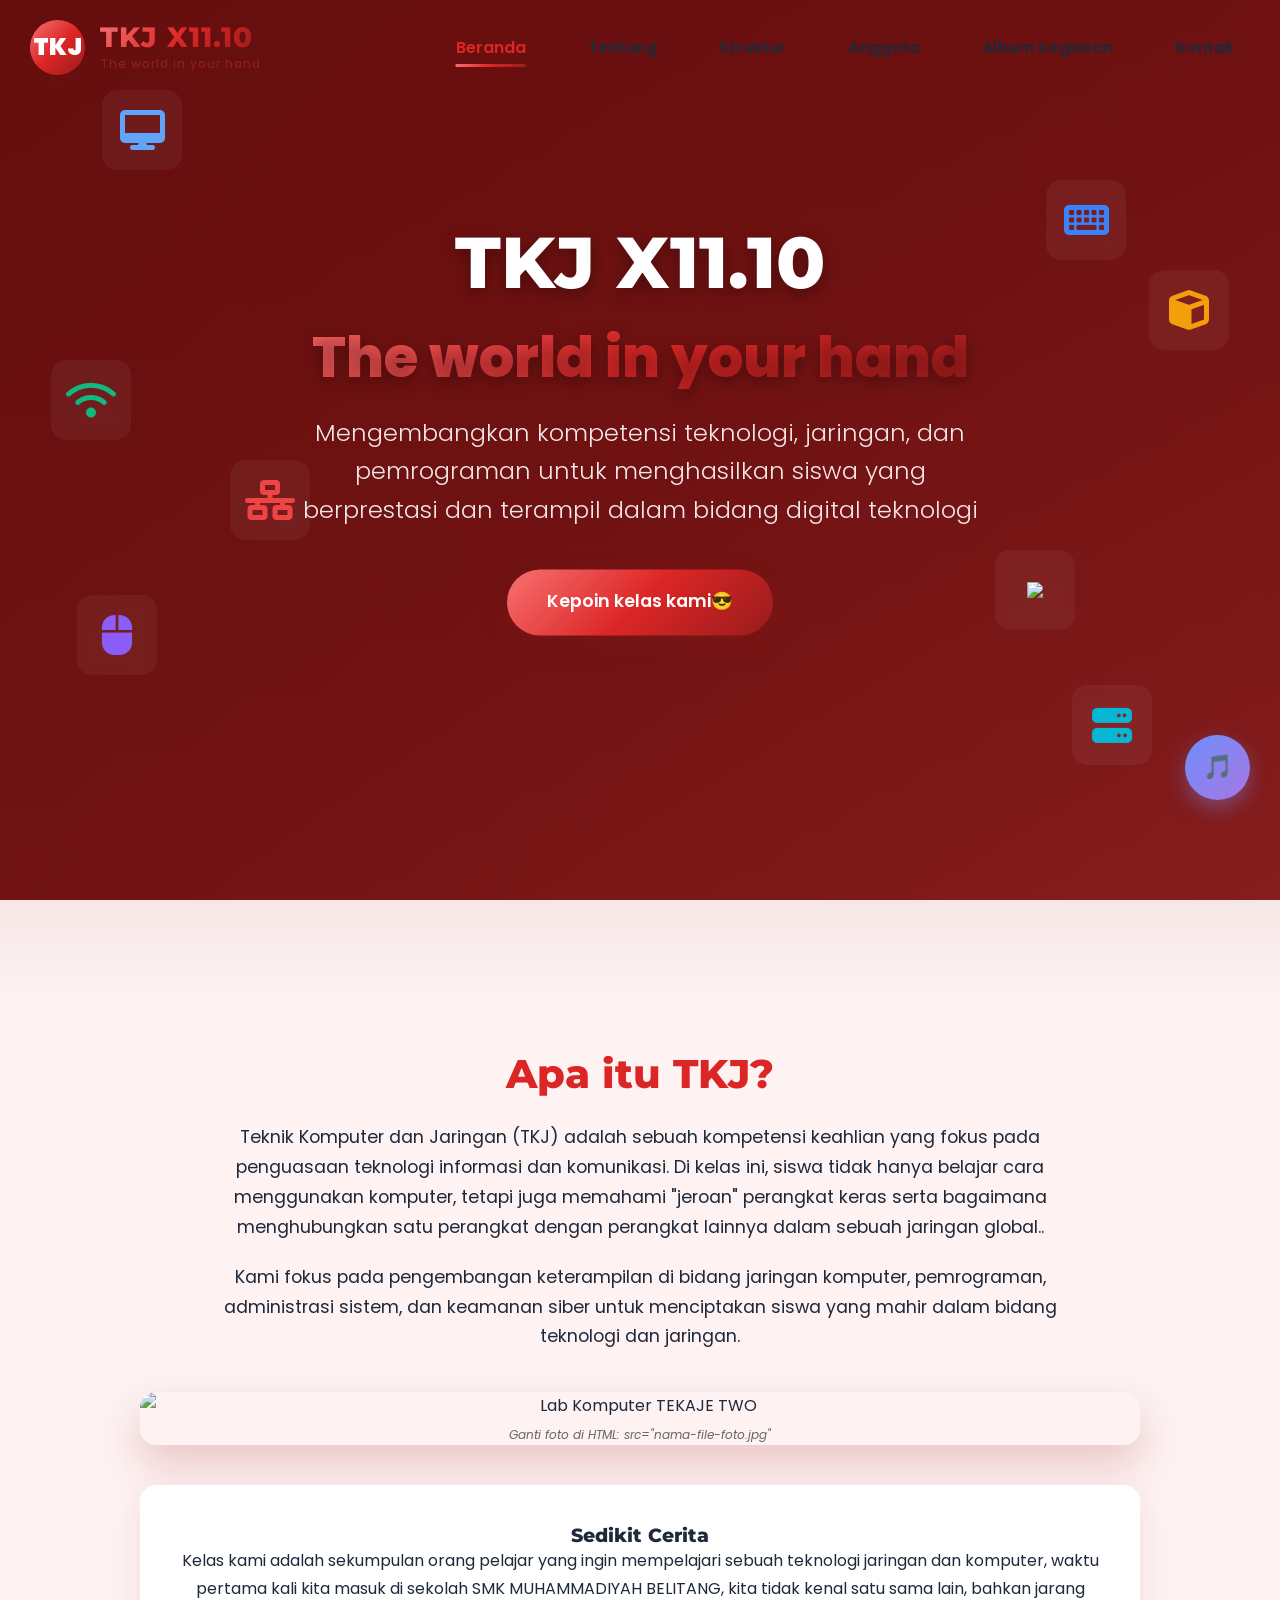
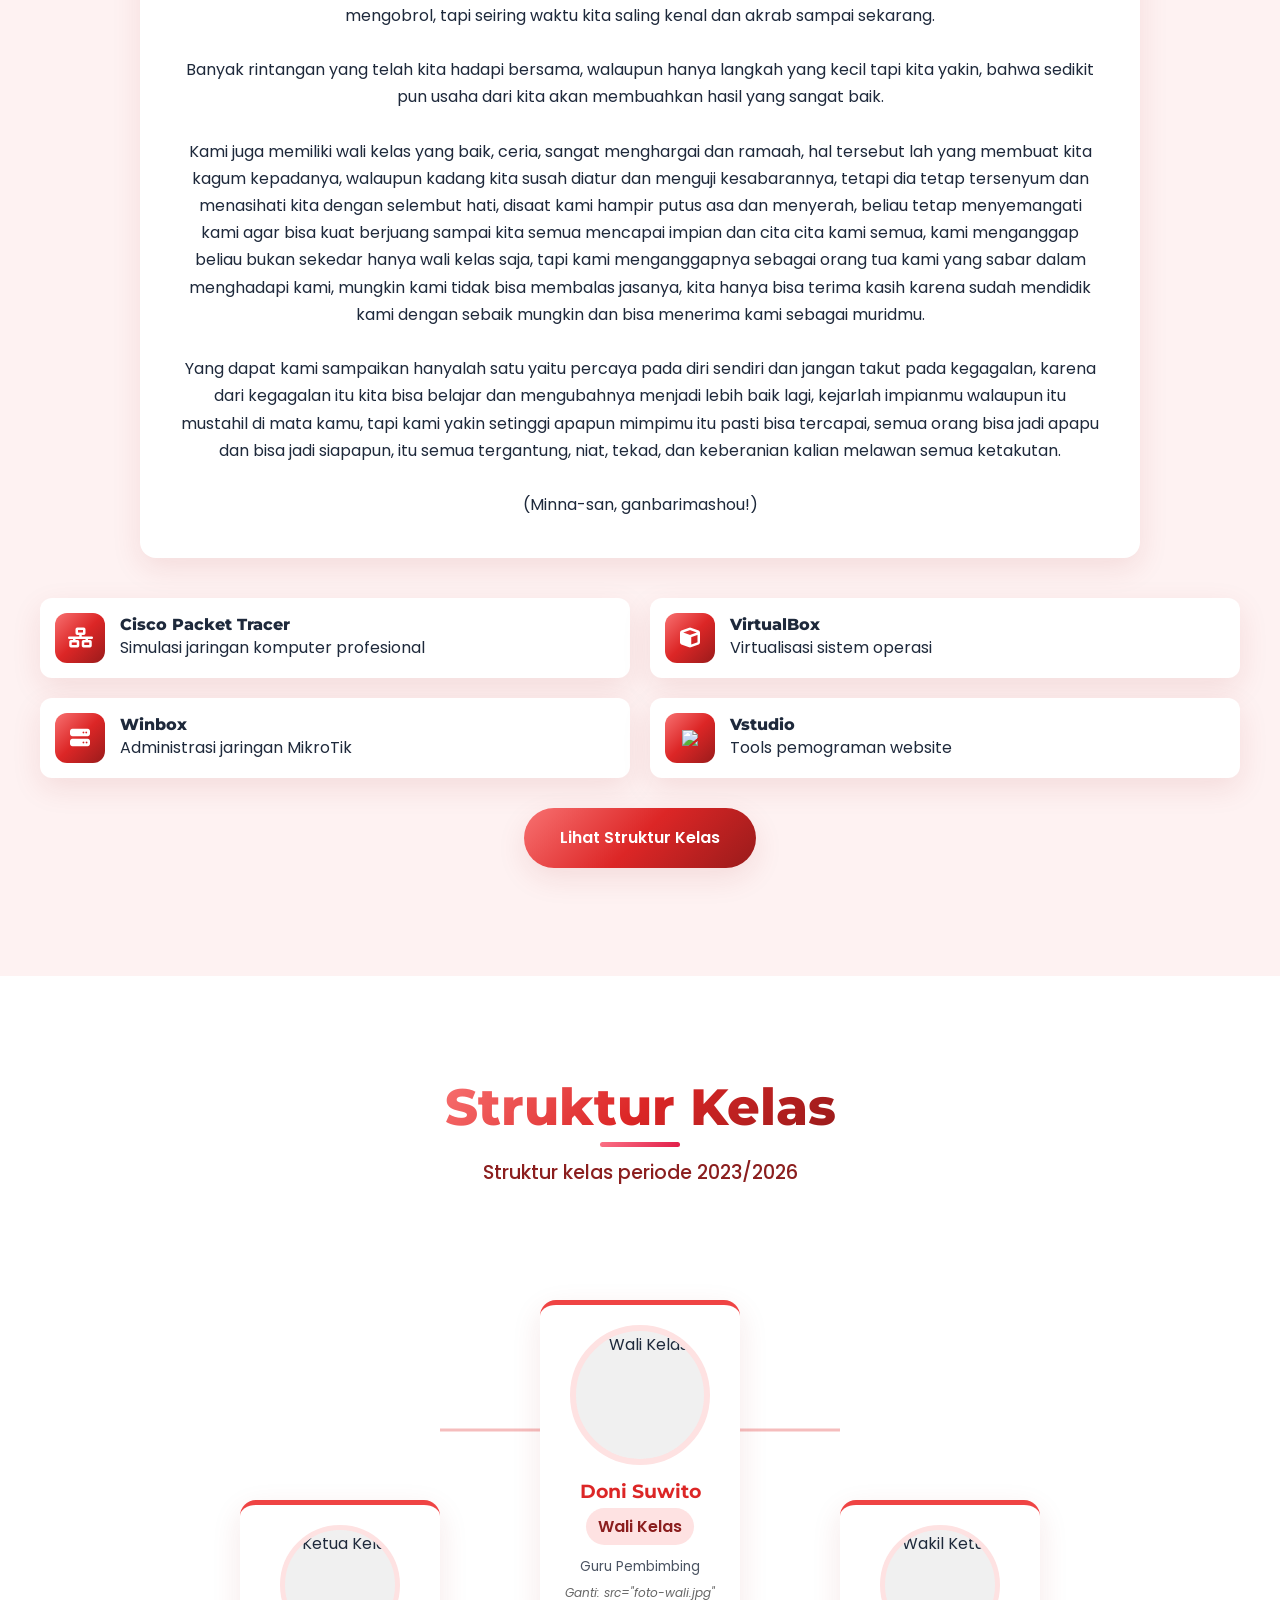
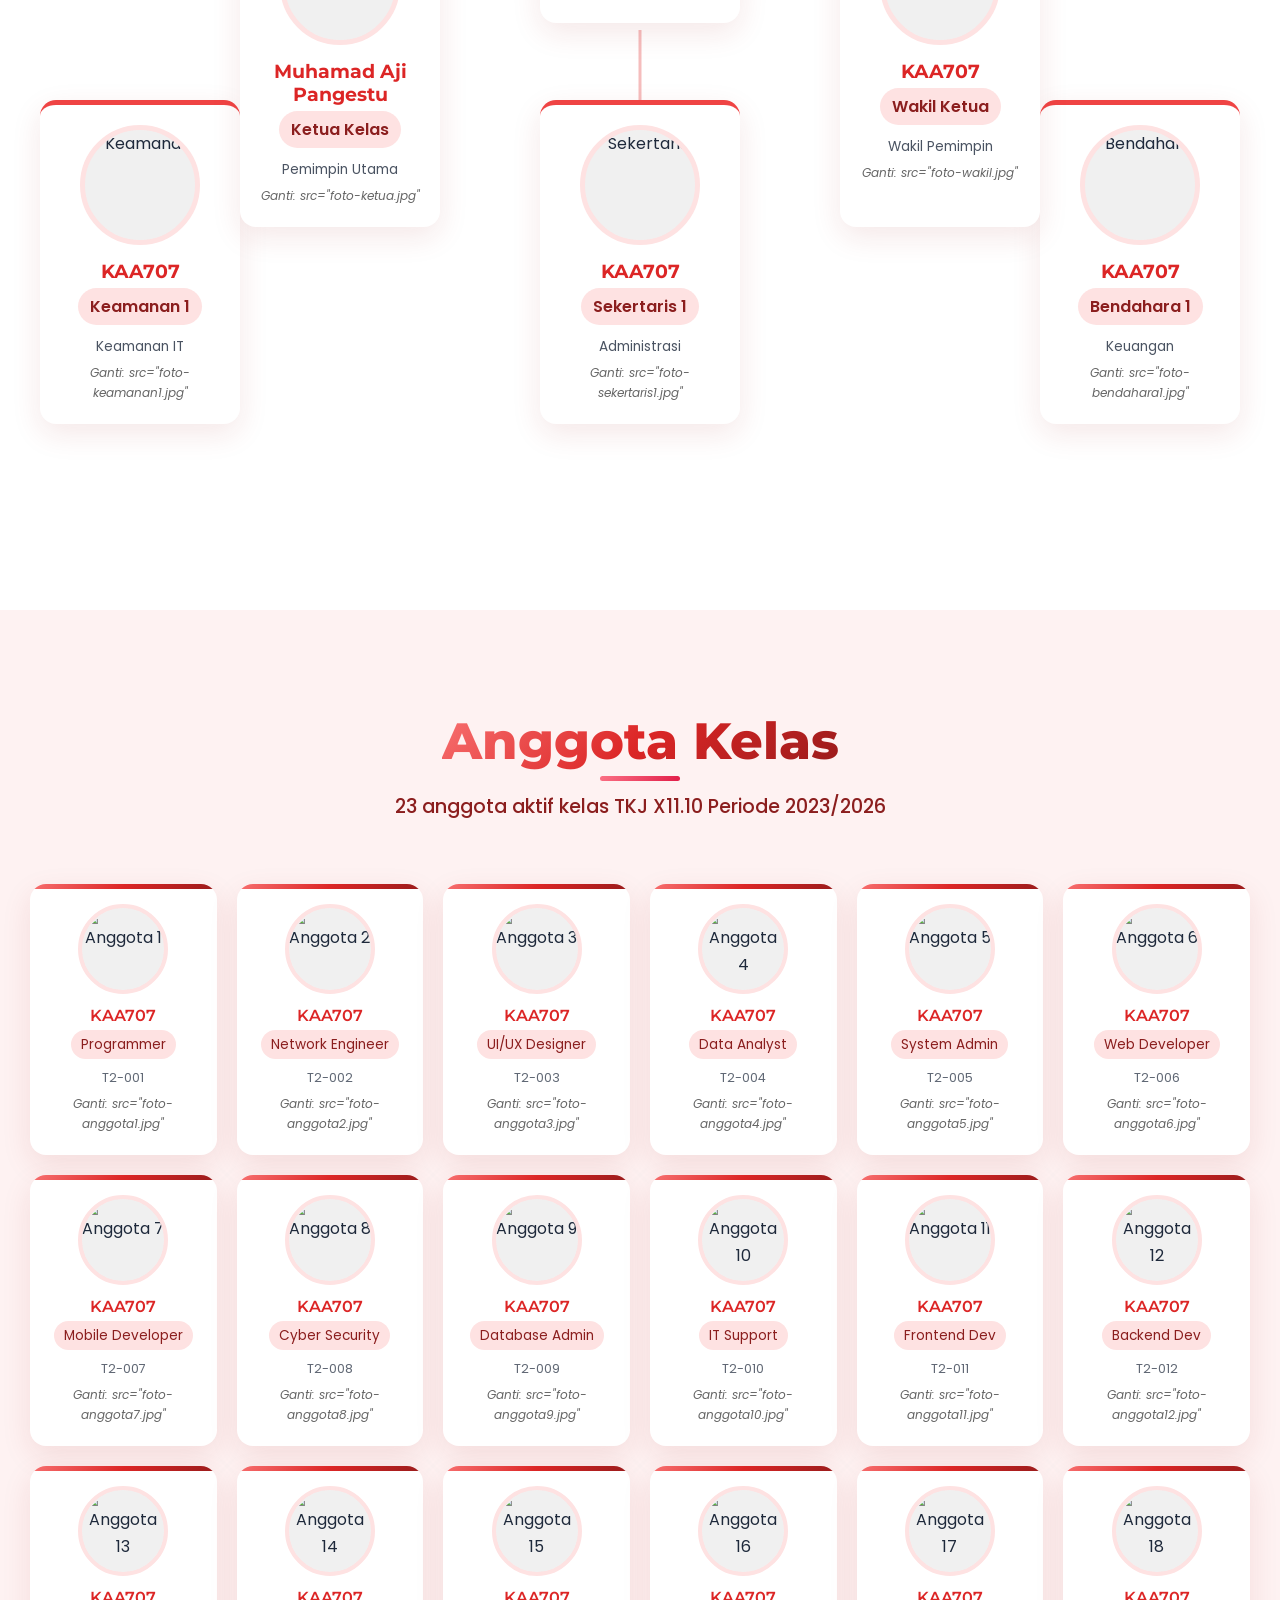
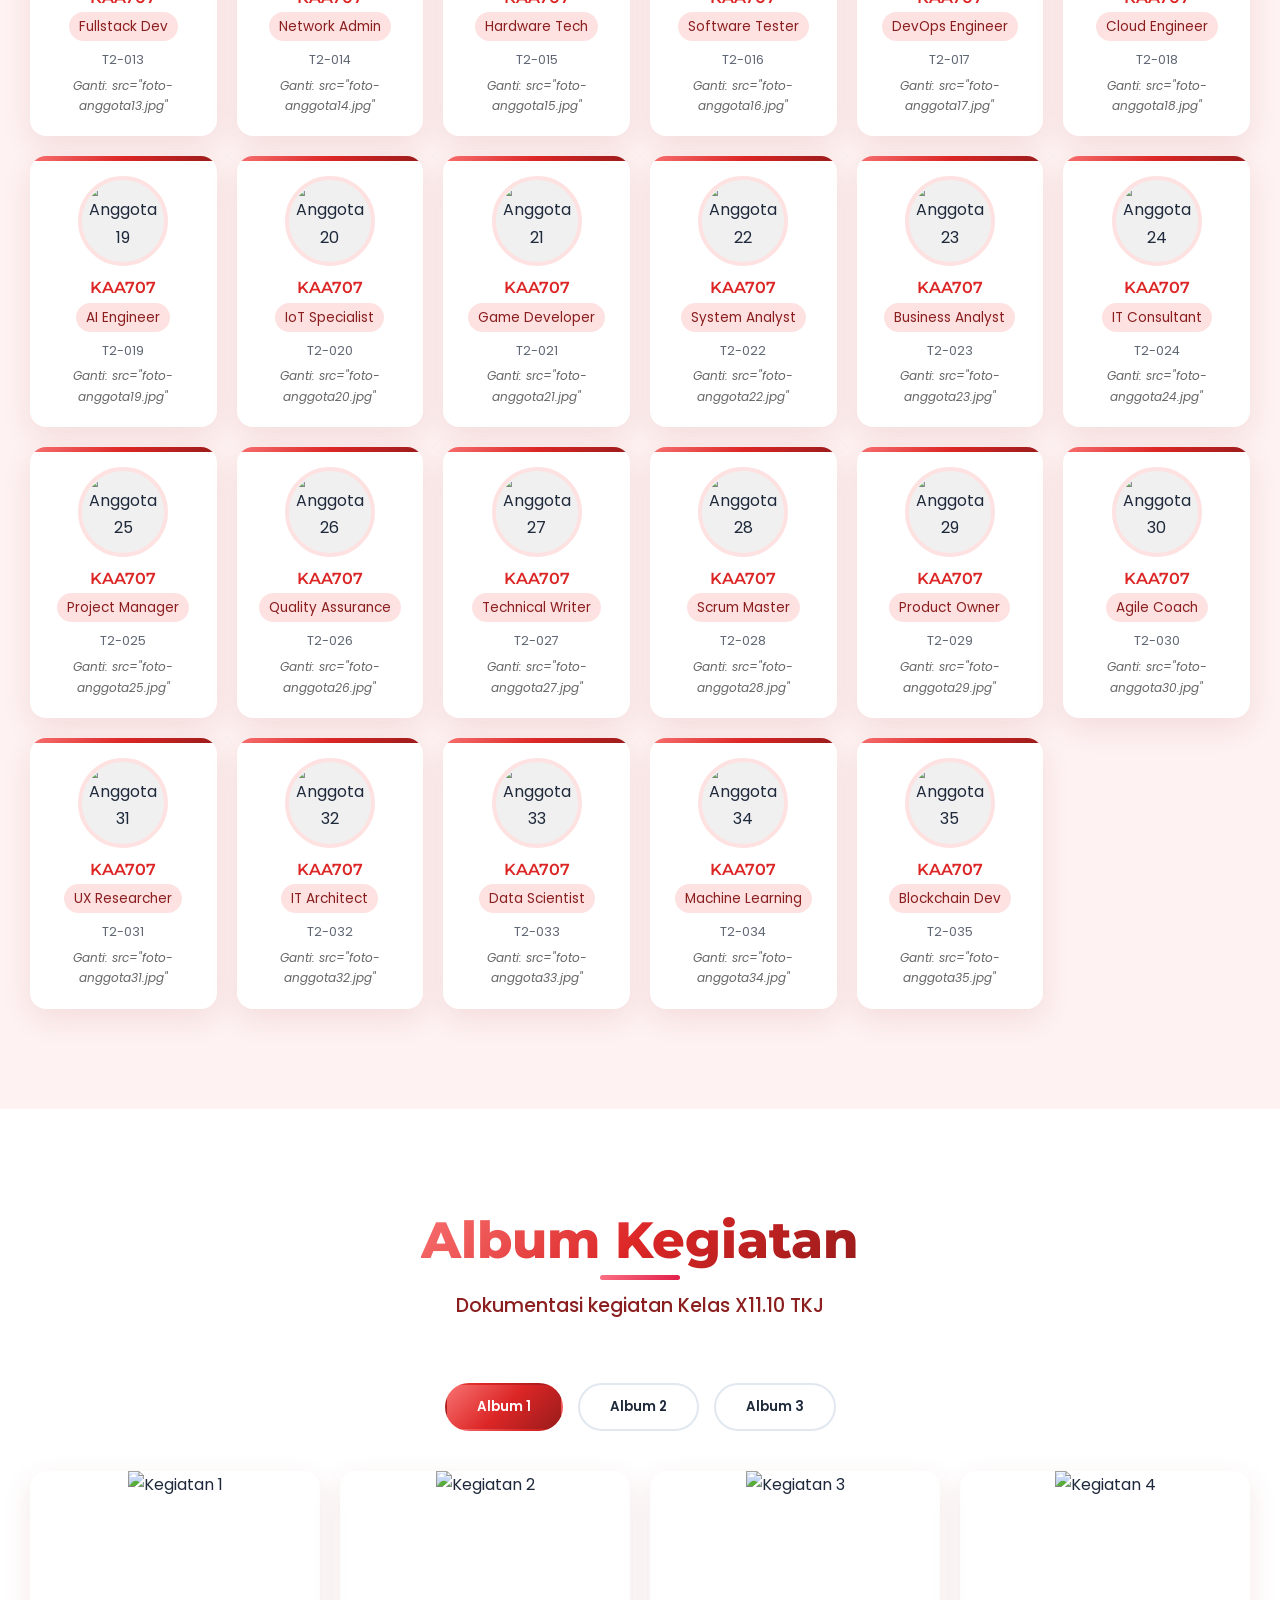
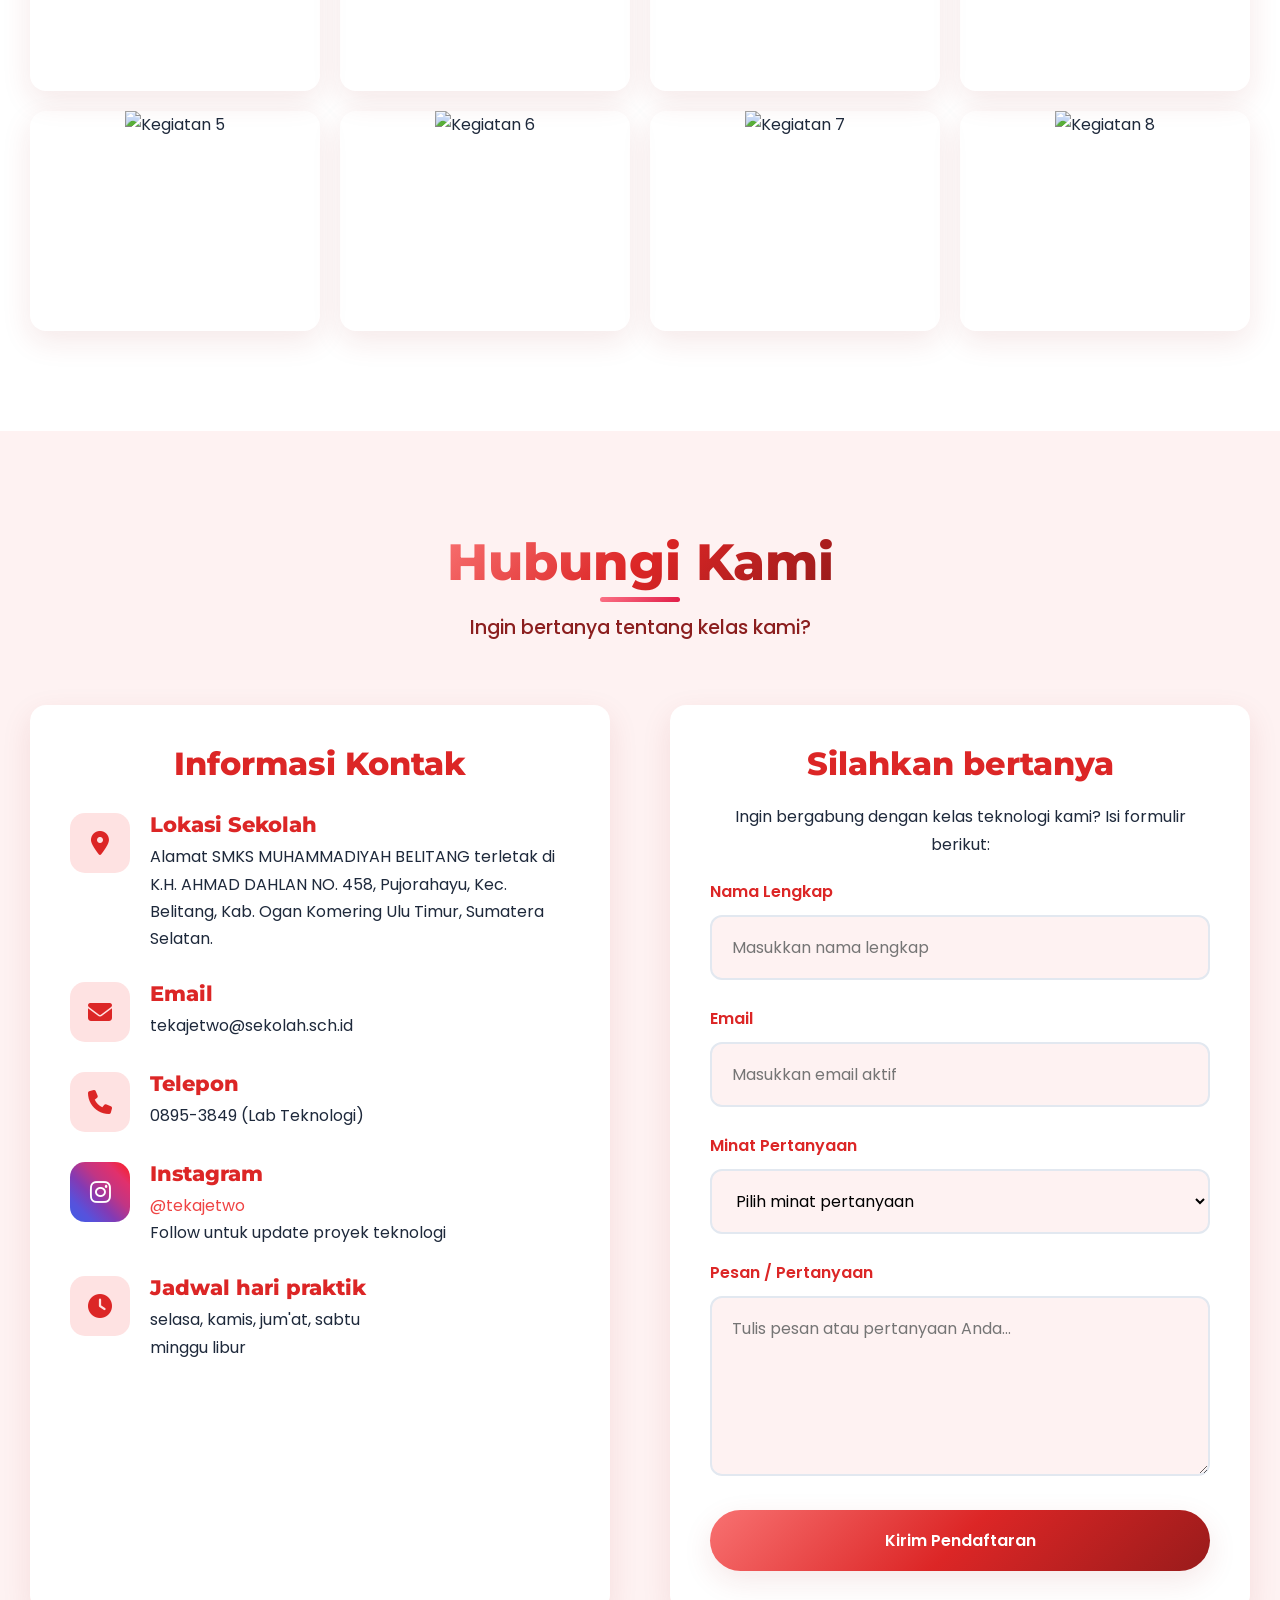
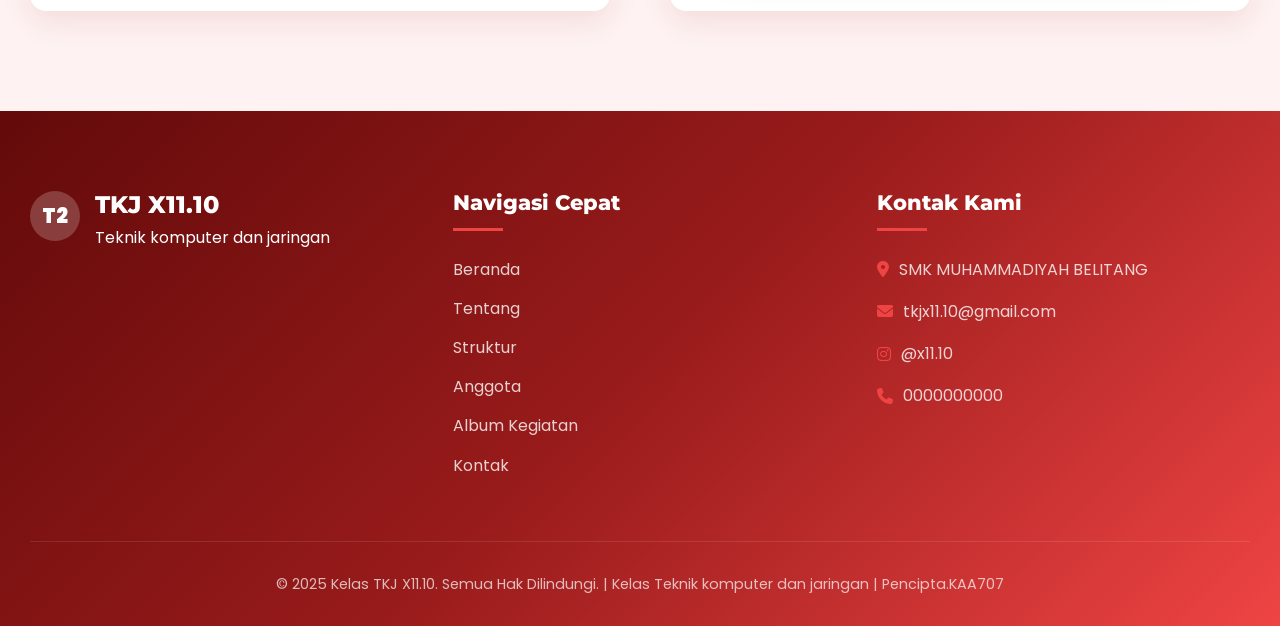
==== kls.html @ 33e23e53 "Add files via upload" ====
<!DOCTYPE html>
<html lang="id">
<head>
    <meta charset="UTF-8">
    <meta name="viewport" content="width=device-width, initial-scale=1.0">
    <title>TKJ X11.10</title>
    <link rel="stylesheet" href="https://cdnjs.cloudflare.com/ajax/libs/font-awesome/6.4.0/css/all.min.css">
    <link rel="stylesheet" href="https://fonts.googleapis.com/css2?family=Poppins:wght@300;400;500;600;700&family=Montserrat:wght@700;800;900&display=swap">
    <style>
        /* Reset & Base Styles */
        * {
            margin: 0;
            padding: 0;
            box-sizing: border-box;
            font-family: 'Poppins', sans-serif;
        }
        :root {
            --primary-blue: #630a0a; /* Deep Red */
            --secondary-blue: #8b1e1e; /* Dark Red */
            --accent-blue: #ef4444; /* Bright Red */
            --tech-blue: #dc2626; /* Tech Red */
            --cyber-blue: #991b1b; /* Cyber Red */
            --light-blue: #fee2e2; /* Soft Pinkish White */
            --white: #ffffff;
            --off-white: #fef2f2;
            --dark-gray: #1e293b;
            --light-gray: #e2e8f0;
            
            /* Gradient Merah Baru */
            --gradient-primary: linear-gradient(135deg, #630a0a 0%, #991b1b 50%, #ef4444 100%);
            --gradient-secondary: linear-gradient(135deg, #ef4444 0%, #b91c1c 100%);
            --gradient-tech: linear-gradient(135deg, #f87171 0%, #dc2626 50%, #991b1b 100%);
            --gradient-cyber: linear-gradient(135deg, #fb7185 0%, #e11d48 100%);
            --gradient-accent: linear-gradient(135deg, #991b1b 0%, #ef4444 100%);
            
            --shadow: 0 10px 30px rgba(153, 27, 27, 0.1);
            --shadow-hover: 0 20px 40px rgba(153, 27, 27, 0.2);
            --border-radius: 16px;
            --transition: all 0.4s cubic-bezier(0.175, 0.885, 0.32, 1.1);
        }

        html {
            scroll-behavior: smooth;
        }

        body {
            color: var(--dark-gray);
            line-height: 1.7;
            background-color: var(--off-white);
            overflow-x: hidden;
            font-weight: 400;
        }

        .container {
            width: 100%;
            max-width: 1400px;
            margin: 0 auto;
            padding: 0 30px;
        }

        section {
            padding: 100px 0;
        }

        h1, h2, h3, h4 {
            font-family: 'Montserrat', sans-serif;
            font-weight: 800;
            line-height: 1.2;
        }

        .section-title {
            font-size: 3.2rem;
            text-align: center;
            margin-bottom: 20px;
            background: var(--gradient-tech);
            -webkit-background-clip: text;
            background-clip: text;
            color: transparent;
            position: relative;
            display: inline-block;
        }

        .section-title::after {
            content: '';
            position: absolute;
            bottom: -10px;
            left: 50%;
            transform: translateX(-50%);
            width: 80px;
            height: 5px;
            background: var(--gradient-cyber);
            border-radius: 5px;
        }

        .section-subtitle {
            text-align: center;
            color: var(--secondary-blue);
            font-size: 1.2rem;
            margin-bottom: 60px;
            font-weight: 500;
            max-width: 800px;
            margin-left: auto;
            margin-right: auto;
        }

        .btn {
            display: inline-block;
            padding: 16px 36px;
            border-radius: 50px;
            font-weight: 600;
            font-size: 1rem;
            text-decoration: none;
            transition: var(--transition);
            cursor: pointer;
            border: none;
            outline: none;
            position: relative;
            overflow: hidden;
            z-index: 1;
        }

        .btn-primary {
            background: var(--gradient-tech);
            color: var(--white);
            box-shadow: var(--shadow);
        }

        .btn-primary:hover {
            transform: translateY(-5px);
            box-shadow: var(--shadow-hover);
        }

        .btn-primary::after {
            content: '';
            position: absolute;
            top: 0;
            left: 0;
            width: 100%;
            height: 100%;
            background: var(--gradient-cyber);
            z-index: -1;
            opacity: 0;
            transition: var(--transition);
        }

        .btn-primary:hover::after {
            opacity: 1;
        }

        /* Header & Navigation */
        header {
            position: fixed;
            top: 0;
            left: 0;
            width: 100%;
            z-index: 1000;
            padding: 20px 0;
            transition: var(--transition);
        }

        header.scrolled {
            background-color: rgba(255, 255, 255, 0.95);
            backdrop-filter: blur(10px);
            box-shadow: var(--shadow);
            padding: 15px 0;
        }

        .header-container {
            display: flex;
            justify-content: space-between;
            align-items: center;
        }

        /* Logo */
        .logo {
            display: flex;
            align-items: center;
            gap: 15px;
            z-index: 1001;
        }

        .logo-icon {
            width: 55px;
            height: 55px;
            border-radius: 50%;
            display: flex;
            align-items: center;
            justify-content: center;
            font-weight: 900;
            font-size: 24px;
            background: var(--gradient-tech);
            color: var(--white);
            box-shadow: var(--shadow);
            position: relative;
            overflow: hidden;
        }

        .logo-icon::after {
            content: 'TKJ';
            position: absolute;
            width: 100%;
            height: 100%;
            display: flex;
            align-items: center;
            justify-content: center;
        }

        .logo-text h1 {
            font-size: 28px;
            background: var(--gradient-tech);
            -webkit-background-clip: text;
            background-clip: text;
            color: transparent;
            letter-spacing: 1px;
        }

        .logo-text p {
            font-size: 12px;
            color: var(--secondary-blue);
            font-weight: 500;
            letter-spacing: 1px;
        }

        /* Navigation */
        .nav-toggle {
            position: relative;
            width: 35px;
            height: 30px;
            cursor: pointer;
            z-index: 1001;
            display: none;
        }

        .nav-toggle span {
            position: absolute;
            width: 100%;
            height: 3px;
            background: var(--primary-blue);
            border-radius: 3px;
            transition: var(--transition);
        }

        .nav-toggle span:nth-child(1) {
            top: 0;
        }

        .nav-toggle span:nth-child(2) {
            top: 13px;
        }

        .nav-toggle span:nth-child(3) {
            top: 26px;
        }

        .nav-toggle.active span:nth-child(1) {
            transform: rotate(45deg);
            top: 13px;
            background: var(--white);
        }

        .nav-toggle.active span:nth-child(2) {
            opacity: 0;
        }

        .nav-toggle.active span:nth-child(3) {
            transform: rotate(-45deg);
            top: 13px;
            background: var(--white);
        }

        nav {
            display: flex;
        }

        nav ul {
            display: flex;
            list-style: none;
            gap: 30px;
        }

        nav ul li a {
            text-decoration: none;
            color: var(--dark-gray);
            font-weight: 600;
            font-size: 1rem;
            padding: 8px 16px;
            border-radius: 30px;
            transition: var(--transition);
            position: relative;
        }

        nav ul li a::after {
            content: '';
            position: absolute;
            bottom: 0;
            left: 50%;
            transform: translateX(-50%);
            width: 0;
            height: 3px;
            background: var(--gradient-tech);
            border-radius: 3px;
            transition: var(--transition);
        }

        nav ul li a:hover,
        nav ul li a.active {
            color: var(--tech-blue);
        }

        nav ul li a:hover::after,
        nav ul li a.active::after {
            width: 70%;
        }

        /* Hero Section - Centered Vertically & Horizontally */
        .hero {
            height: 100vh;
            display: flex;
            align-items: center;
            justify-content: center;
            position: relative;
            overflow: hidden;
            text-align: center;
        }

        .hero-background {
            position: absolute;
            top: 0;
            left: 0;
            width: 100%;
            height: 100%;
            z-index: -2;
        }

        .hero-bg-main {
            width: 100%;
            height: 100%;
            background: var(--gradient-primary);
            opacity: 0.9;
        }

        .hero-bg-overlay {
            position: absolute;
            top: 0;
            left: 0;
            width: 100%;
            height: 100%;
            background: 
                linear-gradient(rgba(99, 10, 10, 0.85), rgba(99, 10, 10, 0.75)),
                url('https://images.unsplash.com/photo-1550751827-4bd374c3f58b?ixlib=rb-4.0.3&auto=format&fit=crop&w=1920&q=80') center/cover no-repeat;
        }

        .hero-content {
            max-width: 900px;
            position: relative;
            z-index: 1;
            color: var(--white);
            text-align: center;
            margin: 0 auto;
            padding-top: 0;
            transform: translateY(-5%);
        }

        .hero-title {
            font-size: 4.5rem;
            margin-bottom: 25px;
            line-height: 1.1;
            text-shadow: 0 5px 15px rgba(0, 0, 0, 0.3);
        }

        .hero-title span {
            display: block;
            font-size: 3.5rem;
            background: var(--gradient-tech);
            -webkit-background-clip: text;
            background-clip: text;
            color: transparent;
        }

        .hero-subtitle {
            font-size: 1.5rem;
            margin-bottom: 40px;
            opacity: 0.9;
            font-weight: 300;
            max-width: 700px;
            margin-left: auto;
            margin-right: auto;
            line-height: 1.6;
        }

        .hero-buttons {
            display: flex;
            gap: 20px;
            justify-content: center;
            margin-top: 40px;
        }

        .hero-btn {
            padding: 18px 40px;
            font-size: 1.1rem;
        }

        .btn-tech {
            background: var(--gradient-tech);
            color: var(--white);
            border: 2px solid rgba(255, 255, 255, 0.2);
        }

        .btn-tech:hover {
            background: var(--gradient-cyber);
            transform: translateY(-5px);
            border-color: transparent;
        }

        /* Tech Elements - Moving Professional Icons */
        .tech-elements {
            position: absolute;
            width: 100%;
            height: 100%;
            top: 0;
            left: 0;
            pointer-events: none;
            z-index: 0;
        }

        .tech-element {
            position: absolute;
            font-size: 2.5rem;
            color: rgba(255, 255, 255, 0.15);
            animation: floatTech 20s infinite linear;
            display: flex;
            align-items: center;
            justify-content: center;
            width: 80px;
            height: 80px;
            border-radius: 15px;
            background: rgba(255, 255, 255, 0.05);
            backdrop-filter: blur(5px);
        }

        .tech-element:nth-child(1) {
            top: 10%;
            left: 8%;
            animation-delay: 0s;
            color: #60a5fa;
        }

        .tech-element:nth-child(2) {
            top: 20%;
            right: 12%;
            animation-delay: 3s;
            color: #3b82f6;
        }

        .tech-element:nth-child(3) {
            bottom: 25%;
            left: 6%;
            animation-delay: 6s;
            color: #8b5cf6;
        }

        .tech-element:nth-child(4) {
            bottom: 15%;
            right: 10%;
            animation-delay: 9s;
            color: #06b6d4;
        }

        .tech-element:nth-child(5) {
            top: 40%;
            left: 4%;
            animation-delay: 12s;
            color: #10b981;
        }

        .tech-element:nth-child(6) {
            top: 30%;
            right: 4%;
            animation-delay: 15s;
            color: #f59e0b;
        }

        .tech-element:nth-child(7) {
            bottom: 40%;
            left: 18%;
            animation-delay: 18s;
            color: #ef4444;
        }

        .tech-element:nth-child(8) {
            bottom: 30%;
            right: 16%;
            animation-delay: 21s;
            color: #ec4899;
        }

        @keyframes floatTech {
            0% {
                transform: translateY(0) rotate(0deg) scale(1);
            }
            25% {
                transform: translateY(-20px) rotate(90deg) scale(1.1);
            }
            50% {
                transform: translateY(0) rotate(180deg) scale(1);
            }
            75% {
                transform: translateY(20px) rotate(270deg) scale(0.9);
            }
            100% {
                transform: translateY(0) rotate(360deg) scale(1);
           }
        }

        /* Stats Section - Updated */
        .stats-section {
            background: var(--gradient-tech);
            padding: 80px 0;
            margin-top: -50px;
            position: relative;
            z-index: 2;
            border-radius: 0 0 var(--border-radius) var(--border-radius);
            box-shadow: var(--shadow);
        }

        .stats-container {
            max-width: 1200px;
            margin: 0 auto;
        }

        .stats-grid {
            display: grid;
            grid-template-columns: repeat(auto-fit, minmax(200px, 1fr));
            gap: 30px;
        }

        .stat-card {
            text-align: center;
            padding: 30px 20px;
            background: rgba(255, 255, 255, 0.1);
            backdrop-filter: blur(10px);
            border-radius: var(--border-radius);
            border: 1px solid rgba(255, 255, 255, 0.2);
            transition: var(--transition);
        }

        .stat-card:hover {
            transform: translateY(-10px);
            background: rgba(255, 255, 255, 0.15);
            border-color: var(--accent-blue);
        }

        .stat-icon {
            font-size: 2.5rem;
            margin-bottom: 15px;
            color: var(--white);
        }

        .stat-number {
            font-size: 3rem;
            font-weight: 900;
            color: var(--white);
            line-height: 1;
            margin-bottom: 10px;
        }

        .stat-label {
            font-size: 1.2rem;
            color: rgba(255, 255, 255, 0.9);
            font-weight: 500;
        }

        /* About Section - UPDATED LAYOUT */
        .about {
            background-color: var(--off-white);
            position: relative;
            padding-top: 150px;
        }

        .about::before {
            content: '';
            position: absolute;
            top: 0;
            left: 0;
            width: 100%;
            height: 100px;
            background: linear-gradient(to bottom, var(--primary-blue), transparent);
            opacity: 0.05;
        }

        .about-content {
            text-align: center;
            max-width: 1200px;
            margin: 0 auto;
        }

        .about-image {
            max-width: 1000px;
            margin: 0 auto 40px;
            border-radius: var(--border-radius);
            overflow: hidden;
            box-shadow: var(--shadow-hover);
            transition: var(--transition);
        }

        .about-image:hover {
            transform: perspective(1000px) rotateY(-5deg);
        }

        .about-image img {
            width: 100%;
            height: auto;
            display: block;
        }

        /* TAMBAHAN: Teks tentang kelas di tengah untuk desktop */
        .about-text {
            max-width: 900px;
            margin: 0 auto 40px;
            text-align: center;
        }

        .about-text h3 {
            font-size: 2.5rem;
            margin-bottom: 25px;
            color: var(--tech-blue);
            text-align: center;
        }

        .about-text p {
            margin-bottom: 20px;
            font-size: 1.1rem;
            text-align: center;
        }

        .tech-features {
            display: grid;
            grid-template-columns: repeat(2, 1fr);
            gap: 20px;
            margin-top: 30px;
            text-align: left;
        }

        .tech-feature {
            display: flex;
            align-items: center;
            gap: 15px;
            padding: 15px;
            background: var(--white);
            border-radius: 12px;
            box-shadow: var(--shadow);
            transition: var(--transition);
        }

        .tech-feature:hover {
            transform: translateY(-5px);
            box-shadow: var(--shadow-hover);
        }

        .tech-feature-icon {
            width: 50px;
            height: 50px;
            border-radius: 12px;
            background: var(--gradient-tech);
            color: var(--white);
            display: flex;
            align-items: center;
            justify-content: center;
            font-size: 20px;
            flex-shrink: 0;
        }

        .about-description {
            background: var(--white);
            padding: 40px;
            border-radius: var(--border-radius);
            margin: 40px auto;
            box-shadow: var(--shadow);
            max-width: 1000px;
        }

        /* Structure Section - UPDATED */
        .structure {
            background-color: var(--white);
            position: relative;
        }

        .structure-container {
            max-width: 1200px;
            margin: 0 auto;
            text-align: center;
        }

        /* PERBAIKAN: Hierarchical Structure - Diperbarui untuk desktop */
        .org-chart {
            position: relative;
            min-height: 800px;
            margin: 60px auto;
            max-width: 1200px;
        }

        /* Level 1 - Wali Kelas */
        .level-1 {
            position: absolute;
            top: 50px;
            left: 50%;
            transform: translateX(-50%);
            text-align: center;
            z-index: 10;
        }

        /* Level 2 - Ketua & Wakil - Diperbaiki posisinya */
        .level-2 {
            position: absolute;
            top: 250px;
            left: 50%;
            transform: translateX(-50%);
            display: flex;
            gap: 400px; /* Diperbesar agar tidak berdekatan */
            z-index: 9;
        }

        /* Level 3 - Keamanan & Sekertaris & Bendahara - Diperbaiki posisinya */
        .level-3 {
            position: absolute;
            top: 450px;
            left: 50%;
            transform: translateX(-50%);
            display: flex;
            gap: 300px; /* Diperbesar agar tidak berdekatan */
            z-index: 8;
        }

        /* Level 4 - Keamanan 2 & Sekertaris 2 & Bendahara 2 - Diperbaiki posisinya */
        .level-4 {
            position: absolute;
            top: 650px;
            left: 50%;
            transform: translateX(-50%);
            display: flex;
            gap: 300px; /* Diperbesar agar tidak berdekatan */
            z-index: 7;
        }

        /* Member Card */
        .member-card {
            background: var(--white);
            border-radius: var(--border-radius);
            padding: 20px;
            box-shadow: var(--shadow);
            transition: var(--transition);
            text-align: center;
            border-top: 5px solid var(--accent-blue);
            width: 200px;
            position: relative;
            z-index: 2;
        }

        .member-card:hover {
            transform: translateY(-10px) scale(1.05);
            box-shadow: var(--shadow-hover);
        }

        .member-photo {
            width: 120px;
            height: 120px;
            border-radius: 50%;
            margin: 0 auto 15px;
            overflow: hidden;
            border: 5px solid var(--light-blue);
            position: relative;
            background-color: #f0f0f0;
            display: flex;
            align-items: center;
            justify-content: center;
        }

        .member-photo img {
            width: 100%;
            height: 100%;
            object-fit: cover;
        }

        .member-photo .photo-placeholder {
            font-size: 40px;
            color: var(--tech-blue);
        }

        .member-card.wali-kelas .member-photo {
            width: 140px;
            height: 140px;
            border: 6px solid var(--light-blue);
        }

        .member-name {
            font-size: 1.2rem;
            font-weight: 700;
            color: var(--tech-blue);
            margin-bottom: 5px;
        }

        .member-position {
            font-size: 1rem;
            color: var(--secondary-blue);
            font-weight: 600;
            margin-bottom: 10px;
            padding: 5px 12px;
            background: var(--light-blue);
            border-radius: 20px;
            display: inline-block;
        }

        .member-id {
            font-size: 0.85rem;
            color: var(--dark-gray);
            opacity: 0.8;
        }

        /* Photo Upload Info */
        .photo-info {
            font-size: 0.75rem;
            color: #666;
            margin-top: 5px;
            font-style: italic;
        }

        /* Connection Lines - Diperbarui untuk struktur baru */
        .connector-line {
            position: absolute;
            background: var(--tech-blue);
            opacity: 0.3;
            z-index: 1;
        }

        .vertical-line {
            width: 3px;
            height: 80px;
            left: 50%;
            transform: translateX(-50%);
        }

        .horizontal-line {
            height: 3px;
            top: 50%;
            transform: translateY(-50%);
        }

        /* Connector positions - Diperbarui */
        .connector-1 {
            top: 220px;
        }

        .connector-2 {
            top: 420px;
        }

        .connector-3 {
            top: 620px;
        }

        /* Menyesuaikan konektor horizontal untuk struktur baru */
        .connector-left-1 {
            left: calc(50% - 200px);
            width: 200px;
        }

        .connector-right-1 {
            left: calc(50%);
            width: 200px;
        }

        .connector-left-2 {
            left: calc(50% - 150px);
            width: 150px;
        }

        .connector-middle {
            left: calc(50% - 150px);
            width: 300px;
        }

        .connector-right-2 {
            left: calc(50%);
            width: 150px;
        }

        /* Members Section */
        .members-section {
            background-color: var(--off-white);
            text-align: center;
        }

        /* Members Grid - Diperbarui untuk 35 anggota */
        .members-grid {
            display: grid;
            grid-template-columns: repeat(auto-fill, minmax(180px, 1fr));
            gap: 20px;
            margin-top: 40px;
        }

        .member-item {
            background: var(--white);
            border-radius: var(--border-radius);
            padding: 20px;
            box-shadow: var(--shadow);
            transition: var(--transition);
            text-align: center;
            position: relative;
            overflow: hidden;
        }

        .member-item:hover {
            transform: translateY(-8px);
            box-shadow: var(--shadow-hover);
        }

        .member-item::before {
            content: '';
            position: absolute;
            top: 0;
            left: 0;
            width: 100%;
            height: 5px;
            background: var(--gradient-tech);
        }

        .member-item-photo {
            width: 90px;
            height: 90px;
            border-radius: 50%;
            margin: 0 auto 12px;
            overflow: hidden;
            border: 4px solid var(--light-blue);
            background-color: #f0f0f0;
            display: flex;
            align-items: center;
            justify-content: center;
            position: relative;
        }

        .member-item-photo img {
            width: 100%;
            height: 100%;
            object-fit: cover;
        }

        .member-item-photo .photo-placeholder {
            font-size: 30px;
            color: var(--tech-blue);
        }

        .member-item-name {
            font-size: 1rem;
            font-weight: 600;
            color: var(--tech-blue);
            margin-bottom: 5px;
        }

        .member-item-role {
            font-size: 0.85rem;
            color: var(--secondary-blue);
            margin-bottom: 8px;
            padding: 3px 10px;
            background: var(--light-blue);
            border-radius: 15px;
            display: inline-block;
        }

        .member-item-id {
            font-size: 0.8rem;
            color: var(--dark-gray);
            opacity: 0.7;
        }

        /* Activities Album - Diperbarui untuk 8 foto per album */
        .activities-section {
            background-color: var(--white);
            text-align: center;
        }

        .album-tabs {
            display: flex;
            justify-content: center;
            gap: 15px;
            margin-bottom: 40px;
            flex-wrap: wrap;
        }

        .album-tab {
            padding: 12px 30px;
            border-radius: 50px;
            background: var(--white);
            color: var(--dark-gray);
            border: 2px solid var(--light-gray);
            font-weight: 600;
            cursor: pointer;
            transition: var(--transition);
        }

        .album-tab:hover,
        .album-tab.active {
            background: var(--gradient-tech);
            color: var(--white);
            border-color: transparent;
        }

        .album-container {
            display: none;
            animation: fadeIn 0.5s ease;
        }

        .album-container.active {
            display: block;
        }

        /* Album Grid - 8 foto per album */
        .album-grid {
            display: grid;
            grid-template-columns: repeat(auto-fill, minmax(250px, 1fr));
            gap: 20px;
        }

        .album-item {
            border-radius: var(--border-radius);
            overflow: hidden;
            box-shadow: var(--shadow);
            position: relative;
            height: 220px;
            transition: var(--transition);
        }

        .album-item:hover {
            transform: translateY(-10px);
            box-shadow: var(--shadow-hover);
        }

        .album-item img {
            width: 100%;
            height: 100%;
            object-fit: cover;
            transition: var(--transition);
        }

        .album-item:hover img {
            transform: scale(1.1);
        }

        .album-overlay {
            position: absolute;
            bottom: 0;
            left: 0;
            width: 100%;
            padding: 15px;
            background: linear-gradient(to top, rgba(10, 36, 99, 0.9), transparent);
            color: var(--white);
            transform: translateY(20px);
            opacity: 0;
            transition: var(--transition);
        }

        .album-item:hover .album-overlay {
            transform: translateY(0);
            opacity: 1;
        }

        .album-overlay h4 {
            font-size: 1.1rem;
            margin-bottom: 5px;
        }

        .album-overlay p {
            font-size: 0.9rem;
            opacity: 0.9;
        }

        @keyframes fadeIn {
            from {
                opacity: 0;
                transform: translateY(20px);
            }
            to {
                opacity: 1;
                transform: translateY(0);
            }
        }

        /* Mobile Menu Animation */
        nav.active {
            right: 0;
            animation: slideInRight 0.5s ease forwards;
        }

        @keyframes slideInRight {
            from {
                right: -320px;
                opacity: 0;
            }
            to {
                right: 0;
                opacity: 1;
            }
        }

        nav.active ul li {
            animation: fadeInUp 0.5s ease forwards;
            opacity: 0;
            transform: translateY(20px);
        }

        nav.active ul li:nth-child(1) { animation-delay: 0.1s; }
        nav.active ul li:nth-child(2) { animation-delay: 0.2s; }
        nav.active ul li:nth-child(3) { animation-delay: 0.3s; }
        nav.active ul li:nth-child(4) { animation-delay: 0.4s; }
        nav.active ul li:nth-child(5) { animation-delay: 0.5s; }
        nav.active ul li:nth-child(6) { animation-delay: 0.6s; }
        nav.active ul li:nth-child(7) { animation-delay: 0.7s; }

        @keyframes fadeInUp {
            to {
                opacity: 1;
                transform: translateY(0);
            }
        }

        /* Contact Section */
        .contact {
            background-color: var(--off-white);
            text-align: center;
        }

        .contact-container {
            display: grid;
            grid-template-columns: 1fr 1fr;
            gap: 60px;
        }

        .contact-info {
            background: var(--white);
            border-radius: var(--border-radius);
            padding: 40px;
            box-shadow: var(--shadow);
            text-align: left;
        }

        .contact-info h3 {
            font-size: 2rem;
            margin-bottom: 30px;
            color: var(--tech-blue);
            text-align: center;
        }

        .contact-item {
            display: flex;
            align-items: flex-start;
            margin-bottom: 30px;
        }
        .contact-icon {
            width: 60px;
            height: 60px;
            border-radius: 15px;
            background: var(--light-blue);
            color: var(--tech-blue); /* Sekarang otomatis merah */
            display: flex;
            align-items: center;
            justify-content: center;
            font-size: 24px;
            margin-right: 20px;
            flex-shrink: 0;

        }

        .contact-icon.instagram {
            background: linear-gradient(45deg, #405DE6, #5851DB, #833AB4, #C13584, #E1306C, #FD1D1D);
            color: white;
        }

        .contact-details h4 {
            font-size: 1.3rem;
            margin-bottom: 5px;
            color: var(--tech-blue);
        }

        .contact-details a {
            color: var(--accent-blue);
            text-decoration: none;
            transition: var(--transition);
        }

        .contact-details a:hover {
            color: var(--tech-blue);
            text-decoration: underline;
        }

        .contact-form {
            background: var(--white);
            border-radius: var(--border-radius);
            padding: 40px;
            box-shadow: var(--shadow);
            text-align: left;
        }

        .contact-form h3 {
            text-align: center;
            font-size: 2rem;
            margin-bottom: 20px;
            color: var(--tech-blue);
        }

        .form-group {
            margin-bottom: 25px;
        }

        .form-group label {
            display: block;
            margin-bottom: 10px;
            color: var(--tech-blue);
            font-weight: 600;
        }

        .form-control {
            width: 100%;
            padding: 18px 20px;
            border: 2px solid var(--light-gray);
            border-radius: 12px;
            font-size: 1rem;
            transition: var(--transition);
            background: var(--off-white);
        }

        .form-control:focus {
            border-color: var(--accent-blue);
            outline: none;
            box-shadow: 0 0 0 3px rgba(59, 130, 246, 0.2);
        }

        textarea.form-control {
            min-height: 180px;
            resize: vertical;
        }

        /* Footer */
        footer {
            background: var(--gradient-primary);
            color: var(--white);
            padding: 80px 0 30px;
            text-align: center;
        }

        .footer-content {
            display: grid;
            grid-template-columns: repeat(auto-fit, minmax(250px, 1fr));
            gap: 50px;
            margin-bottom: 50px;
            text-align: left;
        }

        .footer-logo {
            display: flex;
            align-items: flex-start;
            gap: 15px;
        }

        .footer-logo-icon {
            width: 50px;
            height: 50px;
            border-radius: 50%;
            background: rgba(255, 255, 255, 0.2);
            display: flex;
            align-items: center;
            justify-content: center;
            font-weight: 900;
            font-size: 20px;
            color: var(--white);
        }

        .footer-logo-text h3 {
            font-size: 24px;
            margin-bottom: 5px;
        }

        .footer-links h4,
        .footer-contact h4 {
            font-size: 1.3rem;
            margin-bottom: 25px;
            position: relative;
            padding-bottom: 15px;
        }

        .footer-links h4::after,
        .footer-contact h4::after {
            content: '';
            position: absolute;
            bottom: 0;
            left: 0;
            width: 50px;
            height: 3px;
            background: var(--accent-blue);
        }

        .footer-links ul {
            list-style: none;
        }

        .footer-links ul li {
            margin-bottom: 12px;
        }

        .footer-links ul li a {
            color: rgba(255, 255, 255, 0.8);
            text-decoration: none;
            transition: var(--transition);
        }

        .footer-links ul li a:hover {
            color: var(--white);
            padding-left: 10px;
        }

        .footer-contact p {
            margin-bottom: 15px;
            display: flex;
            align-items: center;
            gap: 10px;
            color: rgba(255, 255, 255, 0.8);
        }

        .footer-contact i {
            color: var(--accent-blue);
        }

        .footer-bottom {
            text-align: center;
            padding-top: 30px;
            border-top: 1px solid rgba(255, 255, 255, 0.1);
            color: rgba(255, 255, 255, 0.7);
            font-size: 0.9rem;
        }

        .social-links {
            display: flex;
            gap: 15px;
            margin-top: 20px;
            justify-content: center;
        }

        .social-links a {
            width: 45px;
            height: 45px;
            border-radius: 50%;
            background: rgba(255, 255, 255, 0.1);
            color: var(--white);
            display: flex;
            align-items: center;
            justify-content: center;
            text-decoration: none;
            transition: var(--transition);
        }

        .social-links a.instagram:hover {
            background: linear-gradient(45deg, #405DE6, #5851DB, #833AB4, #C13584, #E1306C, #FD1D1D);
        }

        .social-links a.facebook:hover {
            background: #1877F2;
        }

        .social-links a.twitter:hover {
            background: #1DA1F2;
        }

        .social-links a.youtube:hover {
            background: #FF0000;
        }

        /* Animations */
        .fade-in {
            opacity: 0;
            transform: translateY(30px);
            transition: opacity 0.8s ease, transform 0.8s ease;
        }

        .fade-in.visible {
            opacity: 1;
            transform: translateY(0);
        }

        /* Back to Top Button */
        .back-to-top {
            position: fixed;
            bottom: 30px;
            right: 30px;
            width: 60px;
            height: 60px;
            border-radius: 50%;
            background: var(--gradient-tech);
            color: var(--white);
            display: flex;
            align-items: center;
            justify-content: center;
            font-size: 24px;
            text-decoration: none;
            box-shadow: var(--shadow);
            z-index: 999;
            opacity: 0;
            visibility: hidden;
            transition: var(--transition);
        }

        .back-to-top.active {
            opacity: 1;
            visibility: visible;
        }

        .back-to-top:hover {
            transform: translateY(-10px);
            background: var(--gradient-cyber);
        }

        /* Mobile Responsive Structure */
        .mobile-structure {
            display: none;
            grid-template-columns: 1fr;
            gap: 30px;
            margin-top: 40px;
        }

        .structure-level {
            display: flex;
            flex-direction: column;
            gap: 30px;
            align-items: center;
        }

        .structure-level-title {
            font-size: 1.3rem;
            color: var(--tech-blue);
            font-weight: 700;
            margin-bottom: 10px;
            text-align: center;
            padding: 10px 20px;
            background: var(--light-blue);
            border-radius: 30px;
            width: fit-content;
            margin: 0 auto 20px;
        }

        .structure-level-row {
            display: flex;
            flex-wrap: wrap;
            justify-content: center;
            gap: 20px;
        }

        /* Responsive Styles */
        @media (max-width: 1200px) {
            .hero-title {
                font-size: 4rem;
            }
            
            .section-title {
                font-size: 2.8rem;
            }
            
            .stat-number {
                font-size: 2.5rem;
            }
            
            .level-2 {
                gap: 350px;
            }
            
            .level-3, .level-4 {
                gap: 250px;
            }
            
            .members-grid {
                grid-template-columns: repeat(auto-fill, minmax(170px, 1fr));
            }
        }

        @media (max-width: 1100px) {
            .level-2 {
                gap: 300px;
            }
            
            .level-3, .level-4 {
                gap: 200px;
            }
        }

        @media (max-width: 992px) {
            .hero-title {
                font-size: 3.5rem;
            }
            
            .hero-title span {
                font-size: 3rem;
            }
            
            .section-title {
                font-size: 2.5rem;
            }
            
            .about-content {
                text-align: center;
            }
            
            .about-text h3,
            .about-text p {
                text-align: center;
            }
            
            .tech-features {
                grid-template-columns: 1fr;
                text-align: center;
            }
            
            .tech-feature {
                flex-direction: column;
                text-align: center;
            }
            
            .contact-container {
                grid-template-columns: 1fr;
            }
            
            .contact-info,
            .contact-form {
                text-align: center;
            }
            
            .contact-item {
                flex-direction: column;
                text-align: center;
                align-items: center;
            }
            
            .contact-icon {
                margin-right: 0;
                margin-bottom: 15px;
            }
            
            .nav-toggle {
                display: block;
            }
            
            nav {
                position: fixed;
                top: 0;
                right: -100%;
                width: 320px;
                height: 100vh;
                background: var(--gradient-primary);
                flex-direction: column;
                justify-content: center;
                transition: var(--transition);
                z-index: 1000;
            }
            
            nav.active {
                right: 0;
            }
            
            nav ul {
                flex-direction: column;
                align-items: center;
                gap: 20px;
            }
            
            nav ul li a {
                color: var(--white);
                font-size: 1.2rem;
            }
            
            nav ul li a::after {
                background: var(--accent-blue);
            }
            
            .tech-features,
            .stats-grid {
                grid-template-columns: 1fr;
            }
            
            .about {
                padding-top: 120px;
            }
            
            .hero-content {
                transform: translateY(0);
            }
            
            /* Responsive Org Chart */
            .org-chart {
                display: none;
            }
            
            .mobile-structure {
                display: grid;
            }
            
            .members-grid {
                grid-template-columns: repeat(auto-fill, minmax(160px, 1fr));
            }
            
            .album-grid {
                grid-template-columns: repeat(auto-fill, minmax(220px, 1fr));
            }
        }

        @media (max-width: 768px) {
            .container {
                padding: 0 20px;
            }
            
            section {
                padding: 70px 0;
            }
            
            .hero-title {
                font-size: 2.8rem;
            }
            
            .hero-title span {
                font-size: 2.5rem;
            }
            
            .hero-subtitle {
                font-size: 1.2rem;
            }
            
            .section-title {
                font-size: 2.2rem;
            }
            
            .stats-section {
                padding: 60px 0;
                margin-top: -30px;
            }
            
            .about {
                padding-top: 100px;
            }
            
            .album-grid {
                grid-template-columns: repeat(auto-fill, minmax(200px, 1fr));
            }
            
            .hero-buttons {
                flex-direction: column;
                align-items: center;
            }
            
            .members-grid {
                grid-template-columns: repeat(auto-fill, minmax(150px, 1fr));
                gap: 15px;
            }
            
            .member-item {
                padding: 15px;
            }
            
            .member-item-photo {
                width: 80px;
                height: 80px;
            }
        }

        @media (max-width: 480px) {
            .hero-title {
                font-size: 2.3rem;
            }
            
            .hero-title span {
                font-size: 2rem;
            }
            
            .section-title {
                font-size: 1.8rem;
            }
            
            .btn {
                padding: 14px 28px;
            }
            
            .hero-btn {
                padding: 16px 30px;
            }
            
            .stat-number {
                font-size: 2rem;
            }
            
            .stat-card {
                padding: 20px 15px;
            }
            
            .members-grid {
                grid-template-columns: repeat(auto-fill, minmax(130px, 1fr));
                gap: 12px;
            }
            
            .member-item {
                padding: 12px;
            }
            
            .member-item-photo {
                width: 70px;
                height: 70px;
            }
            
            .album-grid {
                grid-template-columns: 1fr;
            }
            
            .album-item {
                height: 200px;
            }
        }
    </style>

    <style>
        /* --- FLOATING BUTTON (FAB) --- */
        .music-fab {
            position: fixed;
            bottom: 100px;
            right: 30px;
            width: 65px;
            height: 65px;
            background: linear-gradient(135deg, #6e8efb, #a777e3);
            border-radius: 50%;
            display: flex;
            justify-content: center;
            align-items: center;
            color: white;
            font-size: 24px;
            box-shadow: 0 8px 20px rgba(110, 142, 251, 0.4);
            cursor: pointer;
            z-index: 1000;
            transition: all 0.3s cubic-bezier(0.175, 0.885, 0.32, 1.275);
        }

        .music-fab:hover {
            transform: scale(1.1) rotate(10deg);
        }

        /* --- POPUP PLAYER CARD --- */
        .music-popup {
            position: fixed;
            bottom: 160px;
            right: 30px;
            width: 320px;
            background: #ffffff;
            border-radius: 25px;
            overflow: hidden; /* Supaya foto mengikuti lengkungan sudut */
            box-shadow: 0 20px 40px rgba(0,0,0,0.15);
            transform: translateY(30px) scale(0.8);
            opacity: 0;
            visibility: hidden;
            transition: all 0.4s cubic-bezier(0.4, 0, 0.2, 1);
            z-index: 999;
        }

        .music-popup.active {
            transform: translateY(0) scale(1);
            opacity: 1;
            visibility: visible;
        }

        /* --- ALBUM COVER AREA --- */
        .album-cover {
            width: 100%;
            height: 200px;
            position: relative;
        }

        .album-cover img {
            width: 100%;
            height: 100%;
            object-fit: cover; /* Foto akan terpotong rapi memenuhi kotak */
        }

        /* Overlay gelap sedikit di bawah teks agar terbaca (jika perlu) */
        .album-overlay {
            position: absolute;
            bottom: 0;
            left: 0;
            right: 0;
            height: 50%;
            background: linear-gradient(to top, rgba(0,0,0,0.4), transparent);
        }

        /* --- INFO & PLAYER --- */
        .player-content {
            padding: 20px;
            text-align: center;
            background: white;
        }

        .song-details h4 {
            font-size: 1.2rem;
            color: #2d3436;
            margin-bottom: 5px;
        }

        .song-details p {
            font-size: 0.9rem;
            color: #636e72;
            margin-bottom: 20px;
        }

        /* Styling Pemutar Audio HTML5 */
        audio {
            width: 100%;
            height: 40px;
            filter: sepia(20%) saturate(70%) grayscale(100%) contrast(99%) invert(12%); /* Warna gelap elegan */
        }

        /* --- RESPONSIVE --- */
        @media (max-width: 480px) {
            .music-popup {
                right: 15px;
                left: 15px;
                width: auto;
                bottom: 100px;
            }
        }

    </style>

</head>
<body>


    <div class="music-fab" onclick="togglePlayer()">
        <span id="music-icon">🎵</span>
    </div>

    <div class="music-popup" id="musicPlayer">
        <div class="album-cover">
            <img src="bahan/OIP.jpg" alt="Album Art">
            <div class="album-overlay"></div>
        </div>

        <div class="player-content">
            <div class="song-details">
                <h4>ORANGE 7</h4>
                <p>Best for music</p>
            </div>

            <audio controls id="audioSource">
                <source src="bahan/a1.m4a" type="audio/mpeg">
                Browser Anda tidak mendukung audio.
            </audio>
        </div>
    </div>


    <!-- Header & Navigation -->
    <header id="header">
        <div class="container header-container">
            <div class="logo">
                <div class="logo-icon"></div>
                <div class="logo-text">
                    <h1>TKJ X11.10</h1>
                    <p>The world in your hand</p>
                </div>
            </div>
            
            <!-- Navigation Toggle -->
            <div class="nav-toggle" id="navToggle">
                <span></span>
                <span></span>
                <span></span>
            </div>
            
            <!-- Navigation Menu - UPDATED -->
            <nav id="mainNav">
                <ul>
                    <li><a href="#beranda" class="nav-link active">Beranda</a></li>
                    <li><a href="#tentang" class="nav-link">Tentang</a></li>
                    <li><a href="#struktur" class="nav-link">Struktur</a></li>
                    <li><a href="#anggota" class="nav-link">Anggota</a></li>
                    <li><a href="#kegiatan" class="nav-link">Album Kegiatan</a></li>
                    <li><a href="#kontak" class="nav-link">Kontak</a></li>
                </ul>
            </nav>
        </div>
    </header>

    <!-- Hero Section - Centered Vertically -->
    <section class="hero" id="beranda">
        <div class="hero-background">
            <div class="hero-bg-main"></div>
            <div class="hero-bg-overlay"></div>
        </div>
        
        <!-- Tech Elements - Professional Icons -->
        <div class="tech-elements">
            <div class="tech-element"><i class="fas fa-desktop"></i></div>
            <div class="tech-element"><i class="fas fa-keyboard"></i></div>
            <div class="tech-element"><i class="fas fa-mouse"></i></div>
            <div class="tech-element"><i class="fas fa-server"></i></div>
            <div class="tech-element"><i class="fas fa-wifi"></i></div>
            <div class="tech-element"><i class="fas fa-cube"></i></div>
            <div class="tech-element"><i class="fas fa-network-wired"></i></div>

            <div class="tech-element">
                <img src="https://img.icons8.com/?size=50&id=s0oMA2u8paUt&format=png&color=000000">
            </div>
        </div>
        
        <div class="container">
            <div class="hero-content">
                <h1 class="hero-title">TKJ X11.10</h1>
                <h1 class="hero-title"><span>The world in your hand</span></h1>
                
                <p class="hero-subtitle">Mengembangkan kompetensi teknologi, jaringan, dan pemrograman untuk menghasilkan siswa yang berprestasi dan terampil dalam bidang digital teknologi</p>
                
                <div class="hero-buttons">
                    <a href="#tentang" class="btn btn-primary hero-btn">Kepoin kelas kami😎</a>
                </div>
            </div>
        </div>
        
    </section>

    <!-- About Section - UPDATED LAYOUT -->
    <section class="about" id="tentang">
        <div class="container">
            <div class="about-content fade-in">
                <div class="about-text">
                    <h3>Apa itu TKJ?</h3>
                    <p>Teknik Komputer dan Jaringan (TKJ) adalah sebuah kompetensi keahlian yang fokus pada penguasaan teknologi informasi dan komunikasi. Di kelas ini, siswa tidak hanya belajar cara menggunakan komputer, tetapi juga memahami "jeroan" perangkat keras serta bagaimana menghubungkan satu perangkat dengan perangkat lainnya dalam sebuah jaringan global..</p>
                    <p>Kami fokus pada pengembangan keterampilan di bidang jaringan komputer, pemrograman, administrasi sistem, dan keamanan siber untuk menciptakan siswa yang mahir dalam bidang teknologi dan jaringan.</p>
                </div>
                
                <div class="about-image">
                    <!-- Ganti foto dengan mengubah src di bawah ini -->
                    <img src="anime1.jpg" alt="Lab Komputer TEKAJE TWO" id="aboutImage">
                    <div class="photo-info">Ganti foto di HTML: src="nama-file-foto.jpg"</div>
                </div>
                
                <div class="about-description">
                    <h3>Sedikit Cerita</h3>
                    <p>Kelas kami adalah sekumpulan orang pelajar yang ingin mempelajari sebuah teknologi jaringan dan komputer, waktu pertama kali kita masuk di sekolah SMK MUHAMMADIYAH BELITANG, kita tidak kenal satu sama lain, bahkan jarang mengobrol, tapi seiring waktu kita saling kenal dan akrab sampai sekarang.</p>
                    <br>
                    <p>Banyak rintangan yang telah kita hadapi bersama, walaupun hanya langkah yang kecil tapi kita yakin, bahwa sedikit pun usaha dari kita akan membuahkan hasil yang sangat baik.</p>
                    <br>
                    <p>Kami juga memiliki wali kelas yang baik, ceria, sangat menghargai dan ramaah, hal tersebut lah yang membuat kita kagum kepadanya, walaupun kadang kita susah diatur dan menguji kesabarannya, tetapi dia tetap tersenyum dan menasihati kita dengan selembut hati, disaat kami hampir putus asa dan menyerah, beliau tetap menyemangati kami agar bisa kuat berjuang sampai kita semua mencapai impian dan cita cita kami semua, kami menganggap beliau bukan sekedar hanya wali kelas saja, tapi kami menganggapnya sebagai orang tua kami yang sabar dalam menghadapi kami, mungkin kami tidak bisa membalas jasanya, kita hanya bisa terima kasih karena sudah mendidik kami dengan sebaik mungkin dan bisa menerima kami sebagai muridmu.</p>
                    <br>
                    <p>Yang dapat kami sampaikan hanyalah satu yaitu percaya pada diri sendiri dan jangan takut pada kegagalan, karena dari kegagalan itu kita bisa belajar dan mengubahnya menjadi lebih baik lagi, kejarlah impianmu walaupun itu mustahil di mata kamu, tapi kami yakin setinggi apapun mimpimu itu pasti bisa tercapai, semua orang bisa jadi apapu dan bisa jadi siapapun, itu semua tergantung, niat, tekad, dan keberanian kalian melawan semua ketakutan.</p>
                    <br>
                    <p>(Minna-san, ganbarimashou!)</p>
                </div>
                
                <div class="tech-features">
                    <div class="tech-feature">
                        <div class="tech-feature-icon">
                            <i class="fas fa-network-wired"></i>
                        </div>
                        <div>
                            <h4>Cisco Packet Tracer</h4>
                            <p>Simulasi jaringan komputer profesional</p>
                        </div>
                    </div>
                    
                    <div class="tech-feature">
                        <div class="tech-feature-icon">
                            <i class="fas fa-cube"></i>
                        </div>
                        <div>
                            <h4>VirtualBox</h4>
                            <p>Virtualisasi sistem operasi</p>
                        </div>
                    </div>
                    
                    <div class="tech-feature">
                        <div class="tech-feature-icon">
                            <i class="fas fa-server"></i>
                        </div>
                        <div>
                            <h4>Winbox</h4>
                            <p>Administrasi jaringan MikroTik</p>
                        </div>
                    </div>
                    
                    <div class="tech-feature">
                        <div class="tech-feature-icon">
                            <img src="https://img.icons8.com/?size=35&id=ekcsnLz1hNpE&format=png&color=000000"/>
                            
                        </div>
                        <div>
                            <h4>Vstudio</h4>
                            <p>Tools pemograman website</p>
                        </div>
                    </div>
                </div>
                
                <a href="#struktur" class="btn btn-primary" style="margin-top: 30px;">Lihat Struktur Kelas</a>
            </div>
        </div>
    </section>

    <!-- Structure Section - UPDATED -->
    <section class="structure" id="struktur">
        <div class="container structure-container">
            <h2 class="section-title">Struktur Kelas</h2>
            <p class="section-subtitle">Struktur kelas periode 2023/2026</p>
            
            <!-- Organization Chart for Desktop - PERBAIKAN -->
            <div class="org-chart">
                <!-- Level 1 - Wali Kelas (Center Top) -->
                <div class="level-1">
                    <div class="member-card wali-kelas" data-id="wali-kelas">
                        <div class="member-photo">
                            <!-- Ganti foto dengan mengubah src di bawah ini -->
                            <img src="anime1.jpg" alt="Wali Kelas">
                        </div>
                        <h3 class="member-name">Doni Suwito</h3>
                        <div class="member-position">Wali Kelas</div>
                        <p class="member-id">Guru Pembimbing</p>
                        <p class="photo-info">Ganti: src="foto-wali.jpg"</p>
                    </div>
                    <!-- Vertical Connector -->
                    <div class="connector-line vertical-line connector-1"></div>
                </div>
                
                <!-- Level 2 - Ketua & Wakil -->
                <div class="level-2">
                    <div class="member-card" data-id="ketua">
                        <div class="member-photo">
                            <!-- Ganti foto dengan mengubah src di bawah ini -->
                            <img src="anime2.jpg" alt="Ketua Kelas">
                        </div>
                        <h3 class="member-name">Muhamad Aji Pangestu</h3>
                        <div class="member-position">Ketua Kelas</div>
                        <p class="member-id">Pemimpin Utama</p>
                        <p class="photo-info">Ganti: src="foto-ketua.jpg"</p>
                    </div>
                    
                    <div class="member-card" data-id="wakil">
                        <div class="member-photo">
                            <!-- Ganti foto dengan mengubah src di bawah ini -->
                            <img src="anime3.jpg" alt="Wakil Ketua">
                        </div>
                        <h3 class="member-name">KAA707</h3>
                        <div class="member-position">Wakil Ketua</div>
                        <p class="member-id">Wakil Pemimpin</p>
                        <p class="photo-info">Ganti: src="foto-wakil.jpg"</p>
                    </div>
                </div>
                
                <!-- Horizontal Connectors from Level 1 to Level 2 -->
                <div class="connector-line horizontal-line connector-left-1" style="top: 180px;"></div>
                <div class="connector-line horizontal-line connector-right-1" style="top: 180px;"></div>
                
                <!-- Vertical Connector to Level 3 -->
                <div class="connector-line vertical-line connector-2" style="top: 380px;"></div>
                
                <!-- Level 3 - Keamanan & Sekertaris & Bendahara -->
                <div class="level-3">
                    <div class="member-card" data-id="keamanan1">
                        <div class="member-photo">
                            <!-- Ganti foto dengan mengubah src di bawah ini -->
                            <img src="anime4.jpg" alt="Keamanan">
                        </div>
                        <h3 class="member-name">KAA707</h3>
                        <div class="member-position">Keamanan 1</div>
                        <p class="member-id">Keamanan IT</p>
                        <p class="photo-info">Ganti: src="foto-keamanan1.jpg"</p>
                    </div>
                    
                    <div class="member-card" data-id="sekertaris1">
                        <div class="member-photo">
                            <!-- Ganti foto dengan mengubah src di bawah ini -->
                            <img src="anime1.jpg" alt="Sekertaris">
                        </div>
                        <h3 class="member-name">KAA707</h3>
                        <div class="member-position">Sekertaris 1</div>
                        <p class="member-id">Administrasi</p>
                        <p class="photo-info">Ganti: src="foto-sekertaris1.jpg"</p>
                    </div>
                    
                    <div class="member-card" data-id="bendahara1">
                        <div class="member-photo">
                            <!-- Ganti foto dengan mengubah src di bawah ini -->
                            <img src="anime2.jpg" alt="Bendahara">
                        </div>
                        <h3 class="member-name">KAA707</h3>
                        <div class="member-position">Bendahara 1</div>
                        <p class="member-id">Keuangan</p>
                        <p class="photo-info">Ganti: src="foto-bendahara1.jpg"</p>
                    </div>
                </div>
                </div>
            </div>
            
            <!-- Mobile Structure -->
            <div class="mobile-structure">
                <!-- Level 1 - Wali Kelas -->
                <div class="structure-level">
                    <div class="structure-level-title">Wali Kelas</div>
                    <div class="structure-level-row">
                        <div class="member-card wali-kelas">
                            <div class="member-photo">
                                <img src="anime1.jpg" alt="Wali Kelas">
                            </div>
                            <h3 class="member-name">KAA707</h3>
                            <div class="member-position">Wali Kelas</div>
                            <p class="member-id">Guru Pembimbing</p>
                            <p class="photo-info">Ganti: src="foto-wali.jpg"</p>
                        </div>
                    </div>
                </div>
                
                <!-- Level 2 - Ketua & Wakil -->
                <div class="structure-level">
                    <div class="structure-level-title">Pimpinan Kelas</div>
                    <div class="structure-level-row">
                        <div class="member-card">
                            <div class="member-photo">
                                <img src="anime2.jpg" alt="Ketua Kelas">
                            </div>
                            <h3 class="member-name">KAA707</h3>
                            <div class="member-position">Ketua Kelas</div>
                            <p class="member-id">Pemimpin Utama</p>
                            <p class="photo-info">Ganti: src="foto-ketua.jpg"</p>
                        </div>
                        
                        <div class="member-card">
                            <div class="member-photo">
                                <img src="anime3.jpg" alt="Wakil Ketua">
                            </div>
                            <h3 class="member-name">KAA707</h3>
                            <div class="member-position">Wakil Ketua</div>
                            <p class="member-id">Wakil Pemimpin</p>
                            <p class="photo-info">Ganti: src="foto-wakil.jpg"</p>
                        </div>
                    </div>
                </div>
                
                <!-- Level 3 - Keamanan & Sekertaris & Bendahara -->
                <div class="structure-level">
                    <div class="structure-level-title">Bidang Inti</div>
                    <div class="structure-level-row">
                        <div class="member-card">
                            <div class="member-photo">
                                <img src="anime4.jpg" alt="Keamanan">
                            </div>
                            <h3 class="member-name">KAA707</h3>
                            <div class="member-position">Keamanan 1</div>
                            <p class="member-id">Keamanan IT</p>
                            <p class="photo-info">Ganti: src="foto-keamanan1.jpg"</p>
                        </div>
                        
                        <div class="member-card">
                            <div class="member-photo">
                                <img src="anime1.jpg" alt="Sekertaris">
                            </div>
                            <h3 class="member-name">KAA707</h3>
                            <div class="member-position">Sekertaris 1</div>
                            <p class="member-id">Administrasi</p>
                            <p class="photo-info">Ganti: src="foto-sekertaris1.jpg"</p>
                        </div>
                        
                        <div class="member-card">
                            <div class="member-photo">
                                <img src="anime2.jpg" alt="Bendahara">
                            </div>
                            <h3 class="member-name">KAA707</h3>
                            <div class="member-position">Bendahara 1</div>
                            <p class="member-id">Keuangan</p>
                            <p class="photo-info">Ganti: src="foto-bendahara1.jpg"</p>
                        </div>
                    </div>
                </div>
                
                <!-- Level 4 - Keamanan 2 & Sekertaris 2 & Bendahara 2 -->
                <div class="structure-level">
                    <div class="structure-level-title">Bidang Pendukung</div>
                    <div class="structure-level-row">
                        <div class="member-card">
                            <div class="member-photo">
                                <img src="anime3.jpg" alt="Keamanan 2">
                            </div>
                            <h3 class="member-name">KAA707</h3>
                            <div class="member-position">Keamanan 2</div>
                            <p class="member-id">Keamanan IT</p>
                            <p class="photo-info">Ganti: src="foto-keamanan2.jpg"</p>
                        </div>
                        
                        <div class="member-card">
                            <div class="member-photo">
                                <img src="anime4.jpg" alt="Sekertaris 2">
                            </div>
                            <h3 class="member-name">KAA707</h3>
                            <div class="member-position">Sekertaris 2</div>
                            <p class="member-id">Administrasi</p>
                            <p class="photo-info">Ganti: src="foto-sekertaris2.jpg"</p>
                        </div>
                        
                        <div class="member-card">
                            <div class="member-photo">
                                <img src="anime1.jpg" alt="Bendahara 2">
                            </div>
                            <h3 class="member-name">KAA707</h3>
                            <div class="member-position">Bendahara 2</div>
                            <p class="member-id">Keuangan</p>
                            <p class="photo-info">Ganti: src="foto-bendahara2.jpg"</p>
                        </div>
                    </div>
                </div>
            </div>
        </div>
    </section>

    <!-- Members Section - DIPERBARUI untuk 35 anggota -->
    <section class="members-section" id="anggota">
        <div class="container">
            <h2 class="section-title">Anggota Kelas</h2>
            <p class="section-subtitle">23 anggota aktif kelas TKJ X11.10 Periode 2023/2026</p>
            
            <div class="members-grid fade-in" id="membersGrid">
                <!-- Anggota 1-35 -->
                <!-- Anda bisa mengganti src foto untuk setiap anggota -->
                
                <!-- Anggota 1 -->
                <div class="member-item">
                    <div class="member-item-photo">
                        <img src="anime1.jpg" alt="Anggota 1">
                    </div>
                    <h4 class="member-item-name">KAA707</h4>
                    <div class="member-item-role">Programmer</div>
                    <p class="member-item-id">T2-001</p>
                    <p class="photo-info">Ganti: src="foto-anggota1.jpg"</p>
                </div>
                
                <!-- Anggota 2 -->
                <div class="member-item">
                    <div class="member-item-photo">
                        <img src="anime2.jpg" alt="Anggota 2">
                    </div>
                    <h4 class="member-item-name">KAA707</h4>
                    <div class="member-item-role">Network Engineer</div>
                    <p class="member-item-id">T2-002</p>
                    <p class="photo-info">Ganti: src="foto-anggota2.jpg"</p>
                </div>
                
                <!-- Anggota 3 -->
                <div class="member-item">
                    <div class="member-item-photo">
                        <img src="anime3.jpg" alt="Anggota 3">
                    </div>
                    <h4 class="member-item-name">KAA707</h4>
                    <div class="member-item-role">UI/UX Designer</div>
                    <p class="member-item-id">T2-003</p>
                    <p class="photo-info">Ganti: src="foto-anggota3.jpg"</p>
                </div>
                
                <!-- Anggota 4 -->
                <div class="member-item">
                    <div class="member-item-photo">
                        <img src="anime4.jpg" alt="Anggota 4">
                    </div>
                    <h4 class="member-item-name">KAA707</h4>
                    <div class="member-item-role">Data Analyst</div>
                    <p class="member-item-id">T2-004</p>
                    <p class="photo-info">Ganti: src="foto-anggota4.jpg"</p>
                </div>
                
                <!-- Anggota 5 -->
                <div class="member-item">
                    <div class="member-item-photo">
                        <img src="anime1.jpg" alt="Anggota 5">
                    </div>
                    <h4 class="member-item-name">KAA707</h4>
                    <div class="member-item-role">System Admin</div>
                    <p class="member-item-id">T2-005</p>
                    <p class="photo-info">Ganti: src="foto-anggota5.jpg"</p>
                </div>
                
                <!-- Anggota 6 -->
                <div class="member-item">
                    <div class="member-item-photo">
                        <img src="anime2.jpg" alt="Anggota 6">
                    </div>
                    <h4 class="member-item-name">KAA707</h4>
                    <div class="member-item-role">Web Developer</div>
                    <p class="member-item-id">T2-006</p>
                    <p class="photo-info">Ganti: src="foto-anggota6.jpg"</p>
                </div>
                
                <!-- Anggota 7 -->
                <div class="member-item">
                    <div class="member-item-photo">
                        <img src="anime3.jpg" alt="Anggota 7">
                    </div>
                    <h4 class="member-item-name">KAA707</h4>
                    <div class="member-item-role">Mobile Developer</div>
                    <p class="member-item-id">T2-007</p>
                    <p class="photo-info">Ganti: src="foto-anggota7.jpg"</p>
                </div>
                
                <!-- Anggota 8 -->
                <div class="member-item">
                    <div class="member-item-photo">
                        <img src="anime4.jpg" alt="Anggota 8">
                    </div>
                    <h4 class="member-item-name">KAA707</h4>
                    <div class="member-item-role">Cyber Security</div>
                    <p class="member-item-id">T2-008</p>
                    <p class="photo-info">Ganti: src="foto-anggota8.jpg"</p>
                </div>
                
                <!-- Anggota 9 -->
                <div class="member-item">
                    <div class="member-item-photo">
                        <img src="anime1.jpg" alt="Anggota 9">
                    </div>
                    <h4 class="member-item-name">KAA707</h4>
                    <div class="member-item-role">Database Admin</div>
                    <p class="member-item-id">T2-009</p>
                    <p class="photo-info">Ganti: src="foto-anggota9.jpg"</p>
                </div>
                
                <!-- Anggota 10 -->
                <div class="member-item">
                    <div class="member-item-photo">
                        <img src="anime2.jpg" alt="Anggota 10">
                    </div>
                    <h4 class="member-item-name">KAA707</h4>
                    <div class="member-item-role">IT Support</div>
                    <p class="member-item-id">T2-010</p>
                    <p class="photo-info">Ganti: src="foto-anggota10.jpg"</p>
                </div>
                
                <!-- Anggota 11 -->
                <div class="member-item">
                    <div class="member-item-photo">
                        <img src="anime3.jpg" alt="Anggota 11">
                    </div>
                    <h4 class="member-item-name">KAA707</h4>
                    <div class="member-item-role">Frontend Dev</div>
                    <p class="member-item-id">T2-011</p>
                    <p class="photo-info">Ganti: src="foto-anggota11.jpg"</p>
                </div>
                
                <!-- Anggota 12 -->
                <div class="member-item">
                    <div class="member-item-photo">
                        <img src="anime4.jpg" alt="Anggota 12">
                    </div>
                    <h4 class="member-item-name">KAA707</h4>
                    <div class="member-item-role">Backend Dev</div>
                    <p class="member-item-id">T2-012</p>
                    <p class="photo-info">Ganti: src="foto-anggota12.jpg"</p>
                </div>
                
                <!-- Anggota 13 -->
                <div class="member-item">
                    <div class="member-item-photo">
                        <img src="anime1.jpg" alt="Anggota 13">
                    </div>
                    <h4 class="member-item-name">KAA707</h4>
                    <div class="member-item-role">Fullstack Dev</div>
                    <p class="member-item-id">T2-013</p>
                    <p class="photo-info">Ganti: src="foto-anggota13.jpg"</p>
                </div>
                
                <!-- Anggota 14 -->
                <div class="member-item">
                    <div class="member-item-photo">
                        <img src="anime2.jpg" alt="Anggota 14">
                    </div>
                    <h4 class="member-item-name">KAA707</h4>
                    <div class="member-item-role">Network Admin</div>
                    <p class="member-item-id">T2-014</p>
                    <p class="photo-info">Ganti: src="foto-anggota14.jpg"</p>
                </div>
                
                <!-- Anggota 15 -->
                <div class="member-item">
                    <div class="member-item-photo">
                        <img src="anime3.jpg" alt="Anggota 15">
                    </div>
                    <h4 class="member-item-name">KAA707</h4>
                    <div class="member-item-role">Hardware Tech</div>
                    <p class="member-item-id">T2-015</p>
                    <p class="photo-info">Ganti: src="foto-anggota15.jpg"</p>
                </div>
                
                <!-- Anggota 16 -->
                <div class="member-item">
                    <div class="member-item-photo">
                        <img src="anime4.jpg" alt="Anggota 16">
                    </div>
                    <h4 class="member-item-name">KAA707</h4>
                    <div class="member-item-role">Software Tester</div>
                    <p class="member-item-id">T2-016</p>
                    <p class="photo-info">Ganti: src="foto-anggota16.jpg"</p>
                </div>
                
                <!-- Anggota 17 -->
                <div class="member-item">
                    <div class="member-item-photo">
                        <img src="anime1.jpg" alt="Anggota 17">
                    </div>
                    <h4 class="member-item-name">KAA707</h4>
                    <div class="member-item-role">DevOps Engineer</div>
                    <p class="member-item-id">T2-017</p>
                    <p class="photo-info">Ganti: src="foto-anggota17.jpg"</p>
                </div>
                
                <!-- Anggota 18 -->
                <div class="member-item">
                    <div class="member-item-photo">
                        <img src="anime2.jpg" alt="Anggota 18">
                    </div>
                    <h4 class="member-item-name">KAA707</h4>
                    <div class="member-item-role">Cloud Engineer</div>
                    <p class="member-item-id">T2-018</p>
                    <p class="photo-info">Ganti: src="foto-anggota18.jpg"</p>
                </div>
                
                <!-- Anggota 19 -->
                <div class="member-item">
                    <div class="member-item-photo">
                        <img src="anime3.jpg" alt="Anggota 19">
                    </div>
                    <h4 class="member-item-name">KAA707</h4>
                    <div class="member-item-role">AI Engineer</div>
                    <p class="member-item-id">T2-019</p>
                    <p class="photo-info">Ganti: src="foto-anggota19.jpg"</p>
                </div>
                
                <!-- Anggota 20 -->
                <div class="member-item">
                    <div class="member-item-photo">
                        <img src="anime4.jpg" alt="Anggota 20">
                    </div>
                    <h4 class="member-item-name">KAA707</h4>
                    <div class="member-item-role">IoT Specialist</div>
                    <p class="member-item-id">T2-020</p>
                    <p class="photo-info">Ganti: src="foto-anggota20.jpg"</p>
                </div>
                
                <!-- Anggota 21 -->
                <div class="member-item">
                    <div class="member-item-photo">
                        <img src="anime1.jpg" alt="Anggota 21">
                    </div>
                    <h4 class="member-item-name">KAA707</h4>
                    <div class="member-item-role">Game Developer</div>
                    <p class="member-item-id">T2-021</p>
                    <p class="photo-info">Ganti: src="foto-anggota21.jpg"</p>
                </div>
                
                <!-- Anggota 22 -->
                <div class="member-item">
                    <div class="member-item-photo">
                        <img src="anime2.jpg" alt="Anggota 22">
                    </div>
                    <h4 class="member-item-name">KAA707</h4>
                    <div class="member-item-role">System Analyst</div>
                    <p class="member-item-id">T2-022</p>
                    <p class="photo-info">Ganti: src="foto-anggota22.jpg"</p>
                </div>
                
                <!-- Anggota 23 -->
                <div class="member-item">
                    <div class="member-item-photo">
                        <img src="anime3.jpg" alt="Anggota 23">
                    </div>
                    <h4 class="member-item-name">KAA707</h4>
                    <div class="member-item-role">Business Analyst</div>
                    <p class="member-item-id">T2-023</p>
                    <p class="photo-info">Ganti: src="foto-anggota23.jpg"</p>
                </div>
                
                <!-- Anggota 24 -->
                <div class="member-item">
                    <div class="member-item-photo">
                        <img src="anime4.jpg" alt="Anggota 24">
                    </div>
                    <h4 class="member-item-name">KAA707</h4>
                    <div class="member-item-role">IT Consultant</div>
                    <p class="member-item-id">T2-024</p>
                    <p class="photo-info">Ganti: src="foto-anggota24.jpg"</p>
                </div>
                
                <!-- Anggota 25 -->
                <div class="member-item">
                    <div class="member-item-photo">
                        <img src="anime1.jpg" alt="Anggota 25">
                    </div>
                    <h4 class="member-item-name">KAA707</h4>
                    <div class="member-item-role">Project Manager</div>
                    <p class="member-item-id">T2-025</p>
                    <p class="photo-info">Ganti: src="foto-anggota25.jpg"</p>
                </div>
                
                <!-- Anggota 26 -->
                <div class="member-item">
                    <div class="member-item-photo">
                        <img src="anime2.jpg" alt="Anggota 26">
                    </div>
                    <h4 class="member-item-name">KAA707</h4>
                    <div class="member-item-role">Quality Assurance</div>
                    <p class="member-item-id">T2-026</p>
                    <p class="photo-info">Ganti: src="foto-anggota26.jpg"</p>
                </div>
                
                <!-- Anggota 27 -->
                <div class="member-item">
                    <div class="member-item-photo">
                        <img src="anime3.jpg" alt="Anggota 27">
                    </div>
                    <h4 class="member-item-name">KAA707</h4>
                    <div class="member-item-role">Technical Writer</div>
                    <p class="member-item-id">T2-027</p>
                    <p class="photo-info">Ganti: src="foto-anggota27.jpg"</p>
                </div>
                
                <!-- Anggota 28 -->
                <div class="member-item">
                    <div class="member-item-photo">
                        <img src="anime4.jpg" alt="Anggota 28">
                    </div>
                    <h4 class="member-item-name">KAA707</h4>
                    <div class="member-item-role">Scrum Master</div>
                    <p class="member-item-id">T2-028</p>
                    <p class="photo-info">Ganti: src="foto-anggota28.jpg"</p>
                </div>
                
                <!-- Anggota 29 -->
                <div class="member-item">
                    <div class="member-item-photo">
                        <img src="anime1.jpg" alt="Anggota 29">
                    </div>
                    <h4 class="member-item-name">KAA707</h4>
                    <div class="member-item-role">Product Owner</div>
                    <p class="member-item-id">T2-029</p>
                    <p class="photo-info">Ganti: src="foto-anggota29.jpg"</p>
                </div>
                
                <!-- Anggota 30 -->
                <div class="member-item">
                    <div class="member-item-photo">
                        <img src="anime2.jpg" alt="Anggota 30">
                    </div>
                    <h4 class="member-item-name">KAA707</h4>
                    <div class="member-item-role">Agile Coach</div>
                    <p class="member-item-id">T2-030</p>
                    <p class="photo-info">Ganti: src="foto-anggota30.jpg"</p>
                </div>
                
                <!-- Anggota 31 -->
                <div class="member-item">
                    <div class="member-item-photo">
                        <img src="anime3.jpg" alt="Anggota 31">
                    </div>
                    <h4 class="member-item-name">KAA707</h4>
                    <div class="member-item-role">UX Researcher</div>
                    <p class="member-item-id">T2-031</p>
                    <p class="photo-info">Ganti: src="foto-anggota31.jpg"</p>
                </div>
                
                <!-- Anggota 32 -->
                <div class="member-item">
                    <div class="member-item-photo">
                        <img src="anime4.jpg" alt="Anggota 32">
                    </div>
                    <h4 class="member-item-name">KAA707</h4>
                    <div class="member-item-role">IT Architect</div>
                    <p class="member-item-id">T2-032</p>
                    <p class="photo-info">Ganti: src="foto-anggota32.jpg"</p>
                </div>
                
                <!-- Anggota 33 -->
                <div class="member-item">
                    <div class="member-item-photo">
                        <img src="anime1.jpg" alt="Anggota 33">
                    </div>
                    <h4 class="member-item-name">KAA707</h4>
                    <div class="member-item-role">Data Scientist</div>
                    <p class="member-item-id">T2-033</p>
                    <p class="photo-info">Ganti: src="foto-anggota33.jpg"</p>
                </div>
                
                <!-- Anggota 34 -->
                <div class="member-item">
                    <div class="member-item-photo">
                        <img src="anime2.jpg" alt="Anggota 34">
                    </div>
                    <h4 class="member-item-name">KAA707</h4>
                    <div class="member-item-role">Machine Learning</div>
                    <p class="member-item-id">T2-034</p>
                    <p class="photo-info">Ganti: src="foto-anggota34.jpg"</p>
                </div>
                
                <!-- Anggota 35 -->
                <div class="member-item">
                    <div class="member-item-photo">
                        <img src="anime3.jpg" alt="Anggota 35">
                    </div>
                    <h4 class="member-item-name">KAA707</h4>
                    <div class="member-item-role">Blockchain Dev</div>
                    <p class="member-item-id">T2-035</p>
                    <p class="photo-info">Ganti: src="foto-anggota35.jpg"</p>
                </div>
                
            </div>
        </div>
    </section>

    <!-- Activities Album Section - DIPERBARUI untuk 8 foto per album -->
    <section class="activities-section" id="kegiatan">
        <div class="container">
            <h2 class="section-title">Album Kegiatan</h2>
            <p class="section-subtitle">Dokumentasi kegiatan Kelas X11.10 TKJ</p>
            
            <div class="album-tabs">
                <button class="album-tab active" data-album="album1">Album 1</button>
                <button class="album-tab" data-album="album2">Album 2</button>
                <button class="album-tab" data-album="album3">Album 3</button>
            </div>
            
            <!-- Album 1 - 8 foto -->
            <div class="album-container active" id="album1">
                <div class="album-grid">
                    <!-- Foto 1 -->
                    <div class="album-item fade-in">
                        <img src="anime1.jpg" alt="Kegiatan 1">
                        <div class="album-overlay">
                            <h4>Praktikum Jaringan</h4>
                            <p>Konfigurasi router dan switch</p>
                        </div>
                    </div>
                    
                    <!-- Foto 2 -->
                    <div class="album-item fade-in">
                        <img src="anime2.jpg" alt="Kegiatan 2">
                        <div class="album-overlay">
                            <h4>Workshop Pemrograman</h4>
                            <p>Belajar web development</p>
                        </div>
                    </div>
                    
                    <!-- Foto 3 -->
                    <div class="album-item fade-in">
                        <img src="anime3.jpg" alt="Kegiatan 3">
                        <div class="album-overlay">
                            <h4>Presentasi Proyek</h4>
                            <p>Presentasi hasil proyek akhir</p>
                        </div>
                    </div>
                    
                    <!-- Foto 4 -->
                    <div class="album-item fade-in">
                        <img src="anime4.jpg" alt="Kegiatan 4">
                        <div class="album-overlay">
                            <h4>Latihan Keamanan</h4>
                            <p>Simulasi keamanan jaringan</p>
                        </div>
                    </div>
                    
                    <!-- Foto 5 -->
                    <div class="album-item fade-in">
                        <img src="anime1.jpg" alt="Kegiatan 5">
                        <div class="album-overlay">
                            <h4>Diskusi Kelompok</h4>
                            <p>Brainstorming proyek IT</p>
                        </div>
                    </div>
                    
                    <!-- Foto 6 -->
                    <div class="album-item fade-in">
                        <img src="anime2.jpg" alt="Kegiatan 6">
                        <div class="album-overlay">
                            <h4>Instalasi Server</h4>
                            <p>Setup server Linux</p>
                        </div>
                    </div>
                    
                    <!-- Foto 7 -->
                    <div class="album-item fade-in">
                        <img src="anime3.jpg" alt="Kegiatan 7">
                        <div class="album-overlay">
                            <h4>Kompetisi Coding</h4>
                            <p>Lomba pemrograman internal</p>
                        </div>
                    </div>
                    
                    <!-- Foto 8 -->
                    <div class="album-item fade-in">
                        <img src="anime4.jpg" alt="Kegiatan 8">
                        <div class="album-overlay">
                            <h4>Studi Lapangan</h4>
                            <p>Kunjungan ke data center</p>
                        </div>
                    </div>
                    
                </div>
            </div>
            
            <!-- Album 2 - 8 foto -->
            <div class="album-container" id="album2">
                <div class="album-grid">
                    <!-- Foto 9-16 -->
                    <div class="album-item fade-in">
                        <img src="anime1.jpg" alt="Kegiatan 9">
                        <div class="album-overlay">
                            <h4>Pelatihan Hardware</h4>
                            <p>Perakitan komputer</p>
                        </div>
                    </div>
                    
                    <div class="album-item fade-in">
                        <img src="anime2.jpg" alt="Kegiatan 10">
                        <div class="album-overlay">
                            <h4>Seminar Teknologi</h4>
                            <p>Sharing dengan praktisi</p>
                        </div>
                    </div>
                    
                    <div class="album-item fade-in">
                        <img src="anime3.jpg" alt="Kegiatan 11">
                        <div class="album-overlay">
                            <h4>Hackathon</h4>
                            <p>Kompetisi pengembangan aplikasi</p>
                        </div>
                    </div>
                    
                    <div class="album-item fade-in">
                        <img src="anime4.jpg" alt="Kegiatan 12">
                        <div class="album-overlay">
                            <h4>Workshop Database</h4>
                            <p>Pengelolaan basis data</p>
                        </div>
                    </div>
                    
                    <div class="album-item fade-in">
                        <img src="anime1.jpg" alt="Kegiatan 13">
                        <div class="album-overlay">
                            <h4>Praktikum IoT</h4>
                            <p>Eksperimen Internet of Things</p>
                        </div>
                    </div>
                    
                    <div class="album-item fade-in">
                        <img src="anime2.jpg" alt="Kegiatan 14">
                        <div class="album-overlay">
                            <h4>UI/UX Workshop</h4>
                            <p>Desain antarmuka pengguna</p>
                        </div>
                    </div>
                    
                    <div class="album-item fade-in">
                        <img src="anime3.jpg" alt="Kegiatan 15">
                        <div class="album-overlay">
                            <h4>Backend Training</h4>
                            <p>Pengembangan server-side</p>
                        </div>
                    </div>
                    
                    <div class="album-item fade-in">
                        <img src="anime4.jpg" alt="Kegiatan 16">
                        <div class="album-overlay">
                            <h4>Network Security</h4>
                            <p>Pengetesan keamanan jaringan</p>
                        </div>
                    </div>
                    
                </div>
            </div>
            
            <!-- Album 3 - 8 foto -->
            <div class="album-container" id="album3">
                <div class="album-grid">
                    <!-- Foto 17-24 -->
                    <div class="album-item fade-in">
                        <img src="anime1.jpg" alt="Kegiatan 17">
                        <div class="album-overlay">
                            <h4>Mobile Dev</h4>
                            <p>Pengembangan aplikasi mobile</p>
                        </div>
                    </div>
                    
                    <div class="album-item fade-in">
                        <img src="anime2.jpg" alt="Kegiatan 18">
                        <div class="album-overlay">
                            <h4>Cloud Computing</h4>
                            <p>Implementasi layanan cloud</p>
                        </div>
                    </div>
                    
                    <div class="album-item fade-in">
                        <img src="anime3.jpg" alt="Kegiatan 19">
                        <div class="album-overlay">
                            <h4>DevOps Practice</h4>
                            <p>Integrasi dan deployment</p>
                        </div>
                    </div>
                    
                    <div class="album-item fade-in">
                        <img src="anime4.jpg" alt="Kegiatan 20">
                        <div class="album-overlay">
                            <h4>Data Science</h4>
                            <p>Analisis data dengan Python</p>
                        </div>
                    </div>
                    
                    <div class="album-item fade-in">
                        <img src="anime1.jpg" alt="Kegiatan 21">
                        <div class="album-overlay">
                            <h4>AI Workshop</h4>
                            <p>Pengenalan kecerdasan buatan</p>
                        </div>
                    </div>
                    
                    <div class="album-item fade-in">
                        <img src="anime2.jpg" alt="Kegiatan 22">
                        <div class="album-overlay">
                            <h4>Game Development</h4>
                            <p>Membuat game sederhana</p>
                        </div>
                    </div>
                    
                    <div class="album-item fade-in">
                        <img src="anime3.jpg" alt="Kegiatan 23">
                        <div class="album-overlay">
                            <h4>Final Project</h4>
                            <p>Presentasi proyek akhir</p>
                        </div>
                    </div>
                    
                    <div class="album-item fade-in">
                        <img src="anime4.jpg" alt="Kegiatan 24">
                        <div class="album-overlay">
                            <h4>Graduation Ceremony</h4>
                            <p>Wisuda angkatan TEKAJE TWO</p>
                        </div>
                    </div>
                    
                </div>
            </div>
            
        </div>
    </section>

    <!-- Contact Section -->
    <section class="contact" id="kontak">
        <div class="container">
            <h2 class="section-title">Hubungi Kami</h2>
            <p class="section-subtitle">Ingin bertanya tentang kelas kami?</p>
            
            <div class="contact-container fade-in">
                <div class="contact-info">
                    <h3>Informasi Kontak</h3>
                    
                    <div class="contact-item">
                        <div class="contact-icon">
                            <i class="fas fa-map-marker-alt"></i>
                        </div>
                        <div class="contact-details">
                            <h4>Lokasi Sekolah</h4>
                            <p>Alamat SMKS MUHAMMADIYAH BELITANG terletak di K.H. AHMAD DAHLAN NO. 458, Pujorahayu, Kec. Belitang, Kab. Ogan Komering Ulu Timur, Sumatera Selatan.</p>
                        </div>
                    </div>
                    
                    <div class="contact-item">
                        <div class="contact-icon">
                            <i class="fas fa-envelope"></i>
                        </div>
                        <div class="contact-details">
                            <h4>Email</h4>
                            <p>tekajetwo@sekolah.sch.id</p>
                        </div>
                    </div>
                    
                    <div class="contact-item">
                        <div class="contact-icon">
                            <i class="fas fa-phone"></i>
                        </div>
                        <div class="contact-details">
                            <h4>Telepon</h4>
                            <p>0895-3849 (Lab Teknologi)</p>
                        </div>
                    </div>
                    
                    <!-- Instagram Contact -->
                    <div class="contact-item">
                        <div class="contact-icon instagram">
                            <i class="fab fa-instagram"></i>
                        </div>
                        <div class="contact-details">
                            <h4>Instagram</h4>
                            <p><a href="https://instagram.com/tekajetwo" target="_blank">@tekajetwo</a></p>
                            <p>Follow untuk update proyek teknologi</p>
                        </div>
                    </div>
                    
                    <div class="contact-item">
                        <div class="contact-icon">
                            <i class="fas fa-clock"></i>
                        </div>
                        <div class="contact-details">
                            <h4>Jadwal hari praktik</h4>
                            <p>selasa, kamis, jum'at, sabtu<br>minggu libur</p>
                        </div>
                    </div>
                    
                    <div class="social-links">
                        <a href="https://instagram.com/tekajetwo_tech" target="_blank" class="instagram"><i class="fab fa-instagram"></i></a>
                        <a href="#" class="facebook"><i class="fab fa-facebook-f"></i></a>
                        <a href="#" class="twitter"><i class="fab fa-twitter"></i></a>
                        <a href="#" class="youtube"><i class="fab fa-youtube"></i></a>
                    </div>
                </div>
                
                <div class="contact-form">
                    <h3>Silahkan bertanya</h3>
                    <p style="margin-bottom: 20px; color: var(--dark-gray); text-align: center;">Ingin bergabung dengan kelas teknologi kami? Isi formulir berikut:</p>
                    <form id="messageForm">
                        <div class="form-group">
                            <label for="name">Nama Lengkap</label>
                            <input type="text" id="name" class="form-control" placeholder="Masukkan nama lengkap" required>
                        </div>
                        
                        <div class="form-group">
                            <label for="email">Email</label>
                            <input type="email" id="email" class="form-control" placeholder="Masukkan email aktif" required>
                        </div>
                        
                        <div class="form-group">
                            <label for="interest">Minat Pertanyaan</label>
                            <select id="interest" class="form-control" required>
                                <option value="">Pilih minat pertanyaan</option>
                                <option value="jaringan">TLJ</option>
                                <option value="programming">Pemrograman</option>
                                <option value="hardware">Hardware & Software</option>
                                <option value="cyber">ASJ</option>
                                <option value="web">AIJ</option>
                            </select>
                        </div>
                        
                        <div class="form-group">
                            <label for="message">Pesan / Pertanyaan</label>
                            <textarea id="message" class="form-control" placeholder="Tulis pesan atau pertanyaan Anda..." required></textarea>
                        </div>
                        
                        <button type="submit" class="btn btn-primary" style="width: 100%; padding: 18px;">Kirim Pendaftaran</button>
                    </form>
                </div>
            </div>
        </div>
    </section>

    <!-- Footer -->
    <footer>
        <div class="container">
            <div class="footer-content">
                <div class="footer-logo">
                    <div class="footer-logo-icon">T2</div>
                    <div class="footer-logo-text">
                        <h3>TKJ X11.10</h3>
                        <p>Teknik komputer dan jaringan</p>
                    </div>
                </div>
                
                <div class="footer-links">
                    <h4>Navigasi Cepat</h4>
                    <ul>
                        <li><a href="#beranda">Beranda</a></li>
                        <li><a href="#tentang">Tentang</a></li>
                        <li><a href="#struktur">Struktur</a></li>
                        <li><a href="#anggota">Anggota</a></li>
                        <li><a href="#kegiatan">Album Kegiatan</a></li>
                        <li><a href="#kontak">Kontak</a></li>
                    </ul>
                </div>
                
                <div class="footer-contact">
                    <h4>Kontak Kami</h4>
                    <p><i class="fas fa-map-marker-alt"></i>SMK MUHAMMADIYAH BELITANG</p>
                    <p><i class="fas fa-envelope"></i> tkjx11.10@gmail.com</p>
                    <p><i class="fab fa-instagram"></i> @x11.10</p>
                    <p><i class="fas fa-phone"></i> 0000000000</p>
                </div>
            </div>
            
            <div class="footer-bottom">
                <p>&copy; 2025 Kelas TKJ X11.10. Semua Hak Dilindungi. | Kelas Teknik komputer dan jaringan | Pencipta.KAA707</p>
            </div>
        </div>
    </footer>

    <!-- Back to Top Button -->
    <a href="#beranda" class="back-to-top" id="backToTop">
        <i class="fas fa-arrow-up"></i>
    </a>

    <script>
        // Navigation Toggle
        const navToggle = document.getElementById('navToggle');
        const mainNav = document.getElementById('mainNav');
        const navLinks = document.querySelectorAll('.nav-link');
        
        navToggle.addEventListener('click', () => {
            navToggle.classList.toggle('active');
            mainNav.classList.toggle('active');
            
            // Add animation to nav items when menu opens
            if (mainNav.classList.contains('active')) {
                const navItems = mainNav.querySelectorAll('li');
                navItems.forEach((item, index) => {
                    item.style.animationDelay = `${index * 0.1}s`;
                    item.style.animation = 'fadeInUp 0.5s ease forwards';
                });
            }
        });
        
        // Close mobile menu when clicking a link
        navLinks.forEach(link => {
            link.addEventListener('click', () => {
                navToggle.classList.remove('active');
                mainNav.classList.remove('active');
            });
        });
        
        // Smooth scrolling for navigation links
        document.querySelectorAll('a[href^="#"]').forEach(anchor => {
            anchor.addEventListener('click', function(e) {
                e.preventDefault();
                
                const targetId = this.getAttribute('href');
                if (targetId === '#') return;
                
                const targetElement = document.querySelector(targetId);
                if (targetElement) {
                    window.scrollTo({
                        top: targetElement.offsetTop - 80,
                        behavior: 'smooth'
                    });
                    
                    // Update active nav link
                    navLinks.forEach(link => link.classList.remove('active'));
                    this.classList.add('active');
                }
            });
        });
        
        // Header scroll effect
        const header = document.getElementById('header');
        window.addEventListener('scroll', () => {
            if (window.scrollY > 100) {
                header.classList.add('scrolled');
            } else {
                header.classList.remove('scrolled');
            }
            
            // Back to top button
            const backToTop = document.getElementById('backToTop');
            if (window.scrollY > 300) {
                backToTop.classList.add('active');
            } else {
                backToTop.classList.remove('active');
            }
        });
        
        // Form submission
        const messageForm = document.getElementById('messageForm');
        if (messageForm) {
            messageForm.addEventListener('submit', (e) => {
                e.preventDefault();
                
                // Get form values
                const name = document.getElementById('name').value;
                const email = document.getElementById('email').value;
                const interest = document.getElementById('interest').value;
                const message = document.getElementById('message').value;
                
                // Simple validation
                if (name && email && interest && message) {
                    // Show success message
                    const interestText = {
                        'jaringan': 'Jaringan Komputer',
                        'programming': 'Pemrograman',
                        'hardware': 'Hardware & Maintenance',
                        'cyber': 'Keamanan Siber',
                        'web': 'Web Development'
                    };
                    
                    alert(`Terima kasih ${name}! Pendaftaran minat ${interestText[interest]} telah berhasil dikirim. Kami akan menghubungi Anda melalui email ${email} dalam waktu 1-2 hari kerja.`);
                    
                    // Reset form
                    messageForm.reset();
                } else {
                    alert('Harap lengkapi semua field sebelum mengirim formulir.');
                }
            });
        }
        
        // Album tabs functionality
        const albumTabs = document.querySelectorAll('.album-tab');
        const albumContainers = document.querySelectorAll('.album-container');
        
        albumTabs.forEach(tab => {
            tab.addEventListener('click', () => {
                // Remove active class from all tabs and containers
                albumTabs.forEach(t => t.classList.remove('active'));
                albumContainers.forEach(c => c.classList.remove('active'));
                
                // Add active class to clicked tab
                tab.classList.add('active');
                
                // Show corresponding album
                const albumId = tab.getAttribute('data-album');
                document.getElementById(albumId).classList.add('active');
            });
        });
        
        // Members data - 35 anggota
        const membersData = [
            { name: "Ahmad Rizki", role: "Programmer", id: "T2-001" },
            { name: "Budi Santoso", role: "Network Engineer", id: "T2-002" },
            { name: "Citra Dewi", role: "UI/UX Designer", id: "T2-003" },
            { name: "Dian Pratama", role: "Data Analyst", id: "T2-004" },
            { name: "Eko Wijaya", role: "System Admin", id: "T2-005" },
            { name: "Fajar Nugroho", role: "Web Developer", id: "T2-006" },
            { name: "Gita Maharani", role: "Mobile Developer", id: "T2-007" },
            { name: "Hendra Setiawan", role: "Cyber Security", id: "T2-008" },
            { name: "Indra Kusuma", role: "Database Admin", id: "T2-009" },
            { name: "Joko Widodo", role: "IT Support", id: "T2-010" },
            { name: "Kartika Sari", role: "Frontend Dev", id: "T2-011" },
            { name: "Luki Hermawan", role: "Backend Dev", id: "T2-012" },
            { name: "Mega Wati", role: "Fullstack Dev", id: "T2-013" },
            { name: "Nando Pratama", role: "Network Admin", id: "T2-014" },
            { name: "Oki Setiawan", role: "Hardware Tech", id: "T2-015" },
            { name: "Putri Ayu", role: "Software Tester", id: "T2-016" },
            { name: "Rudi Hartono", role: "DevOps Engineer", id: "T2-017" },
            { name: "Sari Dewi", role: "Cloud Engineer", id: "T2-018" },
            { name: "Toni Gunawan", role: "AI Engineer", id: "T2-019" },
            { name: "Umar Said", role: "IoT Specialist", id: "T2-020" },
            { name: "Vina Amelia", role: "Game Developer", id: "T2-021" },
            { name: "Wahyu Adi", role: "System Analyst", id: "T2-022" },
            { name: "Xena Putri", role: "Business Analyst", id: "T2-023" },
            { name: "Yudi Pratama", role: "IT Consultant", id: "T2-024" },
            { name: "Zaki Ahmad", role: "Project Manager", id: "T2-025" },
            { name: "Ade Supriyadi", role: "Quality Assurance", id: "T2-026" },
            { name: "Bambang S.", role: "Technical Writer", id: "T2-027" },
            { name: "Cindy Nurul", role: "Scrum Master", id: "T2-028" },
            { name: "Dodi Irawan", role: "Product Owner", id: "T2-029" },
            { name: "Erwin Kurnia", role: "Agile Coach", id: "T2-030" },
            { name: "Firman Hidayat", role: "UX Researcher", id: "T2-031" },
            { name: "Gunawan S.", role: "IT Architect", id: "T2-032" },
            { name: "Hani Fitri", role: "Data Scientist", id: "T2-033" },
            { name: "Iqbal R.", role: "Machine Learning", id: "T2-034" },
            { name: "Juli Anto", role: "Blockchain Dev", id: "T2-035" }
        ];
        
        // Scroll animations
        const fadeElements = document.querySelectorAll('.fade-in');
        
        const checkScroll = () => {
            fadeElements.forEach(element => {
                const elementTop = element.getBoundingClientRect().top;
                const windowHeight = window.innerHeight;
                
                if (elementTop < windowHeight - 100) {
                    element.classList.add('visible');
                }
            });
        };
        
        window.addEventListener('scroll', checkScroll);
        window.addEventListener('load', checkScroll);
        
        // Initialize animations on page load
        window.addEventListener('DOMContentLoaded', () => {
            // Add initial active class to first nav link
            document.querySelector('.nav-link').classList.add('active');
            
            // Trigger scroll event to set header state
            window.dispatchEvent(new Event('scroll'));
            
            // Trigger scroll animation check
            checkScroll();
            
            // Animate tech elements
            const techElements = document.querySelectorAll('.tech-element');
            techElements.forEach((el, index) => {
                // Randomize animation duration
                const duration = 15 + Math.random() * 10;
                el.style.animationDuration = `${duration}s`;
                el.style.animationDelay = `${index * 2}s`;
            });
            
            // Responsive structure check
            if (window.innerWidth <= 992) {
                document.querySelector('.org-chart').style.display = 'none';
                document.querySelector('.mobile-structure').style.display = 'grid';
            }
            
            // Adjust structure for better desktop view
            if (window.innerWidth > 992) {
                // Adjust level spacing for better desktop layout
                const level2 = document.querySelector('.level-2');
                const level3 = document.querySelector('.level-3');
                const level4 = document.querySelector('.level-4');
                
                if (window.innerWidth <= 1200) {
                    if (level2) level2.style.gap = '350px';
                    if (level3) level3.style.gap = '250px';
                    if (level4) level4.style.gap = '250px';
                } else {
                    if (level2) level2.style.gap = '400px';
                    if (level3) level3.style.gap = '300px';
                    if (level4) level4.style.gap = '300px';
                }
            }
        });
        
        // Handle window resize
        window.addEventListener('resize', () => {
            if (window.innerWidth <= 992) {
                document.querySelector('.org-chart').style.display = 'none';
                document.querySelector('.mobile-structure').style.display = 'grid';
            } else {
                document.querySelector('.org-chart').style.display = 'block';
                document.querySelector('.mobile-structure').style.display = 'none';
                
                // Adjust level spacing for better desktop layout
                const level2 = document.querySelector('.level-2');
                const level3 = document.querySelector('.level-3');
                const level4 = document.querySelector('.level-4');
                
                if (window.innerWidth <= 1200) {
                    if (level2) level2.style.gap = '350px';
                    if (level3) level3.style.gap = '250px';
                    if (level4) level4.style.gap = '250px';
                } else {
                    if (level2) level2.style.gap = '400px';
                    if (level3) level3.style.gap = '300px';
                    if (level4) level4.style.gap = '300px';
                }
            }
        });
    </script>

   <script>
        function togglePlayer() {
            const player = document.getElementById('musicPlayer');
            const icon = document.getElementById('music-icon');
            
            player.classList.toggle('active');

            // Ganti icon saat buka/tutup
            if (player.classList.contains('active')) {
                icon.innerHTML = '✕';
            } else {
                icon.innerHTML = '🎵';
            }
        }

        // Tutup jika klik di luar
        window.onclick = function(event) {
            const player = document.getElementById('musicPlayer');
            const fab = document.querySelector('.music-fab');
            if (!player.contains(event.target) && !fab.contains(event.target)) {
                if (player.classList.contains('active')) {
                    player.classList.remove('active');
                    document.getElementById('music-icon').innerHTML = '🎵';
                }
            }
        }
    </script>


</body>
</html>
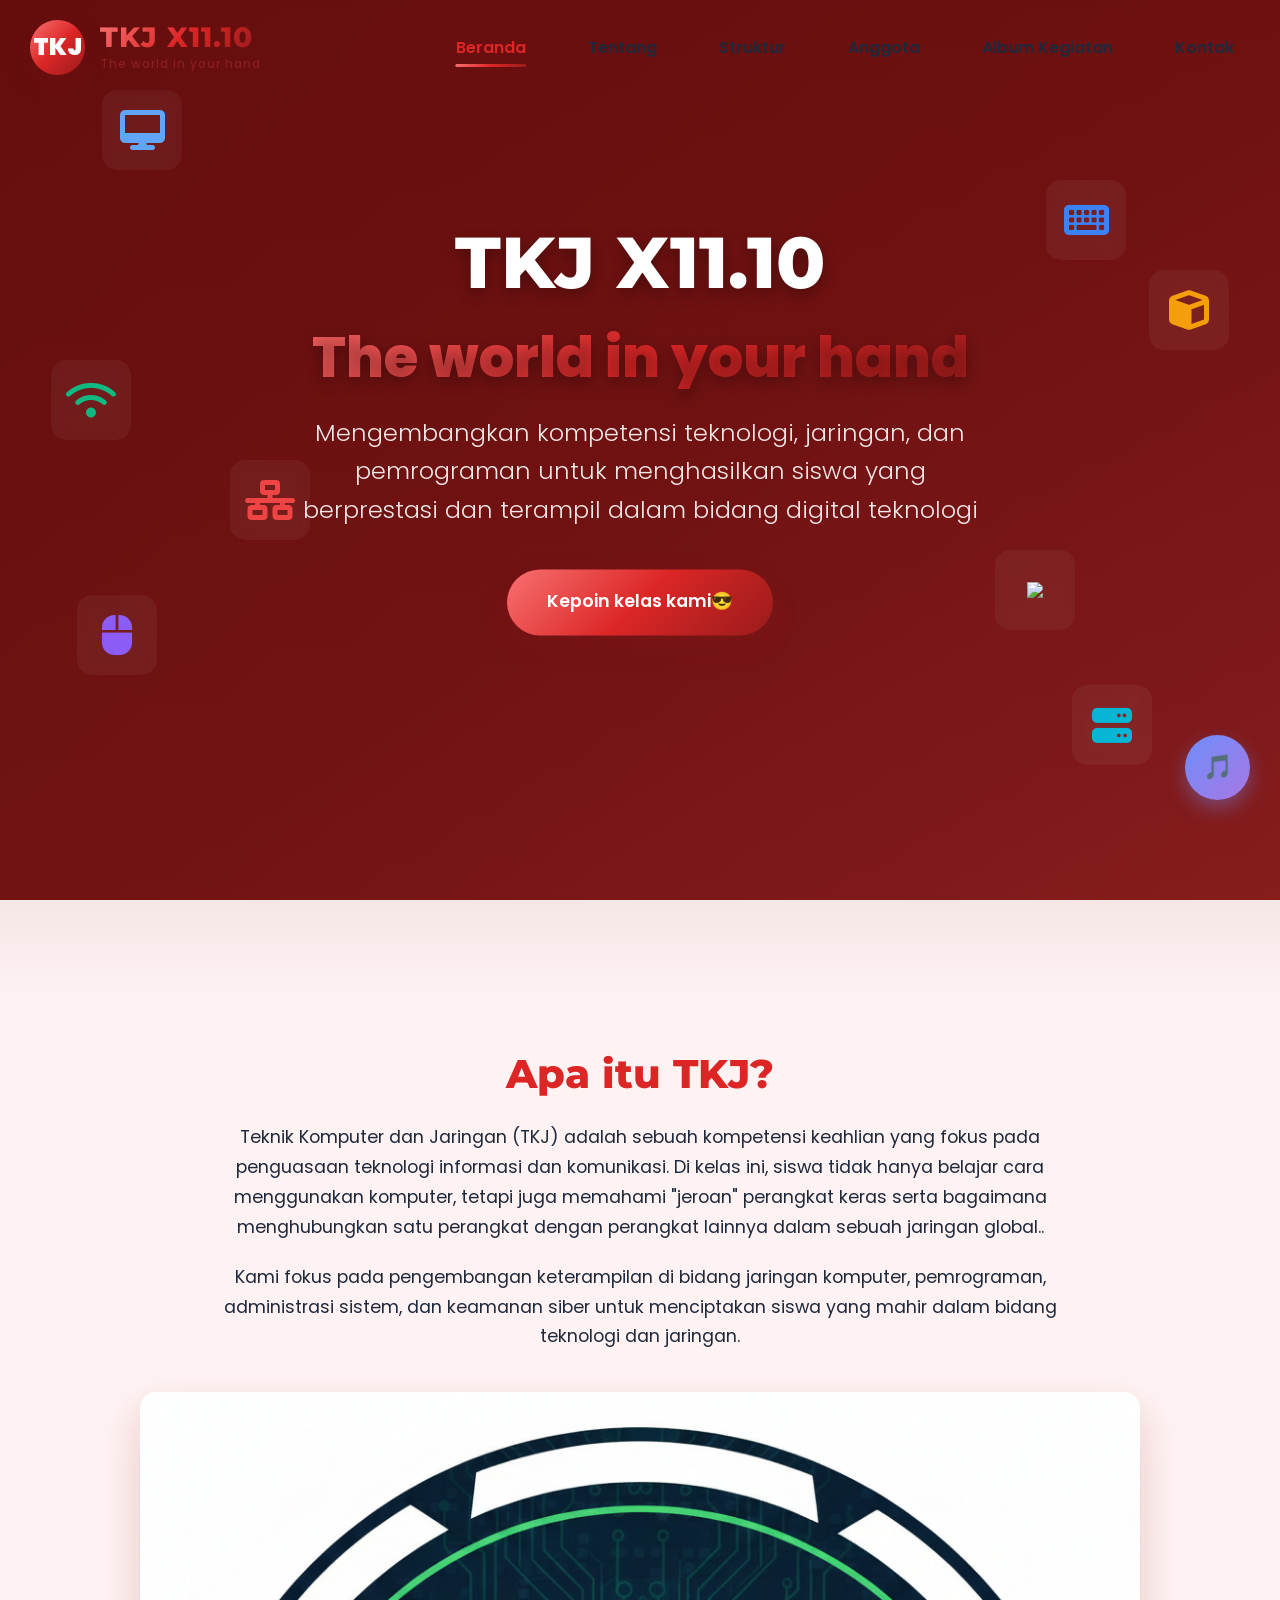
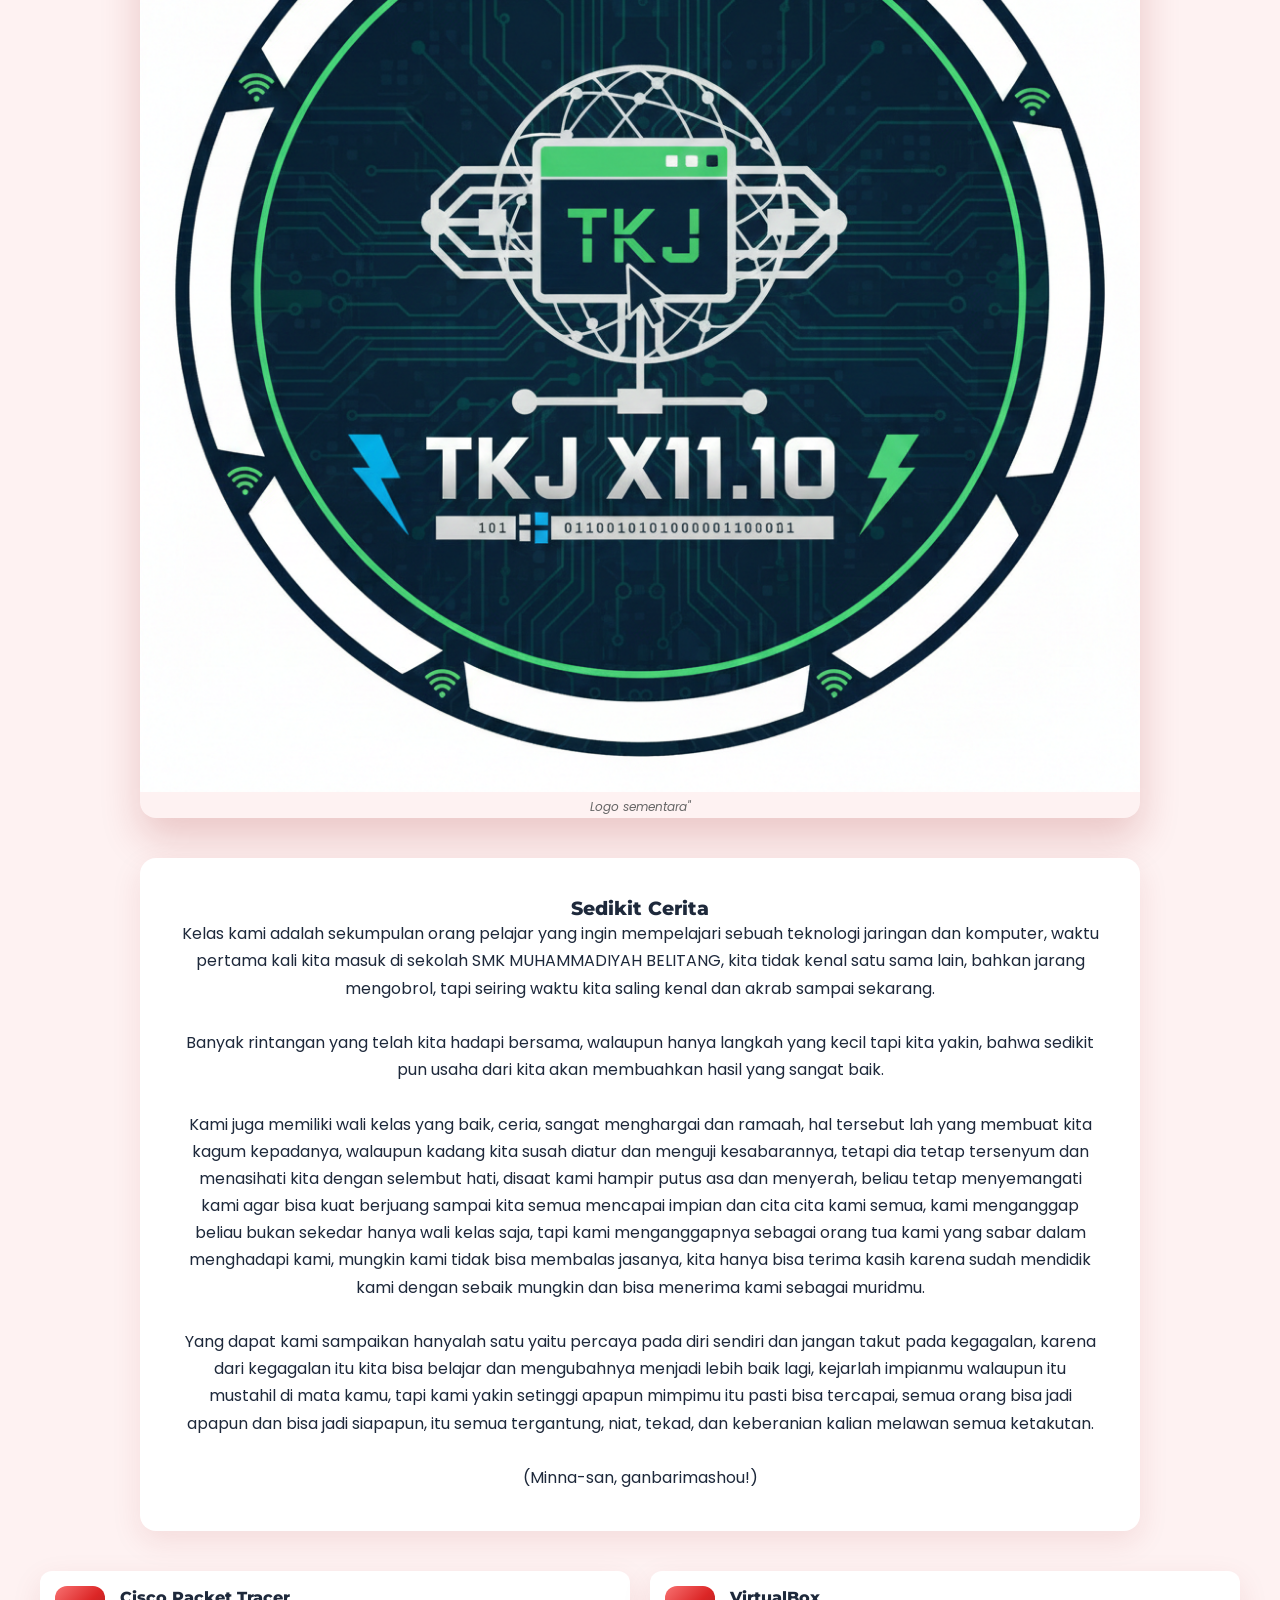
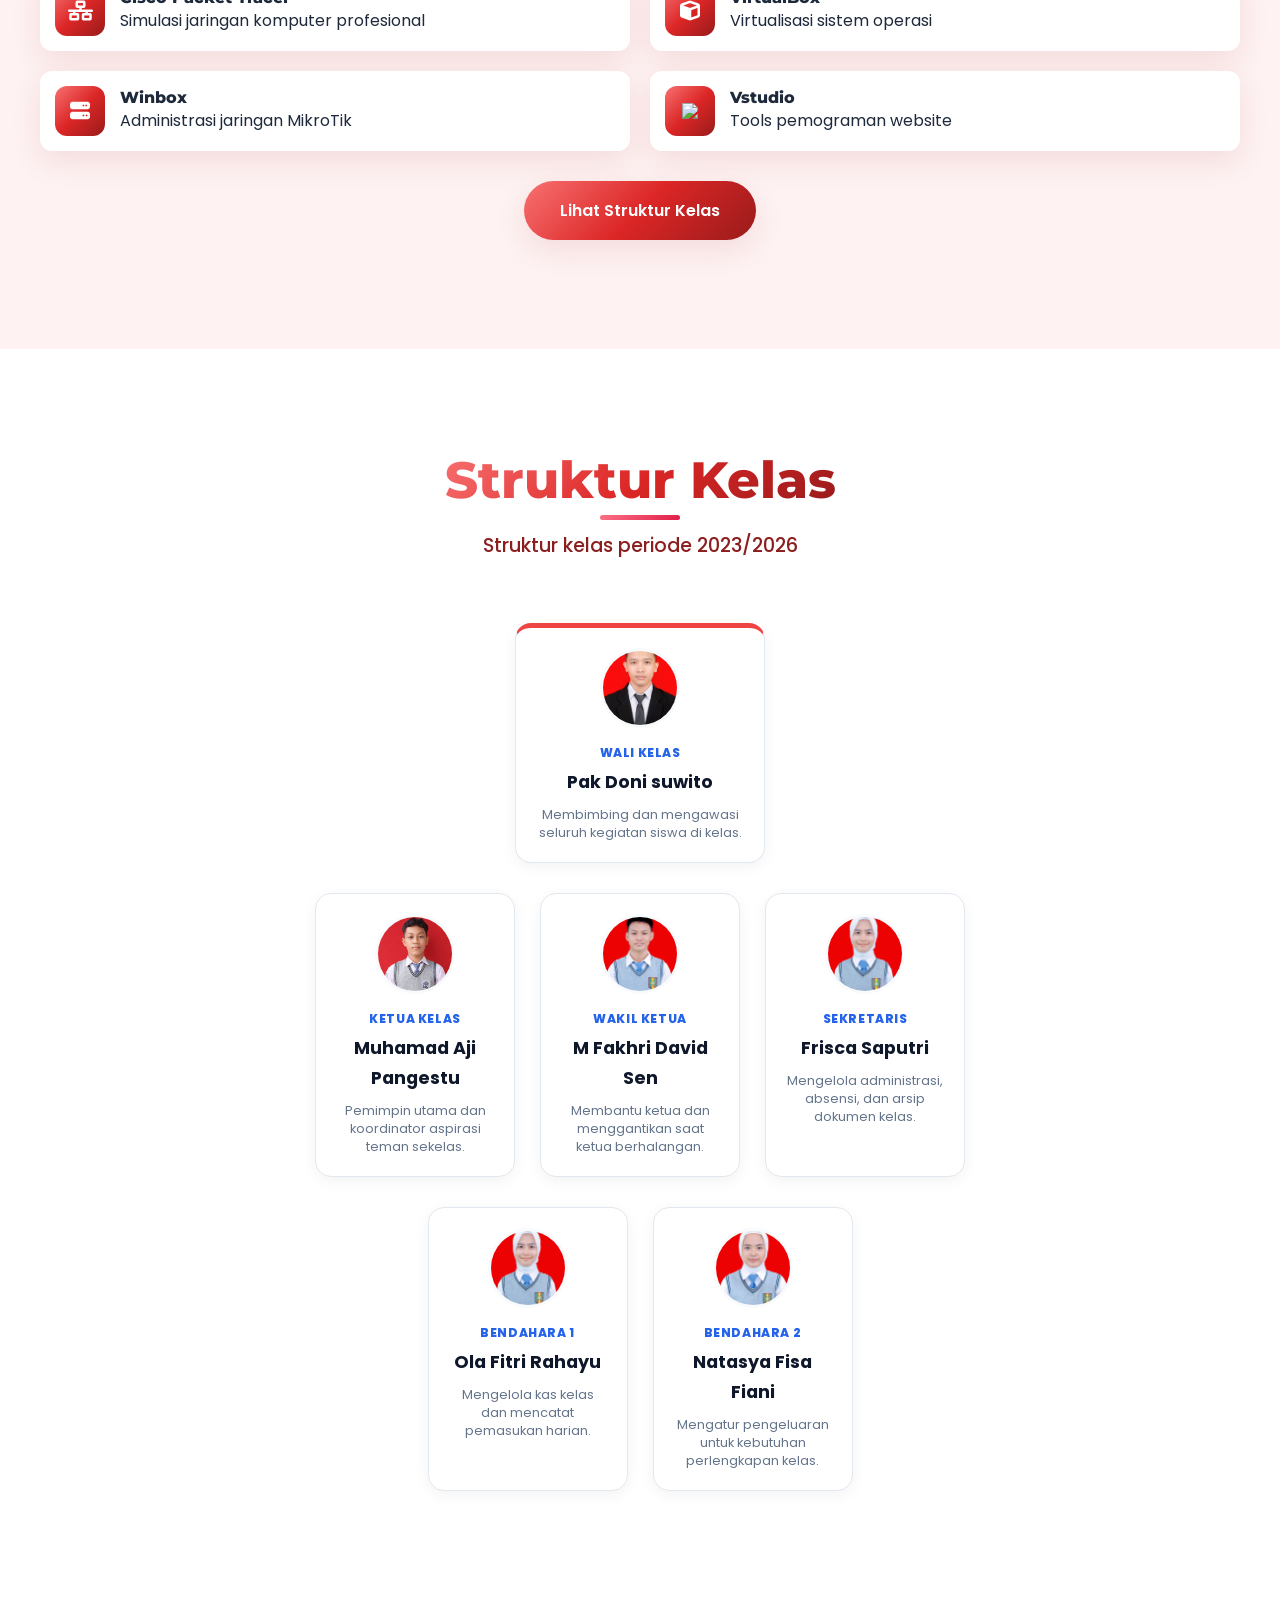
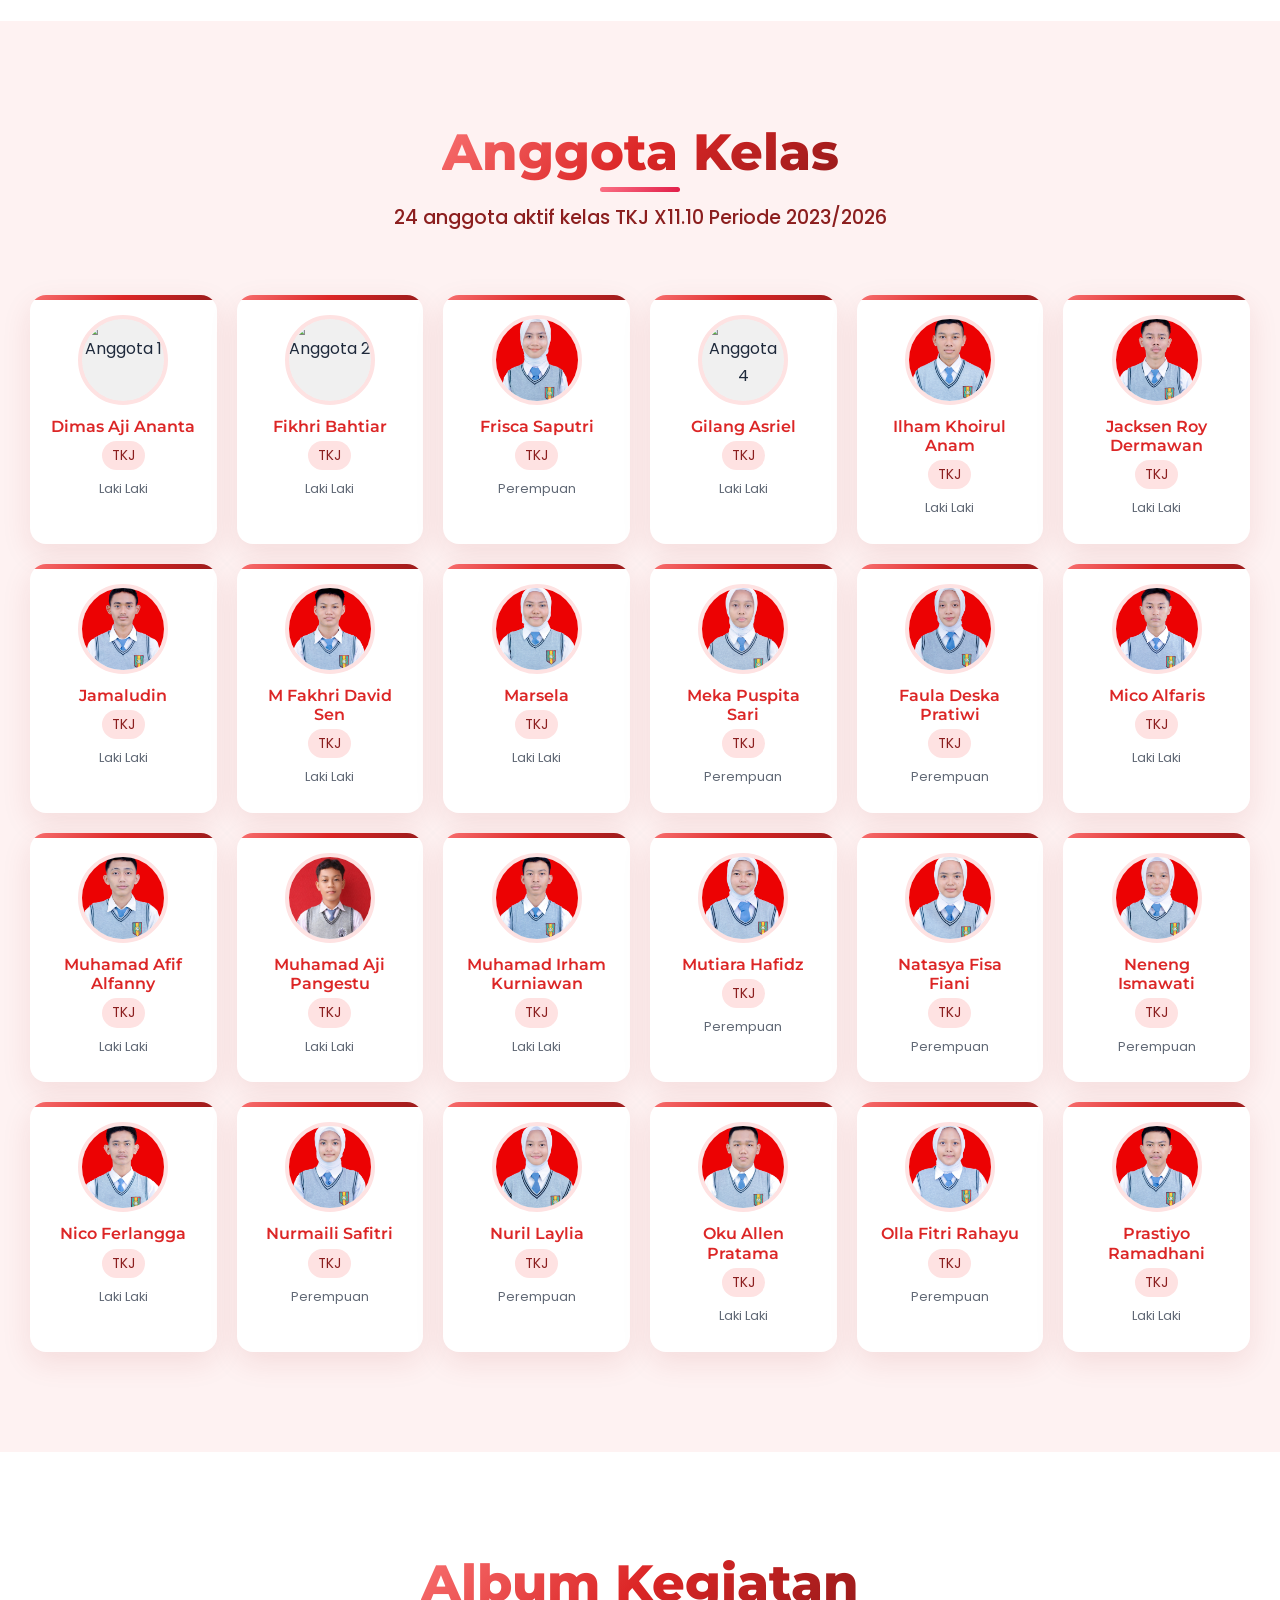
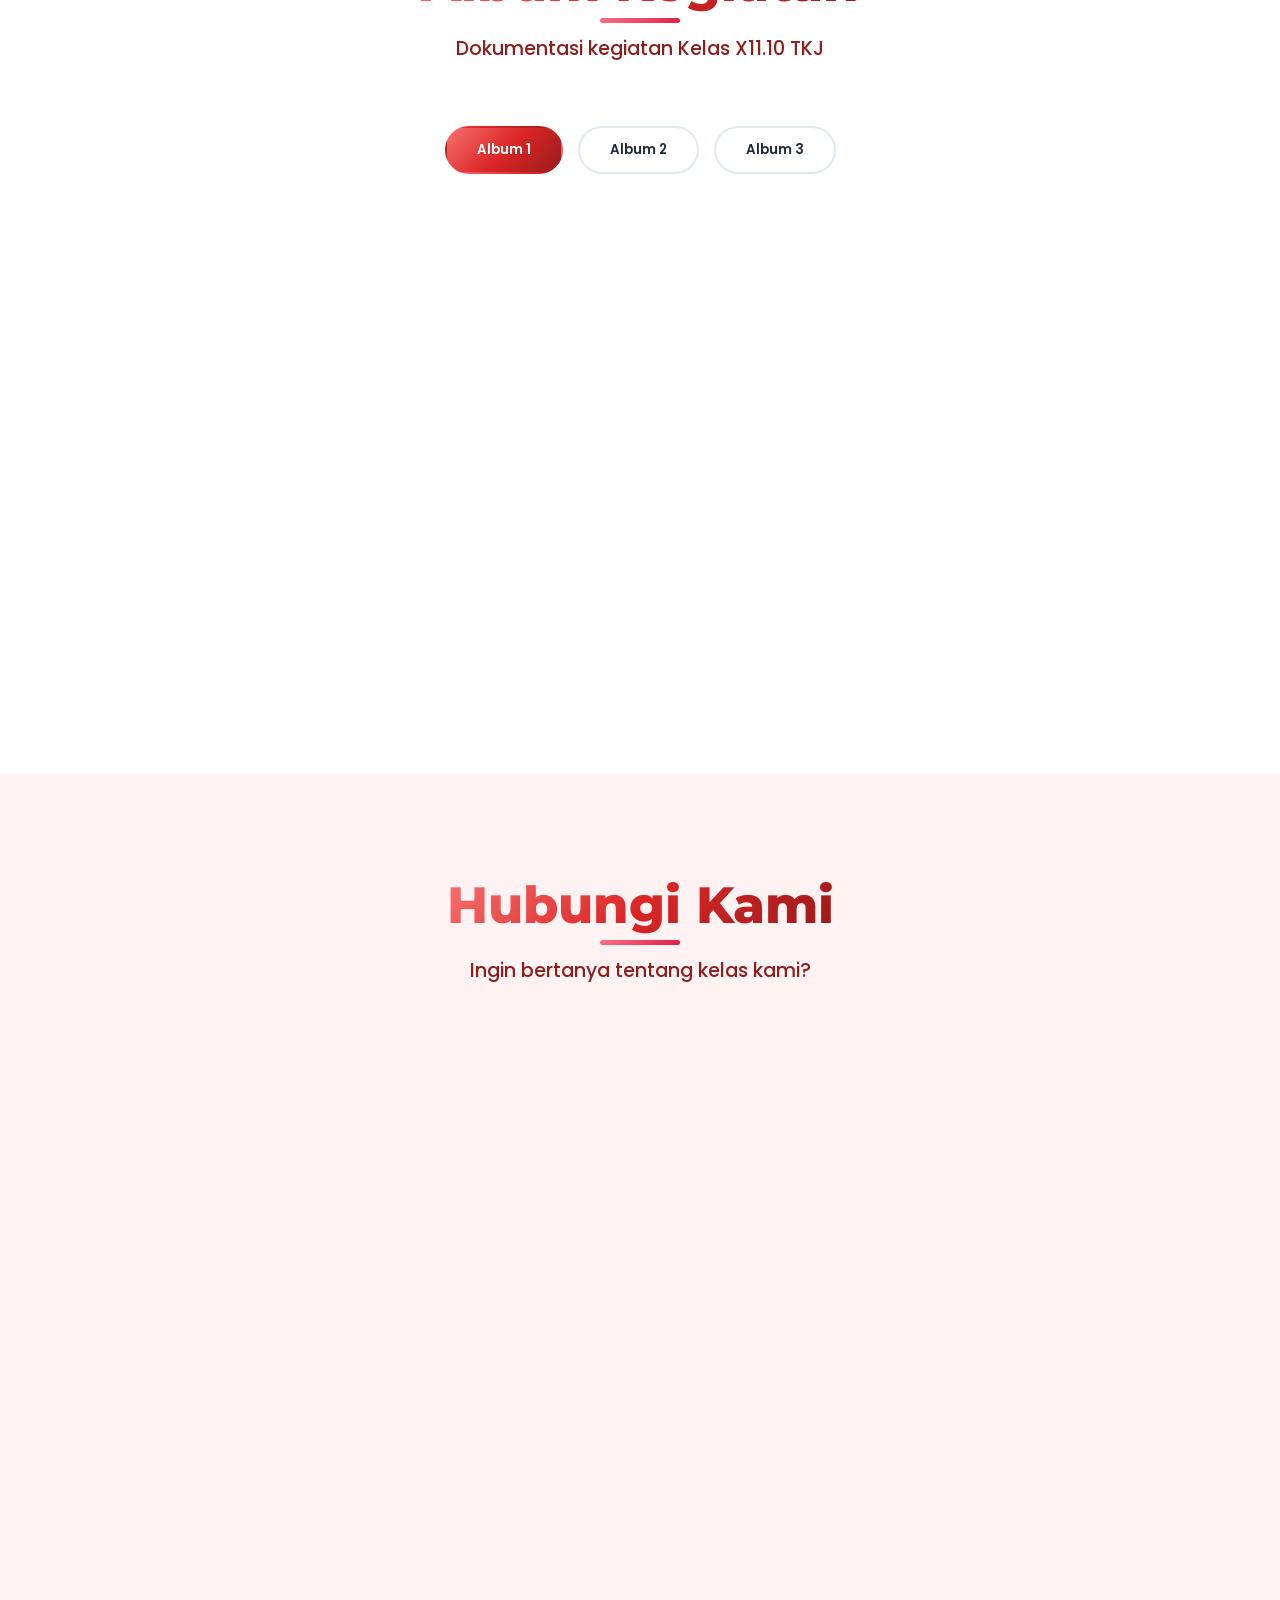
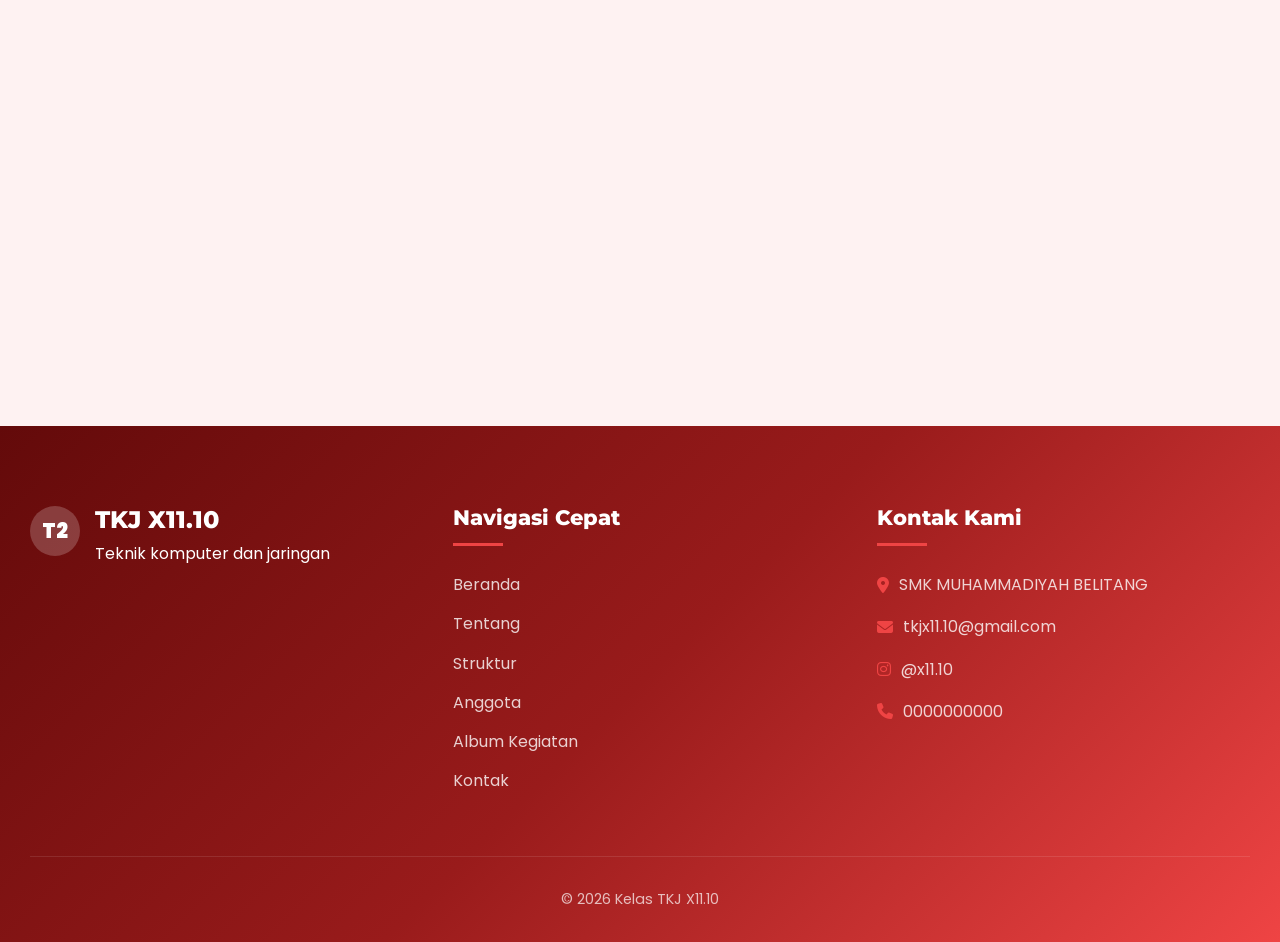
==== commit 0e67e0ad: "Add files via upload" ====
--- a/kls.html
+++ b/kls.html
@@ -1,3281 +1,3289 @@
-<!DOCTYPE html>
+<!doctype html>
 <html lang="id">
-<head>
-    <meta charset="UTF-8">
-    <meta name="viewport" content="width=device-width, initial-scale=1.0">
+  <head>
+    <meta charset="UTF-8" />
+    <meta name="viewport" content="width=device-width, initial-scale=1.0" />
     <title>TKJ X11.10</title>
-    <link rel="stylesheet" href="https://cdnjs.cloudflare.com/ajax/libs/font-awesome/6.4.0/css/all.min.css">
-    <link rel="stylesheet" href="https://fonts.googleapis.com/css2?family=Poppins:wght@300;400;500;600;700&family=Montserrat:wght@700;800;900&display=swap">
+    <link
+      rel="stylesheet"
+      href="https://cdnjs.cloudflare.com/ajax/libs/font-awesome/6.4.0/css/all.min.css"
+    />
+    <link
+      rel="stylesheet"
+      href="https://fonts.googleapis.com/css2?family=Poppins:wght@300;400;500;600;700&family=Montserrat:wght@700;800;900&display=swap"
+    />
     <style>
-        /* Reset & Base Styles */
-        * {
-            margin: 0;
-            padding: 0;
-            box-sizing: border-box;
-            font-family: 'Poppins', sans-serif;
-        }
-        :root {
-            --primary-blue: #630a0a; /* Deep Red */
-            --secondary-blue: #8b1e1e; /* Dark Red */
-            --accent-blue: #ef4444; /* Bright Red */
-            --tech-blue: #dc2626; /* Tech Red */
-            --cyber-blue: #991b1b; /* Cyber Red */
-            --light-blue: #fee2e2; /* Soft Pinkish White */
-            --white: #ffffff;
-            --off-white: #fef2f2;
-            --dark-gray: #1e293b;
-            --light-gray: #e2e8f0;
-            
-            /* Gradient Merah Baru */
-            --gradient-primary: linear-gradient(135deg, #630a0a 0%, #991b1b 50%, #ef4444 100%);
-            --gradient-secondary: linear-gradient(135deg, #ef4444 0%, #b91c1c 100%);
-            --gradient-tech: linear-gradient(135deg, #f87171 0%, #dc2626 50%, #991b1b 100%);
-            --gradient-cyber: linear-gradient(135deg, #fb7185 0%, #e11d48 100%);
-            --gradient-accent: linear-gradient(135deg, #991b1b 0%, #ef4444 100%);
-            
-            --shadow: 0 10px 30px rgba(153, 27, 27, 0.1);
-            --shadow-hover: 0 20px 40px rgba(153, 27, 27, 0.2);
-            --border-radius: 16px;
-            --transition: all 0.4s cubic-bezier(0.175, 0.885, 0.32, 1.1);
-        }
-
-        html {
-            scroll-behavior: smooth;
-        }
-
-        body {
-            color: var(--dark-gray);
-            line-height: 1.7;
-            background-color: var(--off-white);
-            overflow-x: hidden;
-            font-weight: 400;
-        }
-
+      /* Reset & Base Styles */
+      * {
+        margin: 0;
+        padding: 0;
+        box-sizing: border-box;
+        font-family: "Poppins", sans-serif;
+      }
+      :root {
+        --primary-blue: #630a0a; /* Deep Red */
+        --secondary-blue: #8b1e1e; /* Dark Red */
+        --accent-blue: #ef4444; /* Bright Red */
+        --tech-blue: #dc2626; /* Tech Red */
+        --cyber-blue: #991b1b; /* Cyber Red */
+        --light-blue: #fee2e2; /* Soft Pinkish White */
+        --white: #ffffff;
+        --off-white: #fef2f2;
+        --dark-gray: #1e293b;
+        --light-gray: #e2e8f0;
+
+        /* Gradient Merah Baru */
+        --gradient-primary: linear-gradient(
+          135deg,
+          #630a0a 0%,
+          #991b1b 50%,
+          #ef4444 100%
+        );
+        --gradient-secondary: linear-gradient(135deg, #ef4444 0%, #b91c1c 100%);
+        --gradient-tech: linear-gradient(
+          135deg,
+          #f87171 0%,
+          #dc2626 50%,
+          #991b1b 100%
+        );
+        --gradient-cyber: linear-gradient(135deg, #fb7185 0%, #e11d48 100%);
+        --gradient-accent: linear-gradient(135deg, #991b1b 0%, #ef4444 100%);
+
+        --shadow: 0 10px 30px rgba(153, 27, 27, 0.1);
+        --shadow-hover: 0 20px 40px rgba(153, 27, 27, 0.2);
+        --border-radius: 16px;
+        --transition: all 0.4s cubic-bezier(0.175, 0.885, 0.32, 1.1);
+      }
+
+      html {
+        scroll-behavior: smooth;
+      }
+
+      body {
+        color: var(--dark-gray);
+        line-height: 1.7;
+        background-color: var(--off-white);
+        overflow-x: hidden;
+        font-weight: 400;
+      }
+
+      .container {
+        width: 100%;
+        max-width: 1400px;
+        margin: 0 auto;
+        padding: 0 30px;
+      }
+
+      section {
+        padding: 100px 0;
+      }
+
+      h1,
+      h2,
+      h3,
+      h4 {
+        font-family: "Montserrat", sans-serif;
+        font-weight: 800;
+        line-height: 1.2;
+      }
+
+      .section-title {
+        font-size: 3.2rem;
+        text-align: center;
+        margin-bottom: 20px;
+        background: var(--gradient-tech);
+        -webkit-background-clip: text;
+        background-clip: text;
+        color: transparent;
+        position: relative;
+        display: inline-block;
+      }
+
+      .section-title::after {
+        content: "";
+        position: absolute;
+        bottom: -10px;
+        left: 50%;
+        transform: translateX(-50%);
+        width: 80px;
+        height: 5px;
+        background: var(--gradient-cyber);
+        border-radius: 5px;
+      }
+
+      .section-subtitle {
+        text-align: center;
+        color: var(--secondary-blue);
+        font-size: 1.2rem;
+        margin-bottom: 60px;
+        font-weight: 500;
+        max-width: 800px;
+        margin-left: auto;
+        margin-right: auto;
+      }
+
+      .btn {
+        display: inline-block;
+        padding: 16px 36px;
+        border-radius: 50px;
+        font-weight: 600;
+        font-size: 1rem;
+        text-decoration: none;
+        transition: var(--transition);
+        cursor: pointer;
+        border: none;
+        outline: none;
+        position: relative;
+        overflow: hidden;
+        z-index: 1;
+      }
+
+      .btn-primary {
+        background: var(--gradient-tech);
+        color: var(--white);
+        box-shadow: var(--shadow);
+      }
+
+      .btn-primary:hover {
+        transform: translateY(-5px);
+        box-shadow: var(--shadow-hover);
+      }
+
+      .btn-primary::after {
+        content: "";
+        position: absolute;
+        top: 0;
+        left: 0;
+        width: 100%;
+        height: 100%;
+        background: var(--gradient-cyber);
+        z-index: -1;
+        opacity: 0;
+        transition: var(--transition);
+      }
+
+      .btn-primary:hover::after {
+        opacity: 1;
+      }
+
+      /* Header & Navigation */
+      header {
+        position: fixed;
+        top: 0;
+        left: 0;
+        width: 100%;
+        z-index: 1000;
+        padding: 20px 0;
+        transition: var(--transition);
+      }
+
+      header.scrolled {
+        background-color: rgba(255, 255, 255, 0.95);
+        backdrop-filter: blur(10px);
+        box-shadow: var(--shadow);
+        padding: 15px 0;
+      }
+
+      .header-container {
+        display: flex;
+        justify-content: space-between;
+        align-items: center;
+      }
+
+      /* Logo */
+      .logo {
+        display: flex;
+        align-items: center;
+        gap: 15px;
+        z-index: 1001;
+      }
+
+      .logo-icon {
+        width: 55px;
+        height: 55px;
+        border-radius: 50%;
+        display: flex;
+        align-items: center;
+        justify-content: center;
+        font-weight: 900;
+        font-size: 24px;
+        background: var(--gradient-tech);
+        color: var(--white);
+        box-shadow: var(--shadow);
+        position: relative;
+        overflow: hidden;
+      }
+
+      .logo-icon::after {
+        content: "TKJ";
+        position: absolute;
+        width: 100%;
+        height: 100%;
+        display: flex;
+        align-items: center;
+        justify-content: center;
+      }
+
+      .logo-text h1 {
+        font-size: 28px;
+        background: var(--gradient-tech);
+        -webkit-background-clip: text;
+        background-clip: text;
+        color: transparent;
+        letter-spacing: 1px;
+      }
+
+      .logo-text p {
+        font-size: 12px;
+        color: var(--secondary-blue);
+        font-weight: 500;
+        letter-spacing: 1px;
+      }
+
+      /* Navigation */
+      .nav-toggle {
+        position: relative;
+        width: 35px;
+        height: 30px;
+        cursor: pointer;
+        z-index: 1001;
+        display: none;
+      }
+
+      .nav-toggle span {
+        position: absolute;
+        width: 100%;
+        height: 3px;
+        background: var(--primary-blue);
+        border-radius: 3px;
+        transition: var(--transition);
+      }
+
+      .nav-toggle span:nth-child(1) {
+        top: 0;
+      }
+
+      .nav-toggle span:nth-child(2) {
+        top: 13px;
+      }
+
+      .nav-toggle span:nth-child(3) {
+        top: 26px;
+      }
+
+      .nav-toggle.active span:nth-child(1) {
+        transform: rotate(45deg);
+        top: 13px;
+        background: var(--white);
+      }
+
+      .nav-toggle.active span:nth-child(2) {
+        opacity: 0;
+      }
+
+      .nav-toggle.active span:nth-child(3) {
+        transform: rotate(-45deg);
+        top: 13px;
+        background: var(--white);
+      }
+
+      nav {
+        display: flex;
+      }
+
+      nav ul {
+        display: flex;
+        list-style: none;
+        gap: 30px;
+      }
+
+      nav ul li a {
+        text-decoration: none;
+        color: var(--dark-gray);
+        font-weight: 600;
+        font-size: 1rem;
+        padding: 8px 16px;
+        border-radius: 30px;
+        transition: var(--transition);
+        position: relative;
+      }
+
+      nav ul li a::after {
+        content: "";
+        position: absolute;
+        bottom: 0;
+        left: 50%;
+        transform: translateX(-50%);
+        width: 0;
+        height: 3px;
+        background: var(--gradient-tech);
+        border-radius: 3px;
+        transition: var(--transition);
+      }
+
+      nav ul li a:hover,
+      nav ul li a.active {
+        color: var(--tech-blue);
+      }
+
+      nav ul li a:hover::after,
+      nav ul li a.active::after {
+        width: 70%;
+      }
+
+      /* Hero Section - Centered Vertically & Horizontally */
+      .hero {
+        height: 100vh;
+        display: flex;
+        align-items: center;
+        justify-content: center;
+        position: relative;
+        overflow: hidden;
+        text-align: center;
+      }
+
+      .hero-background {
+        position: absolute;
+        top: 0;
+        left: 0;
+        width: 100%;
+        height: 100%;
+        z-index: -2;
+      }
+
+      .hero-bg-main {
+        width: 100%;
+        height: 100%;
+        background: var(--gradient-primary);
+        opacity: 0.9;
+      }
+
+      .hero-bg-overlay {
+        position: absolute;
+        top: 0;
+        left: 0;
+        width: 100%;
+        height: 100%;
+        background:
+          linear-gradient(rgba(99, 10, 10, 0.85), rgba(99, 10, 10, 0.75)),
+          url("https://images.unsplash.com/photo-1550751827-4bd374c3f58b?ixlib=rb-4.0.3&auto=format&fit=crop&w=1920&q=80")
+            center/cover no-repeat;
+      }
+
+      .hero-content {
+        max-width: 900px;
+        position: relative;
+        z-index: 1;
+        color: var(--white);
+        text-align: center;
+        margin: 0 auto;
+        padding-top: 0;
+        transform: translateY(-5%);
+      }
+
+      .hero-title {
+        font-size: 4.5rem;
+        margin-bottom: 25px;
+        line-height: 1.1;
+        text-shadow: 0 5px 15px rgba(0, 0, 0, 0.3);
+      }
+
+      .hero-title span {
+        display: block;
+        font-size: 3.5rem;
+        background: var(--gradient-tech);
+        -webkit-background-clip: text;
+        background-clip: text;
+        color: transparent;
+      }
+
+      .hero-subtitle {
+        font-size: 1.5rem;
+        margin-bottom: 40px;
+        opacity: 0.9;
+        font-weight: 300;
+        max-width: 700px;
+        margin-left: auto;
+        margin-right: auto;
+        line-height: 1.6;
+      }
+
+      .hero-buttons {
+        display: flex;
+        gap: 20px;
+        justify-content: center;
+        margin-top: 40px;
+      }
+
+      .hero-btn {
+        padding: 18px 40px;
+        font-size: 1.1rem;
+      }
+
+      .btn-tech {
+        background: var(--gradient-tech);
+        color: var(--white);
+        border: 2px solid rgba(255, 255, 255, 0.2);
+      }
+
+      .btn-tech:hover {
+        background: var(--gradient-cyber);
+        transform: translateY(-5px);
+        border-color: transparent;
+      }
+
+      /* Tech Elements - Moving Professional Icons */
+      .tech-elements {
+        position: absolute;
+        width: 100%;
+        height: 100%;
+        top: 0;
+        left: 0;
+        pointer-events: none;
+        z-index: 0;
+      }
+
+      .tech-element {
+        position: absolute;
+        font-size: 2.5rem;
+        color: rgba(255, 255, 255, 0.15);
+        animation: floatTech 20s infinite linear;
+        display: flex;
+        align-items: center;
+        justify-content: center;
+        width: 80px;
+        height: 80px;
+        border-radius: 15px;
+        background: rgba(255, 255, 255, 0.05);
+        backdrop-filter: blur(5px);
+      }
+
+      .tech-element:nth-child(1) {
+        top: 10%;
+        left: 8%;
+        animation-delay: 0s;
+        color: #60a5fa;
+      }
+
+      .tech-element:nth-child(2) {
+        top: 20%;
+        right: 12%;
+        animation-delay: 3s;
+        color: #3b82f6;
+      }
+
+      .tech-element:nth-child(3) {
+        bottom: 25%;
+        left: 6%;
+        animation-delay: 6s;
+        color: #8b5cf6;
+      }
+
+      .tech-element:nth-child(4) {
+        bottom: 15%;
+        right: 10%;
+        animation-delay: 9s;
+        color: #06b6d4;
+      }
+
+      .tech-element:nth-child(5) {
+        top: 40%;
+        left: 4%;
+        animation-delay: 12s;
+        color: #10b981;
+      }
+
+      .tech-element:nth-child(6) {
+        top: 30%;
+        right: 4%;
+        animation-delay: 15s;
+        color: #f59e0b;
+      }
+
+      .tech-element:nth-child(7) {
+        bottom: 40%;
+        left: 18%;
+        animation-delay: 18s;
+        color: #ef4444;
+      }
+
+      .tech-element:nth-child(8) {
+        bottom: 30%;
+        right: 16%;
+        animation-delay: 21s;
+        color: #ec4899;
+      }
+
+      @keyframes floatTech {
+        0% {
+          transform: translateY(0) rotate(0deg) scale(1);
+        }
+        25% {
+          transform: translateY(-20px) rotate(90deg) scale(1.1);
+        }
+        50% {
+          transform: translateY(0) rotate(180deg) scale(1);
+        }
+        75% {
+          transform: translateY(20px) rotate(270deg) scale(0.9);
+        }
+        100% {
+          transform: translateY(0) rotate(360deg) scale(1);
+        }
+      }
+
+      /* Stats Section - Updated */
+      .stats-section {
+        background: var(--gradient-tech);
+        padding: 80px 0;
+        margin-top: -50px;
+        position: relative;
+        z-index: 2;
+        border-radius: 0 0 var(--border-radius) var(--border-radius);
+        box-shadow: var(--shadow);
+      }
+
+      .stats-container {
+        max-width: 1200px;
+        margin: 0 auto;
+      }
+
+      .stats-grid {
+        display: grid;
+        grid-template-columns: repeat(auto-fit, minmax(200px, 1fr));
+        gap: 30px;
+      }
+
+      .stat-card {
+        text-align: center;
+        padding: 30px 20px;
+        background: rgba(255, 255, 255, 0.1);
+        backdrop-filter: blur(10px);
+        border-radius: var(--border-radius);
+        border: 1px solid rgba(255, 255, 255, 0.2);
+        transition: var(--transition);
+      }
+
+      .stat-card:hover {
+        transform: translateY(-10px);
+        background: rgba(255, 255, 255, 0.15);
+        border-color: var(--accent-blue);
+      }
+
+      .stat-icon {
+        font-size: 2.5rem;
+        margin-bottom: 15px;
+        color: var(--white);
+      }
+
+      .stat-number {
+        font-size: 3rem;
+        font-weight: 900;
+        color: var(--white);
+        line-height: 1;
+        margin-bottom: 10px;
+      }
+
+      .stat-label {
+        font-size: 1.2rem;
+        color: rgba(255, 255, 255, 0.9);
+        font-weight: 500;
+      }
+
+      /* About Section - UPDATED LAYOUT */
+      .about {
+        background-color: var(--off-white);
+        position: relative;
+        padding-top: 150px;
+      }
+
+      .about::before {
+        content: "";
+        position: absolute;
+        top: 0;
+        left: 0;
+        width: 100%;
+        height: 100px;
+        background: linear-gradient(
+          to bottom,
+          var(--primary-blue),
+          transparent
+        );
+        opacity: 0.05;
+      }
+
+      .about-content {
+        text-align: center;
+        max-width: 1200px;
+        margin: 0 auto;
+      }
+
+      .about-image {
+        max-width: 1000px;
+        margin: 0 auto 40px;
+        border-radius: var(--border-radius);
+        overflow: hidden;
+        box-shadow: var(--shadow-hover);
+        transition: var(--transition);
+      }
+
+      .about-image:hover {
+        transform: perspective(1000px) rotateY(-5deg);
+      }
+
+      .about-image img {
+        width: 100%;
+        height: auto;
+        display: block;
+      }
+
+      /* TAMBAHAN: Teks tentang kelas di tengah untuk desktop */
+      .about-text {
+        max-width: 900px;
+        margin: 0 auto 40px;
+        text-align: center;
+      }
+
+      .about-text h3 {
+        font-size: 2.5rem;
+        margin-bottom: 25px;
+        color: var(--tech-blue);
+        text-align: center;
+      }
+
+      .about-text p {
+        margin-bottom: 20px;
+        font-size: 1.1rem;
+        text-align: center;
+      }
+
+      .tech-features {
+        display: grid;
+        grid-template-columns: repeat(2, 1fr);
+        gap: 20px;
+        margin-top: 30px;
+        text-align: left;
+      }
+
+      .tech-feature {
+        display: flex;
+        align-items: center;
+        gap: 15px;
+        padding: 15px;
+        background: var(--white);
+        border-radius: 12px;
+        box-shadow: var(--shadow);
+        transition: var(--transition);
+      }
+
+      .tech-feature:hover {
+        transform: translateY(-5px);
+        box-shadow: var(--shadow-hover);
+      }
+
+      .tech-feature-icon {
+        width: 50px;
+        height: 50px;
+        border-radius: 12px;
+        background: var(--gradient-tech);
+        color: var(--white);
+        display: flex;
+        align-items: center;
+        justify-content: center;
+        font-size: 20px;
+        flex-shrink: 0;
+      }
+
+      .about-description {
+        background: var(--white);
+        padding: 40px;
+        border-radius: var(--border-radius);
+        margin: 40px auto;
+        box-shadow: var(--shadow);
+        max-width: 1000px;
+      }
+
+      /* Structure Section - UPDATED */
+      .structure {
+        background-color: var(--white);
+        position: relative;
+      }
+
+      .structure-container {
+        max-width: 1200px;
+        margin: 0 auto;
+        text-align: center;
+      }
+
+      /* PERBAIKAN: Hierarchical Structure - Diperbarui untuk desktop */
+      .org-chart {
+        position: relative;
+        min-height: 800px;
+        margin: 60px auto;
+        max-width: 1200px;
+      }
+
+      /* Level 1 - Wali Kelas */
+      .level-1 {
+        position: absolute;
+        top: 50px;
+        left: 50%;
+        transform: translateX(-50%);
+        text-align: center;
+        z-index: 10;
+      }
+
+      /* Level 2 - Ketua & Wakil - Diperbaiki posisinya */
+      .level-2 {
+        position: absolute;
+        top: 250px;
+        left: 50%;
+        transform: translateX(-50%);
+        display: flex;
+        gap: 400px; /* Diperbesar agar tidak berdekatan */
+        z-index: 9;
+      }
+
+      /* Level 3 - Keamanan & Sekertaris & Bendahara - Diperbaiki posisinya */
+      .level-3 {
+        position: absolute;
+        top: 450px;
+        left: 50%;
+        transform: translateX(-50%);
+        display: flex;
+        gap: 300px; /* Diperbesar agar tidak berdekatan */
+        z-index: 8;
+      }
+
+      /* Level 4 - Keamanan 2 & Sekertaris 2 & Bendahara 2 - Diperbaiki posisinya */
+      .level-4 {
+        position: absolute;
+        top: 650px;
+        left: 50%;
+        transform: translateX(-50%);
+        display: flex;
+        gap: 300px; /* Diperbesar agar tidak berdekatan */
+        z-index: 7;
+      }
+
+      /* Member Card */
+      .member-card {
+        background: var(--white);
+        border-radius: var(--border-radius);
+        padding: 20px;
+        box-shadow: var(--shadow);
+        transition: var(--transition);
+        text-align: center;
+        border-top: 5px solid var(--accent-blue);
+        width: 200px;
+        position: relative;
+        z-index: 2;
+      }
+
+      .member-card:hover {
+        transform: translateY(-10px) scale(1.05);
+        box-shadow: var(--shadow-hover);
+      }
+
+      .member-photo {
+        width: 120px;
+        height: 120px;
+        border-radius: 50%;
+        margin: 0 auto 15px;
+        overflow: hidden;
+        border: 5px solid var(--light-blue);
+        position: relative;
+        background-color: #f0f0f0;
+        display: flex;
+        align-items: center;
+        justify-content: center;
+      }
+
+      .member-photo img {
+        width: 100%;
+        height: 100%;
+        object-fit: cover;
+      }
+
+      .member-photo .photo-placeholder {
+        font-size: 40px;
+        color: var(--tech-blue);
+      }
+
+      .member-card.wali-kelas .member-photo {
+        width: 140px;
+        height: 140px;
+        border: 6px solid var(--light-blue);
+      }
+
+      .member-name {
+        font-size: 1.2rem;
+        font-weight: 700;
+        color: var(--tech-blue);
+        margin-bottom: 5px;
+      }
+
+      .member-position {
+        font-size: 1rem;
+        color: var(--secondary-blue);
+        font-weight: 600;
+        margin-bottom: 10px;
+        padding: 5px 12px;
+        background: var(--light-blue);
+        border-radius: 20px;
+        display: inline-block;
+      }
+
+      .member-id {
+        font-size: 0.85rem;
+        color: var(--dark-gray);
+        opacity: 0.8;
+      }
+
+      /* Photo Upload Info */
+      .photo-info {
+        font-size: 0.75rem;
+        color: #666;
+        margin-top: 5px;
+        font-style: italic;
+      }
+
+      /* Connection Lines - Diperbarui untuk struktur baru */
+      .connector-line {
+        position: absolute;
+        background: var(--tech-blue);
+        opacity: 0.3;
+        z-index: 1;
+      }
+
+      .vertical-line {
+        width: 3px;
+        height: 80px;
+        left: 50%;
+        transform: translateX(-50%);
+      }
+
+      .horizontal-line {
+        height: 3px;
+        top: 50%;
+        transform: translateY(-50%);
+      }
+
+      /* Connector positions - Diperbarui */
+      .connector-1 {
+        top: 220px;
+      }
+
+      .connector-2 {
+        top: 420px;
+      }
+
+      .connector-3 {
+        top: 620px;
+      }
+
+      /* Menyesuaikan konektor horizontal untuk struktur baru */
+      .connector-left-1 {
+        left: calc(50% - 200px);
+        width: 200px;
+      }
+
+      .connector-right-1 {
+        left: calc(50%);
+        width: 200px;
+      }
+
+      .connector-left-2 {
+        left: calc(50% - 150px);
+        width: 150px;
+      }
+
+      .connector-middle {
+        left: calc(50% - 150px);
+        width: 300px;
+      }
+
+      .connector-right-2 {
+        left: calc(50%);
+        width: 150px;
+      }
+
+      /* Members Section */
+      .members-section {
+        background-color: var(--off-white);
+        text-align: center;
+      }
+
+      /* Members Grid - Diperbarui untuk 35 anggota */
+      .members-grid {
+        display: grid;
+        grid-template-columns: repeat(auto-fill, minmax(180px, 1fr));
+        gap: 20px;
+        margin-top: 40px;
+      }
+
+      .member-item {
+        background: var(--white);
+        border-radius: var(--border-radius);
+        padding: 20px;
+        box-shadow: var(--shadow);
+        transition: var(--transition);
+        text-align: center;
+        position: relative;
+        overflow: hidden;
+      }
+
+      .member-item:hover {
+        transform: translateY(-8px);
+        box-shadow: var(--shadow-hover);
+      }
+
+      .member-item::before {
+        content: "";
+        position: absolute;
+        top: 0;
+        left: 0;
+        width: 100%;
+        height: 5px;
+        background: var(--gradient-tech);
+      }
+
+      .member-item-photo {
+        width: 90px;
+        height: 90px;
+        border-radius: 50%;
+        margin: 0 auto 12px;
+        overflow: hidden;
+        border: 4px solid var(--light-blue);
+        background-color: #f0f0f0;
+        display: flex;
+        align-items: center;
+        justify-content: center;
+        position: relative;
+      }
+
+      .member-item-photo img {
+        width: 100%;
+        height: 100%;
+        object-fit: cover;
+      }
+
+      .member-item-photo .photo-placeholder {
+        font-size: 30px;
+        color: var(--tech-blue);
+      }
+
+      .member-item-name {
+        font-size: 1rem;
+        font-weight: 600;
+        color: var(--tech-blue);
+        margin-bottom: 5px;
+      }
+
+      .member-item-role {
+        font-size: 0.85rem;
+        color: var(--secondary-blue);
+        margin-bottom: 8px;
+        padding: 3px 10px;
+        background: var(--light-blue);
+        border-radius: 15px;
+        display: inline-block;
+      }
+
+      .member-item-id {
+        font-size: 0.8rem;
+        color: var(--dark-gray);
+        opacity: 0.7;
+      }
+
+      /* Activities Album - Diperbarui untuk 8 foto per album */
+      .activities-section {
+        background-color: var(--white);
+        text-align: center;
+      }
+
+      .album-tabs {
+        display: flex;
+        justify-content: center;
+        gap: 15px;
+        margin-bottom: 40px;
+        flex-wrap: wrap;
+      }
+
+      .album-tab {
+        padding: 12px 30px;
+        border-radius: 50px;
+        background: var(--white);
+        color: var(--dark-gray);
+        border: 2px solid var(--light-gray);
+        font-weight: 600;
+        cursor: pointer;
+        transition: var(--transition);
+      }
+
+      .album-tab:hover,
+      .album-tab.active {
+        background: var(--gradient-tech);
+        color: var(--white);
+        border-color: transparent;
+      }
+
+      .album-container {
+        display: none;
+        animation: fadeIn 0.5s ease;
+      }
+
+      .album-container.active {
+        display: block;
+      }
+
+      /* Album Grid - 8 foto per album */
+      .album-grid {
+        display: grid;
+        grid-template-columns: repeat(auto-fill, minmax(250px, 1fr));
+        gap: 20px;
+      }
+
+      .album-item {
+        border-radius: var(--border-radius);
+        overflow: hidden;
+        box-shadow: var(--shadow);
+        position: relative;
+        height: 220px;
+        transition: var(--transition);
+      }
+
+      .album-item:hover {
+        transform: translateY(-10px);
+        box-shadow: var(--shadow-hover);
+      }
+
+      .album-item img {
+        width: 100%;
+        height: 100%;
+        object-fit: cover;
+        transition: var(--transition);
+      }
+
+      .album-item:hover img {
+        transform: scale(1.1);
+      }
+
+      .album-overlay {
+        position: absolute;
+        bottom: 0;
+        left: 0;
+        width: 100%;
+        padding: 15px;
+        background: linear-gradient(to top, rgba(10, 36, 99, 0.9), transparent);
+        color: var(--white);
+        transform: translateY(20px);
+        opacity: 0;
+        transition: var(--transition);
+      }
+
+      .album-item:hover .album-overlay {
+        transform: translateY(0);
+        opacity: 1;
+      }
+
+      .album-overlay h4 {
+        font-size: 1.1rem;
+        margin-bottom: 5px;
+      }
+
+      .album-overlay p {
+        font-size: 0.9rem;
+        opacity: 0.9;
+      }
+
+      @keyframes fadeIn {
+        from {
+          opacity: 0;
+          transform: translateY(20px);
+        }
+        to {
+          opacity: 1;
+          transform: translateY(0);
+        }
+      }
+
+      /* Mobile Menu Animation */
+      nav.active {
+        right: 0;
+        animation: slideInRight 0.5s ease forwards;
+      }
+
+      @keyframes slideInRight {
+        from {
+          right: -320px;
+          opacity: 0;
+        }
+        to {
+          right: 0;
+          opacity: 1;
+        }
+      }
+
+      nav.active ul li {
+        animation: fadeInUp 0.5s ease forwards;
+        opacity: 0;
+        transform: translateY(20px);
+      }
+
+      nav.active ul li:nth-child(1) {
+        animation-delay: 0.1s;
+      }
+      nav.active ul li:nth-child(2) {
+        animation-delay: 0.2s;
+      }
+      nav.active ul li:nth-child(3) {
+        animation-delay: 0.3s;
+      }
+      nav.active ul li:nth-child(4) {
+        animation-delay: 0.4s;
+      }
+      nav.active ul li:nth-child(5) {
+        animation-delay: 0.5s;
+      }
+      nav.active ul li:nth-child(6) {
+        animation-delay: 0.6s;
+      }
+      nav.active ul li:nth-child(7) {
+        animation-delay: 0.7s;
+      }
+
+      @keyframes fadeInUp {
+        to {
+          opacity: 1;
+          transform: translateY(0);
+        }
+      }
+
+      /* Contact Section */
+      .contact {
+        background-color: var(--off-white);
+        text-align: center;
+      }
+
+      .contact-container {
+        display: grid;
+        grid-template-columns: 1fr 1fr;
+        gap: 60px;
+      }
+
+      .contact-info {
+        background: var(--white);
+        border-radius: var(--border-radius);
+        padding: 40px;
+        box-shadow: var(--shadow);
+        text-align: left;
+      }
+
+      .contact-info h3 {
+        font-size: 2rem;
+        margin-bottom: 30px;
+        color: var(--tech-blue);
+        text-align: center;
+      }
+
+      .contact-item {
+        display: flex;
+        align-items: flex-start;
+        margin-bottom: 30px;
+      }
+      .contact-icon {
+        width: 60px;
+        height: 60px;
+        border-radius: 15px;
+        background: var(--light-blue);
+        color: var(--tech-blue); /* Sekarang otomatis merah */
+        display: flex;
+        align-items: center;
+        justify-content: center;
+        font-size: 24px;
+        margin-right: 20px;
+        flex-shrink: 0;
+      }
+
+      .contact-icon.instagram {
+        background: linear-gradient(
+          45deg,
+          #405de6,
+          #5851db,
+          #833ab4,
+          #c13584,
+          #e1306c,
+          #fd1d1d
+        );
+        color: white;
+      }
+
+      .contact-details h4 {
+        font-size: 1.3rem;
+        margin-bottom: 5px;
+        color: var(--tech-blue);
+      }
+
+      .contact-details a {
+        color: var(--accent-blue);
+        text-decoration: none;
+        transition: var(--transition);
+      }
+
+      .contact-details a:hover {
+        color: var(--tech-blue);
+        text-decoration: underline;
+      }
+
+      .contact-form {
+        background: var(--white);
+        border-radius: var(--border-radius);
+        padding: 40px;
+        box-shadow: var(--shadow);
+        text-align: left;
+      }
+
+      .contact-form h3 {
+        text-align: center;
+        font-size: 2rem;
+        margin-bottom: 20px;
+        color: var(--tech-blue);
+      }
+
+      .form-group {
+        margin-bottom: 25px;
+      }
+
+      .form-group label {
+        display: block;
+        margin-bottom: 10px;
+        color: var(--tech-blue);
+        font-weight: 600;
+      }
+
+      .form-control {
+        width: 100%;
+        padding: 18px 20px;
+        border: 2px solid var(--light-gray);
+        border-radius: 12px;
+        font-size: 1rem;
+        transition: var(--transition);
+        background: var(--off-white);
+      }
+
+      .form-control:focus {
+        border-color: var(--accent-blue);
+        outline: none;
+        box-shadow: 0 0 0 3px rgba(59, 130, 246, 0.2);
+      }
+
+      textarea.form-control {
+        min-height: 180px;
+        resize: vertical;
+      }
+
+      /* Footer */
+      footer {
+        background: var(--gradient-primary);
+        color: var(--white);
+        padding: 80px 0 30px;
+        text-align: center;
+      }
+
+      .footer-content {
+        display: grid;
+        grid-template-columns: repeat(auto-fit, minmax(250px, 1fr));
+        gap: 50px;
+        margin-bottom: 50px;
+        text-align: left;
+      }
+
+      .footer-logo {
+        display: flex;
+        align-items: flex-start;
+        gap: 15px;
+      }
+
+      .footer-logo-icon {
+        width: 50px;
+        height: 50px;
+        border-radius: 50%;
+        background: rgba(255, 255, 255, 0.2);
+        display: flex;
+        align-items: center;
+        justify-content: center;
+        font-weight: 900;
+        font-size: 20px;
+        color: var(--white);
+      }
+
+      .footer-logo-text h3 {
+        font-size: 24px;
+        margin-bottom: 5px;
+      }
+
+      .footer-links h4,
+      .footer-contact h4 {
+        font-size: 1.3rem;
+        margin-bottom: 25px;
+        position: relative;
+        padding-bottom: 15px;
+      }
+
+      .footer-links h4::after,
+      .footer-contact h4::after {
+        content: "";
+        position: absolute;
+        bottom: 0;
+        left: 0;
+        width: 50px;
+        height: 3px;
+        background: var(--accent-blue);
+      }
+
+      .footer-links ul {
+        list-style: none;
+      }
+
+      .footer-links ul li {
+        margin-bottom: 12px;
+      }
+
+      .footer-links ul li a {
+        color: rgba(255, 255, 255, 0.8);
+        text-decoration: none;
+        transition: var(--transition);
+      }
+
+      .footer-links ul li a:hover {
+        color: var(--white);
+        padding-left: 10px;
+      }
+
+      .footer-contact p {
+        margin-bottom: 15px;
+        display: flex;
+        align-items: center;
+        gap: 10px;
+        color: rgba(255, 255, 255, 0.8);
+      }
+
+      .footer-contact i {
+        color: var(--accent-blue);
+      }
+
+      .footer-bottom {
+        text-align: center;
+        padding-top: 30px;
+        border-top: 1px solid rgba(255, 255, 255, 0.1);
+        color: rgba(255, 255, 255, 0.7);
+        font-size: 0.9rem;
+      }
+
+      .social-links {
+        display: flex;
+        gap: 15px;
+        margin-top: 20px;
+        justify-content: center;
+      }
+
+      .social-links a {
+        width: 45px;
+        height: 45px;
+        border-radius: 50%;
+        background: rgba(255, 255, 255, 0.1);
+        color: var(--white);
+        display: flex;
+        align-items: center;
+        justify-content: center;
+        text-decoration: none;
+        transition: var(--transition);
+      }
+
+      .social-links a.instagram:hover {
+        background: linear-gradient(
+          45deg,
+          #405de6,
+          #5851db,
+          #833ab4,
+          #c13584,
+          #e1306c,
+          #fd1d1d
+        );
+      }
+
+      .social-links a.facebook:hover {
+        background: #1877f2;
+      }
+
+      .social-links a.twitter:hover {
+        background: #1da1f2;
+      }
+
+      .social-links a.youtube:hover {
+        background: #ff0000;
+      }
+
+      /* Animations */
+      .fade-in {
+        opacity: 0;
+        transform: translateY(30px);
+        transition:
+          opacity 0.8s ease,
+          transform 0.8s ease;
+      }
+
+      .fade-in.visible {
+        opacity: 1;
+        transform: translateY(0);
+      }
+
+      /* Back to Top Button */
+      .back-to-top {
+        position: fixed;
+        bottom: 30px;
+        right: 30px;
+        width: 60px;
+        height: 60px;
+        border-radius: 50%;
+        background: var(--gradient-tech);
+        color: var(--white);
+        display: flex;
+        align-items: center;
+        justify-content: center;
+        font-size: 24px;
+        text-decoration: none;
+        box-shadow: var(--shadow);
+        z-index: 999;
+        opacity: 0;
+        visibility: hidden;
+        transition: var(--transition);
+      }
+
+      .back-to-top.active {
+        opacity: 1;
+        visibility: visible;
+      }
+
+      .back-to-top:hover {
+        transform: translateY(-10px);
+        background: var(--gradient-cyber);
+      }
+
+      /* Mobile Responsive Structure */
+      .mobile-structure {
+        display: none;
+        grid-template-columns: 1fr;
+        gap: 30px;
+        margin-top: 40px;
+      }
+
+      .structure-level {
+        display: flex;
+        flex-direction: column;
+        gap: 30px;
+        align-items: center;
+      }
+
+      .structure-level-title {
+        font-size: 1.3rem;
+        color: var(--tech-blue);
+        font-weight: 700;
+        margin-bottom: 10px;
+        text-align: center;
+        padding: 10px 20px;
+        background: var(--light-blue);
+        border-radius: 30px;
+        width: fit-content;
+        margin: 0 auto 20px;
+      }
+
+      .structure-level-row {
+        display: flex;
+        flex-wrap: wrap;
+        justify-content: center;
+        gap: 20px;
+      }
+
+      /* Responsive Styles */
+      @media (max-width: 1200px) {
+        .hero-title {
+          font-size: 4rem;
+        }
+
+        .section-title {
+          font-size: 2.8rem;
+        }
+
+        .stat-number {
+          font-size: 2.5rem;
+        }
+
+        .level-2 {
+          gap: 350px;
+        }
+
+        .level-3,
+        .level-4 {
+          gap: 250px;
+        }
+
+        .members-grid {
+          grid-template-columns: repeat(auto-fill, minmax(170px, 1fr));
+        }
+      }
+
+      @media (max-width: 1100px) {
+        .level-2 {
+          gap: 300px;
+        }
+
+        .level-3,
+        .level-4 {
+          gap: 200px;
+        }
+      }
+
+      @media (max-width: 992px) {
+        .hero-title {
+          font-size: 3.5rem;
+        }
+
+        .hero-title span {
+          font-size: 3rem;
+        }
+
+        .section-title {
+          font-size: 2.5rem;
+        }
+
+        .about-content {
+          text-align: center;
+        }
+
+        .about-text h3,
+        .about-text p {
+          text-align: center;
+        }
+
+        .tech-features {
+          grid-template-columns: 1fr;
+          text-align: center;
+        }
+
+        .tech-feature {
+          flex-direction: column;
+          text-align: center;
+        }
+
+        .contact-container {
+          grid-template-columns: 1fr;
+        }
+
+        .contact-info,
+        .contact-form {
+          text-align: center;
+        }
+
+        .contact-item {
+          flex-direction: column;
+          text-align: center;
+          align-items: center;
+        }
+
+        .contact-icon {
+          margin-right: 0;
+          margin-bottom: 15px;
+        }
+
+        .nav-toggle {
+          display: block;
+        }
+
+        nav {
+          position: fixed;
+          top: 0;
+          right: -100%;
+          width: 320px;
+          height: 100vh;
+          background: var(--gradient-primary);
+          flex-direction: column;
+          justify-content: center;
+          transition: var(--transition);
+          z-index: 1000;
+        }
+
+        nav.active {
+          right: 0;
+        }
+
+        nav ul {
+          flex-direction: column;
+          align-items: center;
+          gap: 20px;
+        }
+
+        nav ul li a {
+          color: var(--white);
+          font-size: 1.2rem;
+        }
+
+        nav ul li a::after {
+          background: var(--accent-blue);
+        }
+
+        .tech-features,
+        .stats-grid {
+          grid-template-columns: 1fr;
+        }
+
+        .about {
+          padding-top: 120px;
+        }
+
+        .hero-content {
+          transform: translateY(0);
+        }
+
+        /* Responsive Org Chart */
+        .org-chart {
+          display: none;
+        }
+
+        .mobile-structure {
+          display: grid;
+        }
+
+        .members-grid {
+          grid-template-columns: repeat(auto-fill, minmax(160px, 1fr));
+        }
+
+        .album-grid {
+          grid-template-columns: repeat(auto-fill, minmax(220px, 1fr));
+        }
+      }
+
+      @media (max-width: 768px) {
         .container {
-            width: 100%;
-            max-width: 1400px;
-            margin: 0 auto;
-            padding: 0 30px;
+          padding: 0 20px;
         }
 
         section {
-            padding: 100px 0;
-        }
-
-        h1, h2, h3, h4 {
-            font-family: 'Montserrat', sans-serif;
-            font-weight: 800;
-            line-height: 1.2;
+          padding: 70px 0;
+        }
+
+        .hero-title {
+          font-size: 2.8rem;
+        }
+
+        .hero-title span {
+          font-size: 2.5rem;
+        }
+
+        .hero-subtitle {
+          font-size: 1.2rem;
         }
 
         .section-title {
-            font-size: 3.2rem;
-            text-align: center;
-            margin-bottom: 20px;
-            background: var(--gradient-tech);
-            -webkit-background-clip: text;
-            background-clip: text;
-            color: transparent;
-            position: relative;
-            display: inline-block;
-        }
-
-        .section-title::after {
-            content: '';
-            position: absolute;
-            bottom: -10px;
-            left: 50%;
-            transform: translateX(-50%);
-            width: 80px;
-            height: 5px;
-            background: var(--gradient-cyber);
-            border-radius: 5px;
-        }
-
-        .section-subtitle {
-            text-align: center;
-            color: var(--secondary-blue);
-            font-size: 1.2rem;
-            margin-bottom: 60px;
-            font-weight: 500;
-            max-width: 800px;
-            margin-left: auto;
-            margin-right: auto;
+          font-size: 2.2rem;
+        }
+
+        .stats-section {
+          padding: 60px 0;
+          margin-top: -30px;
+        }
+
+        .about {
+          padding-top: 100px;
+        }
+
+        .album-grid {
+          grid-template-columns: repeat(auto-fill, minmax(200px, 1fr));
+        }
+
+        .hero-buttons {
+          flex-direction: column;
+          align-items: center;
+        }
+
+        .members-grid {
+          grid-template-columns: repeat(auto-fill, minmax(150px, 1fr));
+          gap: 15px;
+        }
+
+        .member-item {
+          padding: 15px;
+        }
+
+        .member-item-photo {
+          width: 80px;
+          height: 80px;
+        }
+      }
+
+      @media (max-width: 480px) {
+        .hero-title {
+          font-size: 2.3rem;
+        }
+
+        .hero-title span {
+          font-size: 2rem;
+        }
+
+        .section-title {
+          font-size: 1.8rem;
         }
 
         .btn {
-            display: inline-block;
-            padding: 16px 36px;
-            border-radius: 50px;
-            font-weight: 600;
-            font-size: 1rem;
-            text-decoration: none;
-            transition: var(--transition);
-            cursor: pointer;
-            border: none;
-            outline: none;
-            position: relative;
-            overflow: hidden;
-            z-index: 1;
-        }
-
-        .btn-primary {
-            background: var(--gradient-tech);
-            color: var(--white);
-            box-shadow: var(--shadow);
-        }
-
-        .btn-primary:hover {
-            transform: translateY(-5px);
-            box-shadow: var(--shadow-hover);
-        }
-
-        .btn-primary::after {
-            content: '';
-            position: absolute;
-            top: 0;
-            left: 0;
-            width: 100%;
-            height: 100%;
-            background: var(--gradient-cyber);
-            z-index: -1;
-            opacity: 0;
-            transition: var(--transition);
-        }
-
-        .btn-primary:hover::after {
-            opacity: 1;
-        }
-
-        /* Header & Navigation */
-        header {
-            position: fixed;
-            top: 0;
-            left: 0;
-            width: 100%;
-            z-index: 1000;
-            padding: 20px 0;
-            transition: var(--transition);
-        }
-
-        header.scrolled {
-            background-color: rgba(255, 255, 255, 0.95);
-            backdrop-filter: blur(10px);
-            box-shadow: var(--shadow);
-            padding: 15px 0;
-        }
-
-        .header-container {
-            display: flex;
-            justify-content: space-between;
-            align-items: center;
-        }
-
-        /* Logo */
-        .logo {
-            display: flex;
-            align-items: center;
-            gap: 15px;
-            z-index: 1001;
-        }
-
-        .logo-icon {
-            width: 55px;
-            height: 55px;
-            border-radius: 50%;
-            display: flex;
-            align-items: center;
-            justify-content: center;
-            font-weight: 900;
-            font-size: 24px;
-            background: var(--gradient-tech);
-            color: var(--white);
-            box-shadow: var(--shadow);
-            position: relative;
-            overflow: hidden;
-        }
-
-        .logo-icon::after {
-            content: 'TKJ';
-            position: absolute;
-            width: 100%;
-            height: 100%;
-            display: flex;
-            align-items: center;
-            justify-content: center;
-        }
-
-        .logo-text h1 {
-            font-size: 28px;
-            background: var(--gradient-tech);
-            -webkit-background-clip: text;
-            background-clip: text;
-            color: transparent;
-            letter-spacing: 1px;
-        }
-
-        .logo-text p {
-            font-size: 12px;
-            color: var(--secondary-blue);
-            font-weight: 500;
-            letter-spacing: 1px;
-        }
-
-        /* Navigation */
-        .nav-toggle {
-            position: relative;
-            width: 35px;
-            height: 30px;
-            cursor: pointer;
-            z-index: 1001;
-            display: none;
-        }
-
-        .nav-toggle span {
-            position: absolute;
-            width: 100%;
-            height: 3px;
-            background: var(--primary-blue);
-            border-radius: 3px;
-            transition: var(--transition);
-        }
-
-        .nav-toggle span:nth-child(1) {
-            top: 0;
-        }
-
-        .nav-toggle span:nth-child(2) {
-            top: 13px;
-        }
-
-        .nav-toggle span:nth-child(3) {
-            top: 26px;
-        }
-
-        .nav-toggle.active span:nth-child(1) {
-            transform: rotate(45deg);
-            top: 13px;
-            background: var(--white);
-        }
-
-        .nav-toggle.active span:nth-child(2) {
-            opacity: 0;
-        }
-
-        .nav-toggle.active span:nth-child(3) {
-            transform: rotate(-45deg);
-            top: 13px;
-            background: var(--white);
-        }
-
-        nav {
-            display: flex;
-        }
-
-        nav ul {
-            display: flex;
-            list-style: none;
-            gap: 30px;
-        }
-
-        nav ul li a {
-            text-decoration: none;
-            color: var(--dark-gray);
-            font-weight: 600;
-            font-size: 1rem;
-            padding: 8px 16px;
-            border-radius: 30px;
-            transition: var(--transition);
-            position: relative;
-        }
-
-        nav ul li a::after {
-            content: '';
-            position: absolute;
-            bottom: 0;
-            left: 50%;
-            transform: translateX(-50%);
-            width: 0;
-            height: 3px;
-            background: var(--gradient-tech);
-            border-radius: 3px;
-            transition: var(--transition);
-        }
-
-        nav ul li a:hover,
-        nav ul li a.active {
-            color: var(--tech-blue);
-        }
-
-        nav ul li a:hover::after,
-        nav ul li a.active::after {
-            width: 70%;
-        }
-
-        /* Hero Section - Centered Vertically & Horizontally */
-        .hero {
-            height: 100vh;
-            display: flex;
-            align-items: center;
-            justify-content: center;
-            position: relative;
-            overflow: hidden;
-            text-align: center;
-        }
-
-        .hero-background {
-            position: absolute;
-            top: 0;
-            left: 0;
-            width: 100%;
-            height: 100%;
-            z-index: -2;
-        }
-
-        .hero-bg-main {
-            width: 100%;
-            height: 100%;
-            background: var(--gradient-primary);
-            opacity: 0.9;
-        }
-
-        .hero-bg-overlay {
-            position: absolute;
-            top: 0;
-            left: 0;
-            width: 100%;
-            height: 100%;
-            background: 
-                linear-gradient(rgba(99, 10, 10, 0.85), rgba(99, 10, 10, 0.75)),
-                url('https://images.unsplash.com/photo-1550751827-4bd374c3f58b?ixlib=rb-4.0.3&auto=format&fit=crop&w=1920&q=80') center/cover no-repeat;
-        }
-
-        .hero-content {
-            max-width: 900px;
-            position: relative;
-            z-index: 1;
-            color: var(--white);
-            text-align: center;
-            margin: 0 auto;
-            padding-top: 0;
-            transform: translateY(-5%);
-        }
-
-        .hero-title {
-            font-size: 4.5rem;
-            margin-bottom: 25px;
-            line-height: 1.1;
-            text-shadow: 0 5px 15px rgba(0, 0, 0, 0.3);
-        }
-
-        .hero-title span {
-            display: block;
-            font-size: 3.5rem;
-            background: var(--gradient-tech);
-            -webkit-background-clip: text;
-            background-clip: text;
-            color: transparent;
-        }
-
-        .hero-subtitle {
-            font-size: 1.5rem;
-            margin-bottom: 40px;
-            opacity: 0.9;
-            font-weight: 300;
-            max-width: 700px;
-            margin-left: auto;
-            margin-right: auto;
-            line-height: 1.6;
-        }
-
-        .hero-buttons {
-            display: flex;
-            gap: 20px;
-            justify-content: center;
-            margin-top: 40px;
+          padding: 14px 28px;
         }
 
         .hero-btn {
-            padding: 18px 40px;
-            font-size: 1.1rem;
-        }
-
-        .btn-tech {
-            background: var(--gradient-tech);
-            color: var(--white);
-            border: 2px solid rgba(255, 255, 255, 0.2);
-        }
-
-        .btn-tech:hover {
-            background: var(--gradient-cyber);
-            transform: translateY(-5px);
-            border-color: transparent;
-        }
-
-        /* Tech Elements - Moving Professional Icons */
-        .tech-elements {
-            position: absolute;
-            width: 100%;
-            height: 100%;
-            top: 0;
-            left: 0;
-            pointer-events: none;
-            z-index: 0;
-        }
-
-        .tech-element {
-            position: absolute;
-            font-size: 2.5rem;
-            color: rgba(255, 255, 255, 0.15);
-            animation: floatTech 20s infinite linear;
-            display: flex;
-            align-items: center;
-            justify-content: center;
-            width: 80px;
-            height: 80px;
-            border-radius: 15px;
-            background: rgba(255, 255, 255, 0.05);
-            backdrop-filter: blur(5px);
-        }
-
-        .tech-element:nth-child(1) {
-            top: 10%;
-            left: 8%;
-            animation-delay: 0s;
-            color: #60a5fa;
-        }
-
-        .tech-element:nth-child(2) {
-            top: 20%;
-            right: 12%;
-            animation-delay: 3s;
-            color: #3b82f6;
-        }
-
-        .tech-element:nth-child(3) {
-            bottom: 25%;
-            left: 6%;
-            animation-delay: 6s;
-            color: #8b5cf6;
-        }
-
-        .tech-element:nth-child(4) {
-            bottom: 15%;
-            right: 10%;
-            animation-delay: 9s;
-            color: #06b6d4;
-        }
-
-        .tech-element:nth-child(5) {
-            top: 40%;
-            left: 4%;
-            animation-delay: 12s;
-            color: #10b981;
-        }
-
-        .tech-element:nth-child(6) {
-            top: 30%;
-            right: 4%;
-            animation-delay: 15s;
-            color: #f59e0b;
-        }
-
-        .tech-element:nth-child(7) {
-            bottom: 40%;
-            left: 18%;
-            animation-delay: 18s;
-            color: #ef4444;
-        }
-
-        .tech-element:nth-child(8) {
-            bottom: 30%;
-            right: 16%;
-            animation-delay: 21s;
-            color: #ec4899;
-        }
-
-        @keyframes floatTech {
-            0% {
-                transform: translateY(0) rotate(0deg) scale(1);
-            }
-            25% {
-                transform: translateY(-20px) rotate(90deg) scale(1.1);
-            }
-            50% {
-                transform: translateY(0) rotate(180deg) scale(1);
-            }
-            75% {
-                transform: translateY(20px) rotate(270deg) scale(0.9);
-            }
-            100% {
-                transform: translateY(0) rotate(360deg) scale(1);
-           }
-        }
-
-        /* Stats Section - Updated */
-        .stats-section {
-            background: var(--gradient-tech);
-            padding: 80px 0;
-            margin-top: -50px;
-            position: relative;
-            z-index: 2;
-            border-radius: 0 0 var(--border-radius) var(--border-radius);
-            box-shadow: var(--shadow);
-        }
-
-        .stats-container {
-            max-width: 1200px;
-            margin: 0 auto;
-        }
-
-        .stats-grid {
-            display: grid;
-            grid-template-columns: repeat(auto-fit, minmax(200px, 1fr));
-            gap: 30px;
+          padding: 16px 30px;
+        }
+
+        .stat-number {
+          font-size: 2rem;
         }
 
         .stat-card {
-            text-align: center;
-            padding: 30px 20px;
-            background: rgba(255, 255, 255, 0.1);
-            backdrop-filter: blur(10px);
-            border-radius: var(--border-radius);
-            border: 1px solid rgba(255, 255, 255, 0.2);
-            transition: var(--transition);
-        }
-
-        .stat-card:hover {
-            transform: translateY(-10px);
-            background: rgba(255, 255, 255, 0.15);
-            border-color: var(--accent-blue);
-        }
-
-        .stat-icon {
-            font-size: 2.5rem;
-            margin-bottom: 15px;
-            color: var(--white);
-        }
-
-        .stat-number {
-            font-size: 3rem;
-            font-weight: 900;
-            color: var(--white);
-            line-height: 1;
-            margin-bottom: 10px;
-        }
-
-        .stat-label {
-            font-size: 1.2rem;
-            color: rgba(255, 255, 255, 0.9);
-            font-weight: 500;
-        }
-
-        /* About Section - UPDATED LAYOUT */
-        .about {
-            background-color: var(--off-white);
-            position: relative;
-            padding-top: 150px;
-        }
-
-        .about::before {
-            content: '';
-            position: absolute;
-            top: 0;
-            left: 0;
-            width: 100%;
-            height: 100px;
-            background: linear-gradient(to bottom, var(--primary-blue), transparent);
-            opacity: 0.05;
-        }
-
-        .about-content {
-            text-align: center;
-            max-width: 1200px;
-            margin: 0 auto;
-        }
-
-        .about-image {
-            max-width: 1000px;
-            margin: 0 auto 40px;
-            border-radius: var(--border-radius);
-            overflow: hidden;
-            box-shadow: var(--shadow-hover);
-            transition: var(--transition);
-        }
-
-        .about-image:hover {
-            transform: perspective(1000px) rotateY(-5deg);
-        }
-
-        .about-image img {
-            width: 100%;
-            height: auto;
-            display: block;
-        }
-
-        /* TAMBAHAN: Teks tentang kelas di tengah untuk desktop */
-        .about-text {
-            max-width: 900px;
-            margin: 0 auto 40px;
-            text-align: center;
-        }
-
-        .about-text h3 {
-            font-size: 2.5rem;
-            margin-bottom: 25px;
-            color: var(--tech-blue);
-            text-align: center;
-        }
-
-        .about-text p {
-            margin-bottom: 20px;
-            font-size: 1.1rem;
-            text-align: center;
-        }
-
-        .tech-features {
-            display: grid;
-            grid-template-columns: repeat(2, 1fr);
-            gap: 20px;
-            margin-top: 30px;
-            text-align: left;
-        }
-
-        .tech-feature {
-            display: flex;
-            align-items: center;
-            gap: 15px;
-            padding: 15px;
-            background: var(--white);
-            border-radius: 12px;
-            box-shadow: var(--shadow);
-            transition: var(--transition);
-        }
-
-        .tech-feature:hover {
-            transform: translateY(-5px);
-            box-shadow: var(--shadow-hover);
-        }
-
-        .tech-feature-icon {
-            width: 50px;
-            height: 50px;
-            border-radius: 12px;
-            background: var(--gradient-tech);
-            color: var(--white);
-            display: flex;
-            align-items: center;
-            justify-content: center;
-            font-size: 20px;
-            flex-shrink: 0;
-        }
-
-        .about-description {
-            background: var(--white);
-            padding: 40px;
-            border-radius: var(--border-radius);
-            margin: 40px auto;
-            box-shadow: var(--shadow);
-            max-width: 1000px;
-        }
-
-        /* Structure Section - UPDATED */
-        .structure {
-            background-color: var(--white);
-            position: relative;
-        }
-
-        .structure-container {
-            max-width: 1200px;
-            margin: 0 auto;
-            text-align: center;
-        }
-
-        /* PERBAIKAN: Hierarchical Structure - Diperbarui untuk desktop */
-        .org-chart {
-            position: relative;
-            min-height: 800px;
-            margin: 60px auto;
-            max-width: 1200px;
-        }
-
-        /* Level 1 - Wali Kelas */
-        .level-1 {
-            position: absolute;
-            top: 50px;
-            left: 50%;
-            transform: translateX(-50%);
-            text-align: center;
-            z-index: 10;
-        }
-
-        /* Level 2 - Ketua & Wakil - Diperbaiki posisinya */
-        .level-2 {
-            position: absolute;
-            top: 250px;
-            left: 50%;
-            transform: translateX(-50%);
-            display: flex;
-            gap: 400px; /* Diperbesar agar tidak berdekatan */
-            z-index: 9;
-        }
-
-        /* Level 3 - Keamanan & Sekertaris & Bendahara - Diperbaiki posisinya */
-        .level-3 {
-            position: absolute;
-            top: 450px;
-            left: 50%;
-            transform: translateX(-50%);
-            display: flex;
-            gap: 300px; /* Diperbesar agar tidak berdekatan */
-            z-index: 8;
-        }
-
-        /* Level 4 - Keamanan 2 & Sekertaris 2 & Bendahara 2 - Diperbaiki posisinya */
-        .level-4 {
-            position: absolute;
-            top: 650px;
-            left: 50%;
-            transform: translateX(-50%);
-            display: flex;
-            gap: 300px; /* Diperbesar agar tidak berdekatan */
-            z-index: 7;
-        }
-
-        /* Member Card */
-        .member-card {
-            background: var(--white);
-            border-radius: var(--border-radius);
-            padding: 20px;
-            box-shadow: var(--shadow);
-            transition: var(--transition);
-            text-align: center;
-            border-top: 5px solid var(--accent-blue);
-            width: 200px;
-            position: relative;
-            z-index: 2;
-        }
-
-        .member-card:hover {
-            transform: translateY(-10px) scale(1.05);
-            box-shadow: var(--shadow-hover);
-        }
-
-        .member-photo {
-            width: 120px;
-            height: 120px;
-            border-radius: 50%;
-            margin: 0 auto 15px;
-            overflow: hidden;
-            border: 5px solid var(--light-blue);
-            position: relative;
-            background-color: #f0f0f0;
-            display: flex;
-            align-items: center;
-            justify-content: center;
-        }
-
-        .member-photo img {
-            width: 100%;
-            height: 100%;
-            object-fit: cover;
-        }
-
-        .member-photo .photo-placeholder {
-            font-size: 40px;
-            color: var(--tech-blue);
-        }
-
-        .member-card.wali-kelas .member-photo {
-            width: 140px;
-            height: 140px;
-            border: 6px solid var(--light-blue);
-        }
-
-        .member-name {
-            font-size: 1.2rem;
-            font-weight: 700;
-            color: var(--tech-blue);
-            margin-bottom: 5px;
-        }
-
-        .member-position {
-            font-size: 1rem;
-            color: var(--secondary-blue);
-            font-weight: 600;
-            margin-bottom: 10px;
-            padding: 5px 12px;
-            background: var(--light-blue);
-            border-radius: 20px;
-            display: inline-block;
-        }
-
-        .member-id {
-            font-size: 0.85rem;
-            color: var(--dark-gray);
-            opacity: 0.8;
-        }
-
-        /* Photo Upload Info */
-        .photo-info {
-            font-size: 0.75rem;
-            color: #666;
-            margin-top: 5px;
-            font-style: italic;
-        }
-
-        /* Connection Lines - Diperbarui untuk struktur baru */
-        .connector-line {
-            position: absolute;
-            background: var(--tech-blue);
-            opacity: 0.3;
-            z-index: 1;
-        }
-
-        .vertical-line {
-            width: 3px;
-            height: 80px;
-            left: 50%;
-            transform: translateX(-50%);
-        }
-
-        .horizontal-line {
-            height: 3px;
-            top: 50%;
-            transform: translateY(-50%);
-        }
-
-        /* Connector positions - Diperbarui */
-        .connector-1 {
-            top: 220px;
-        }
-
-        .connector-2 {
-            top: 420px;
-        }
-
-        .connector-3 {
-            top: 620px;
-        }
-
-        /* Menyesuaikan konektor horizontal untuk struktur baru */
-        .connector-left-1 {
-            left: calc(50% - 200px);
-            width: 200px;
-        }
-
-        .connector-right-1 {
-            left: calc(50%);
-            width: 200px;
-        }
-
-        .connector-left-2 {
-            left: calc(50% - 150px);
-            width: 150px;
-        }
-
-        .connector-middle {
-            left: calc(50% - 150px);
-            width: 300px;
-        }
-
-        .connector-right-2 {
-            left: calc(50%);
-            width: 150px;
-        }
-
-        /* Members Section */
-        .members-section {
-            background-color: var(--off-white);
-            text-align: center;
-        }
-
-        /* Members Grid - Diperbarui untuk 35 anggota */
+          padding: 20px 15px;
+        }
+
         .members-grid {
-            display: grid;
-            grid-template-columns: repeat(auto-fill, minmax(180px, 1fr));
-            gap: 20px;
-            margin-top: 40px;
+          grid-template-columns: repeat(auto-fill, minmax(130px, 1fr));
+          gap: 12px;
         }
 
         .member-item {
-            background: var(--white);
-            border-radius: var(--border-radius);
-            padding: 20px;
-            box-shadow: var(--shadow);
-            transition: var(--transition);
-            text-align: center;
-            position: relative;
-            overflow: hidden;
-        }
-
-        .member-item:hover {
-            transform: translateY(-8px);
-            box-shadow: var(--shadow-hover);
-        }
-
-        .member-item::before {
-            content: '';
-            position: absolute;
-            top: 0;
-            left: 0;
-            width: 100%;
-            height: 5px;
-            background: var(--gradient-tech);
+          padding: 12px;
         }
 
         .member-item-photo {
-            width: 90px;
-            height: 90px;
-            border-radius: 50%;
-            margin: 0 auto 12px;
-            overflow: hidden;
-            border: 4px solid var(--light-blue);
-            background-color: #f0f0f0;
-            display: flex;
-            align-items: center;
-            justify-content: center;
-            position: relative;
-        }
-
-        .member-item-photo img {
-            width: 100%;
-            height: 100%;
-            object-fit: cover;
-        }
-
-        .member-item-photo .photo-placeholder {
-            font-size: 30px;
-            color: var(--tech-blue);
-        }
-
-        .member-item-name {
-            font-size: 1rem;
-            font-weight: 600;
-            color: var(--tech-blue);
-            margin-bottom: 5px;
-        }
-
-        .member-item-role {
-            font-size: 0.85rem;
-            color: var(--secondary-blue);
-            margin-bottom: 8px;
-            padding: 3px 10px;
-            background: var(--light-blue);
-            border-radius: 15px;
-            display: inline-block;
-        }
-
-        .member-item-id {
-            font-size: 0.8rem;
-            color: var(--dark-gray);
-            opacity: 0.7;
-        }
-
-        /* Activities Album - Diperbarui untuk 8 foto per album */
-        .activities-section {
-            background-color: var(--white);
-            text-align: center;
-        }
-
-        .album-tabs {
-            display: flex;
-            justify-content: center;
-            gap: 15px;
-            margin-bottom: 40px;
-            flex-wrap: wrap;
-        }
-
-        .album-tab {
-            padding: 12px 30px;
-            border-radius: 50px;
-            background: var(--white);
-            color: var(--dark-gray);
-            border: 2px solid var(--light-gray);
-            font-weight: 600;
-            cursor: pointer;
-            transition: var(--transition);
-        }
-
-        .album-tab:hover,
-        .album-tab.active {
-            background: var(--gradient-tech);
-            color: var(--white);
-            border-color: transparent;
-        }
-
-        .album-container {
-            display: none;
-            animation: fadeIn 0.5s ease;
-        }
-
-        .album-container.active {
-            display: block;
-        }
-
-        /* Album Grid - 8 foto per album */
+          width: 70px;
+          height: 70px;
+        }
+
         .album-grid {
-            display: grid;
-            grid-template-columns: repeat(auto-fill, minmax(250px, 1fr));
-            gap: 20px;
+          grid-template-columns: 1fr;
         }
 
         .album-item {
-            border-radius: var(--border-radius);
-            overflow: hidden;
-            box-shadow: var(--shadow);
-            position: relative;
-            height: 220px;
-            transition: var(--transition);
-        }
-
-        .album-item:hover {
-            transform: translateY(-10px);
-            box-shadow: var(--shadow-hover);
-        }
-
-        .album-item img {
-            width: 100%;
-            height: 100%;
-            object-fit: cover;
-            transition: var(--transition);
-        }
-
-        .album-item:hover img {
-            transform: scale(1.1);
-        }
-
-        .album-overlay {
-            position: absolute;
-            bottom: 0;
-            left: 0;
-            width: 100%;
-            padding: 15px;
-            background: linear-gradient(to top, rgba(10, 36, 99, 0.9), transparent);
-            color: var(--white);
-            transform: translateY(20px);
-            opacity: 0;
-            transition: var(--transition);
-        }
-
-        .album-item:hover .album-overlay {
-            transform: translateY(0);
-            opacity: 1;
-        }
-
-        .album-overlay h4 {
-            font-size: 1.1rem;
-            margin-bottom: 5px;
-        }
-
-        .album-overlay p {
-            font-size: 0.9rem;
-            opacity: 0.9;
-        }
-
-        @keyframes fadeIn {
-            from {
-                opacity: 0;
-                transform: translateY(20px);
-            }
-            to {
-                opacity: 1;
-                transform: translateY(0);
-            }
-        }
-
-        /* Mobile Menu Animation */
-        nav.active {
-            right: 0;
-            animation: slideInRight 0.5s ease forwards;
-        }
-
-        @keyframes slideInRight {
-            from {
-                right: -320px;
-                opacity: 0;
-            }
-            to {
-                right: 0;
-                opacity: 1;
-            }
-        }
-
-        nav.active ul li {
-            animation: fadeInUp 0.5s ease forwards;
-            opacity: 0;
-            transform: translateY(20px);
-        }
-
-        nav.active ul li:nth-child(1) { animation-delay: 0.1s; }
-        nav.active ul li:nth-child(2) { animation-delay: 0.2s; }
-        nav.active ul li:nth-child(3) { animation-delay: 0.3s; }
-        nav.active ul li:nth-child(4) { animation-delay: 0.4s; }
-        nav.active ul li:nth-child(5) { animation-delay: 0.5s; }
-        nav.active ul li:nth-child(6) { animation-delay: 0.6s; }
-        nav.active ul li:nth-child(7) { animation-delay: 0.7s; }
-
-        @keyframes fadeInUp {
-            to {
-                opacity: 1;
-                transform: translateY(0);
-            }
-        }
-
-        /* Contact Section */
-        .contact {
-            background-color: var(--off-white);
-            text-align: center;
-        }
-
-        .contact-container {
-            display: grid;
-            grid-template-columns: 1fr 1fr;
-            gap: 60px;
-        }
-
-        .contact-info {
-            background: var(--white);
-            border-radius: var(--border-radius);
-            padding: 40px;
-            box-shadow: var(--shadow);
-            text-align: left;
-        }
-
-        .contact-info h3 {
-            font-size: 2rem;
-            margin-bottom: 30px;
-            color: var(--tech-blue);
-            text-align: center;
-        }
-
-        .contact-item {
-            display: flex;
-            align-items: flex-start;
-            margin-bottom: 30px;
-        }
-        .contact-icon {
-            width: 60px;
-            height: 60px;
-            border-radius: 15px;
-            background: var(--light-blue);
-            color: var(--tech-blue); /* Sekarang otomatis merah */
-            display: flex;
-            align-items: center;
-            justify-content: center;
-            font-size: 24px;
-            margin-right: 20px;
-            flex-shrink: 0;
-
-        }
-
-        .contact-icon.instagram {
-            background: linear-gradient(45deg, #405DE6, #5851DB, #833AB4, #C13584, #E1306C, #FD1D1D);
-            color: white;
-        }
-
-        .contact-details h4 {
-            font-size: 1.3rem;
-            margin-bottom: 5px;
-            color: var(--tech-blue);
-        }
-
-        .contact-details a {
-            color: var(--accent-blue);
-            text-decoration: none;
-            transition: var(--transition);
-        }
-
-        .contact-details a:hover {
-            color: var(--tech-blue);
-            text-decoration: underline;
-        }
-
-        .contact-form {
-            background: var(--white);
-            border-radius: var(--border-radius);
-            padding: 40px;
-            box-shadow: var(--shadow);
-            text-align: left;
-        }
-
-        .contact-form h3 {
-            text-align: center;
-            font-size: 2rem;
-            margin-bottom: 20px;
-            color: var(--tech-blue);
-        }
-
-        .form-group {
-            margin-bottom: 25px;
-        }
-
-        .form-group label {
-            display: block;
-            margin-bottom: 10px;
-            color: var(--tech-blue);
-            font-weight: 600;
-        }
-
-        .form-control {
-            width: 100%;
-            padding: 18px 20px;
-            border: 2px solid var(--light-gray);
-            border-radius: 12px;
-            font-size: 1rem;
-            transition: var(--transition);
-            background: var(--off-white);
-        }
-
-        .form-control:focus {
-            border-color: var(--accent-blue);
-            outline: none;
-            box-shadow: 0 0 0 3px rgba(59, 130, 246, 0.2);
-        }
-
-        textarea.form-control {
-            min-height: 180px;
-            resize: vertical;
-        }
-
-        /* Footer */
-        footer {
-            background: var(--gradient-primary);
-            color: var(--white);
-            padding: 80px 0 30px;
-            text-align: center;
-        }
-
-        .footer-content {
-            display: grid;
-            grid-template-columns: repeat(auto-fit, minmax(250px, 1fr));
-            gap: 50px;
-            margin-bottom: 50px;
-            text-align: left;
-        }
-
-        .footer-logo {
-            display: flex;
-            align-items: flex-start;
-            gap: 15px;
-        }
-
-        .footer-logo-icon {
-            width: 50px;
-            height: 50px;
-            border-radius: 50%;
-            background: rgba(255, 255, 255, 0.2);
-            display: flex;
-            align-items: center;
-            justify-content: center;
-            font-weight: 900;
-            font-size: 20px;
-            color: var(--white);
-        }
-
-        .footer-logo-text h3 {
-            font-size: 24px;
-            margin-bottom: 5px;
-        }
-
-        .footer-links h4,
-        .footer-contact h4 {
-            font-size: 1.3rem;
-            margin-bottom: 25px;
-            position: relative;
-            padding-bottom: 15px;
-        }
-
-        .footer-links h4::after,
-        .footer-contact h4::after {
-            content: '';
-            position: absolute;
-            bottom: 0;
-            left: 0;
-            width: 50px;
-            height: 3px;
-            background: var(--accent-blue);
-        }
-
-        .footer-links ul {
-            list-style: none;
-        }
-
-        .footer-links ul li {
-            margin-bottom: 12px;
-        }
-
-        .footer-links ul li a {
-            color: rgba(255, 255, 255, 0.8);
-            text-decoration: none;
-            transition: var(--transition);
-        }
-
-        .footer-links ul li a:hover {
-            color: var(--white);
-            padding-left: 10px;
-        }
-
-        .footer-contact p {
-            margin-bottom: 15px;
-            display: flex;
-            align-items: center;
-            gap: 10px;
-            color: rgba(255, 255, 255, 0.8);
-        }
-
-        .footer-contact i {
-            color: var(--accent-blue);
-        }
-
-        .footer-bottom {
-            text-align: center;
-            padding-top: 30px;
-            border-top: 1px solid rgba(255, 255, 255, 0.1);
-            color: rgba(255, 255, 255, 0.7);
-            font-size: 0.9rem;
-        }
-
-        .social-links {
-            display: flex;
-            gap: 15px;
-            margin-top: 20px;
-            justify-content: center;
-        }
-
-        .social-links a {
-            width: 45px;
-            height: 45px;
-            border-radius: 50%;
-            background: rgba(255, 255, 255, 0.1);
-            color: var(--white);
-            display: flex;
-            align-items: center;
-            justify-content: center;
-            text-decoration: none;
-            transition: var(--transition);
-        }
-
-        .social-links a.instagram:hover {
-            background: linear-gradient(45deg, #405DE6, #5851DB, #833AB4, #C13584, #E1306C, #FD1D1D);
-        }
-
-        .social-links a.facebook:hover {
-            background: #1877F2;
-        }
-
-        .social-links a.twitter:hover {
-            background: #1DA1F2;
-        }
-
-        .social-links a.youtube:hover {
-            background: #FF0000;
-        }
-
-        /* Animations */
-        .fade-in {
-            opacity: 0;
-            transform: translateY(30px);
-            transition: opacity 0.8s ease, transform 0.8s ease;
-        }
-
-        .fade-in.visible {
-            opacity: 1;
-            transform: translateY(0);
-        }
-
-        /* Back to Top Button */
-        .back-to-top {
-            position: fixed;
-            bottom: 30px;
-            right: 30px;
-            width: 60px;
-            height: 60px;
-            border-radius: 50%;
-            background: var(--gradient-tech);
-            color: var(--white);
-            display: flex;
-            align-items: center;
-            justify-content: center;
-            font-size: 24px;
-            text-decoration: none;
-            box-shadow: var(--shadow);
-            z-index: 999;
-            opacity: 0;
-            visibility: hidden;
-            transition: var(--transition);
-        }
-
-        .back-to-top.active {
-            opacity: 1;
-            visibility: visible;
-        }
-
-        .back-to-top:hover {
-            transform: translateY(-10px);
-            background: var(--gradient-cyber);
-        }
-
-        /* Mobile Responsive Structure */
-        .mobile-structure {
-            display: none;
-            grid-template-columns: 1fr;
-            gap: 30px;
-            margin-top: 40px;
-        }
-
-        .structure-level {
-            display: flex;
-            flex-direction: column;
-            gap: 30px;
-            align-items: center;
-        }
-
-        .structure-level-title {
-            font-size: 1.3rem;
-            color: var(--tech-blue);
-            font-weight: 700;
-            margin-bottom: 10px;
-            text-align: center;
-            padding: 10px 20px;
-            background: var(--light-blue);
-            border-radius: 30px;
-            width: fit-content;
-            margin: 0 auto 20px;
-        }
-
-        .structure-level-row {
-            display: flex;
-            flex-wrap: wrap;
-            justify-content: center;
-            gap: 20px;
-        }
-
-        /* Responsive Styles */
-        @media (max-width: 1200px) {
-            .hero-title {
-                font-size: 4rem;
-            }
-            
-            .section-title {
-                font-size: 2.8rem;
-            }
-            
-            .stat-number {
-                font-size: 2.5rem;
-            }
-            
-            .level-2 {
-                gap: 350px;
-            }
-            
-            .level-3, .level-4 {
-                gap: 250px;
-            }
-            
-            .members-grid {
-                grid-template-columns: repeat(auto-fill, minmax(170px, 1fr));
-            }
-        }
-
-        @media (max-width: 1100px) {
-            .level-2 {
-                gap: 300px;
-            }
-            
-            .level-3, .level-4 {
-                gap: 200px;
-            }
-        }
-
-        @media (max-width: 992px) {
-            .hero-title {
-                font-size: 3.5rem;
-            }
-            
-            .hero-title span {
-                font-size: 3rem;
-            }
-            
-            .section-title {
-                font-size: 2.5rem;
-            }
-            
-            .about-content {
-                text-align: center;
-            }
-            
-            .about-text h3,
-            .about-text p {
-                text-align: center;
-            }
-            
-            .tech-features {
-                grid-template-columns: 1fr;
-                text-align: center;
-            }
-            
-            .tech-feature {
-                flex-direction: column;
-                text-align: center;
-            }
-            
-            .contact-container {
-                grid-template-columns: 1fr;
-            }
-            
-            .contact-info,
-            .contact-form {
-                text-align: center;
-            }
-            
-            .contact-item {
-                flex-direction: column;
-                text-align: center;
-                align-items: center;
-            }
-            
-            .contact-icon {
-                margin-right: 0;
-                margin-bottom: 15px;
-            }
-            
-            .nav-toggle {
-                display: block;
-            }
-            
-            nav {
-                position: fixed;
-                top: 0;
-                right: -100%;
-                width: 320px;
-                height: 100vh;
-                background: var(--gradient-primary);
-                flex-direction: column;
-                justify-content: center;
-                transition: var(--transition);
-                z-index: 1000;
-            }
-            
-            nav.active {
-                right: 0;
-            }
-            
-            nav ul {
-                flex-direction: column;
-                align-items: center;
-                gap: 20px;
-            }
-            
-            nav ul li a {
-                color: var(--white);
-                font-size: 1.2rem;
-            }
-            
-            nav ul li a::after {
-                background: var(--accent-blue);
-            }
-            
-            .tech-features,
-            .stats-grid {
-                grid-template-columns: 1fr;
-            }
-            
-            .about {
-                padding-top: 120px;
-            }
-            
-            .hero-content {
-                transform: translateY(0);
-            }
-            
-            /* Responsive Org Chart */
-            .org-chart {
-                display: none;
-            }
-            
-            .mobile-structure {
-                display: grid;
-            }
-            
-            .members-grid {
-                grid-template-columns: repeat(auto-fill, minmax(160px, 1fr));
-            }
-            
-            .album-grid {
-                grid-template-columns: repeat(auto-fill, minmax(220px, 1fr));
-            }
-        }
-
-        @media (max-width: 768px) {
-            .container {
-                padding: 0 20px;
-            }
-            
-            section {
-                padding: 70px 0;
-            }
-            
-            .hero-title {
-                font-size: 2.8rem;
-            }
-            
-            .hero-title span {
-                font-size: 2.5rem;
-            }
-            
-            .hero-subtitle {
-                font-size: 1.2rem;
-            }
-            
-            .section-title {
-                font-size: 2.2rem;
-            }
-            
-            .stats-section {
-                padding: 60px 0;
-                margin-top: -30px;
-            }
-            
-            .about {
-                padding-top: 100px;
-            }
-            
-            .album-grid {
-                grid-template-columns: repeat(auto-fill, minmax(200px, 1fr));
-            }
-            
-            .hero-buttons {
-                flex-direction: column;
-                align-items: center;
-            }
-            
-            .members-grid {
-                grid-template-columns: repeat(auto-fill, minmax(150px, 1fr));
-                gap: 15px;
-            }
-            
-            .member-item {
-                padding: 15px;
-            }
-            
-            .member-item-photo {
-                width: 80px;
-                height: 80px;
-            }
-        }
-
-        @media (max-width: 480px) {
-            .hero-title {
-                font-size: 2.3rem;
-            }
-            
-            .hero-title span {
-                font-size: 2rem;
-            }
-            
-            .section-title {
-                font-size: 1.8rem;
-            }
-            
-            .btn {
-                padding: 14px 28px;
-            }
-            
-            .hero-btn {
-                padding: 16px 30px;
-            }
-            
-            .stat-number {
-                font-size: 2rem;
-            }
-            
-            .stat-card {
-                padding: 20px 15px;
-            }
-            
-            .members-grid {
-                grid-template-columns: repeat(auto-fill, minmax(130px, 1fr));
-                gap: 12px;
-            }
-            
-            .member-item {
-                padding: 12px;
-            }
-            
-            .member-item-photo {
-                width: 70px;
-                height: 70px;
-            }
-            
-            .album-grid {
-                grid-template-columns: 1fr;
-            }
-            
-            .album-item {
-                height: 200px;
-            }
-        }
+          height: 200px;
+        }
+      }
     </style>
 
     <style>
-        /* --- FLOATING BUTTON (FAB) --- */
-        .music-fab {
-            position: fixed;
-            bottom: 100px;
-            right: 30px;
-            width: 65px;
-            height: 65px;
-            background: linear-gradient(135deg, #6e8efb, #a777e3);
-            border-radius: 50%;
-            display: flex;
-            justify-content: center;
-            align-items: center;
-            color: white;
-            font-size: 24px;
-            box-shadow: 0 8px 20px rgba(110, 142, 251, 0.4);
-            cursor: pointer;
-            z-index: 1000;
-            transition: all 0.3s cubic-bezier(0.175, 0.885, 0.32, 1.275);
-        }
-
-        .music-fab:hover {
-            transform: scale(1.1) rotate(10deg);
-        }
-
-        /* --- POPUP PLAYER CARD --- */
+      /* --- FLOATING BUTTON (FAB) --- */
+      .music-fab {
+        position: fixed;
+        bottom: 100px;
+        right: 30px;
+        width: 65px;
+        height: 65px;
+        background: linear-gradient(135deg, #6e8efb, #a777e3);
+        border-radius: 50%;
+        display: flex;
+        justify-content: center;
+        align-items: center;
+        color: white;
+        font-size: 24px;
+        box-shadow: 0 8px 20px rgba(110, 142, 251, 0.4);
+        cursor: pointer;
+        z-index: 1000;
+        transition: all 0.3s cubic-bezier(0.175, 0.885, 0.32, 1.275);
+      }
+
+      .music-fab:hover {
+        transform: scale(1.1) rotate(10deg);
+      }
+
+      /* --- POPUP PLAYER CARD --- */
+      .music-popup {
+        position: fixed;
+        bottom: 160px;
+        right: 30px;
+        width: 320px;
+        background: #ffffff;
+        border-radius: 25px;
+        overflow: hidden; /* Supaya foto mengikuti lengkungan sudut */
+        box-shadow: 0 20px 40px rgba(0, 0, 0, 0.15);
+        transform: translateY(30px) scale(0.8);
+        opacity: 0;
+        visibility: hidden;
+        transition: all 0.4s cubic-bezier(0.4, 0, 0.2, 1);
+        z-index: 999;
+      }
+
+      .music-popup.active {
+        transform: translateY(0) scale(1);
+        opacity: 1;
+        visibility: visible;
+      }
+
+      /* --- ALBUM COVER AREA --- */
+      .album-cover {
+        width: 100%;
+        height: 200px;
+        position: relative;
+      }
+
+      .album-cover img {
+        width: 100%;
+        height: 100%;
+        object-fit: cover; /* Foto akan terpotong rapi memenuhi kotak */
+      }
+
+      /* Overlay gelap sedikit di bawah teks agar terbaca (jika perlu) */
+      .album-overlay {
+        position: absolute;
+        bottom: 0;
+        left: 0;
+        right: 0;
+        height: 50%;
+        background: linear-gradient(to top, rgba(0, 0, 0, 0.4), transparent);
+      }
+
+      /* --- INFO & PLAYER --- */
+      .player-content {
+        padding: 20px;
+        text-align: center;
+        background: white;
+      }
+
+      .song-details h4 {
+        font-size: 1.2rem;
+        color: #2d3436;
+        margin-bottom: 5px;
+      }
+
+      .song-details p {
+        font-size: 0.9rem;
+        color: #636e72;
+        margin-bottom: 20px;
+      }
+
+      /* Styling Pemutar Audio HTML5 */
+      audio {
+        width: 100%;
+        height: 40px;
+        filter: sepia(20%) saturate(70%) grayscale(100%) contrast(99%)
+          invert(12%); /* Warna gelap elegan */
+      }
+
+      /* --- RESPONSIVE --- */
+      @media (max-width: 480px) {
         .music-popup {
-            position: fixed;
-            bottom: 160px;
-            right: 30px;
-            width: 320px;
-            background: #ffffff;
-            border-radius: 25px;
-            overflow: hidden; /* Supaya foto mengikuti lengkungan sudut */
-            box-shadow: 0 20px 40px rgba(0,0,0,0.15);
-            transform: translateY(30px) scale(0.8);
-            opacity: 0;
-            visibility: hidden;
-            transition: all 0.4s cubic-bezier(0.4, 0, 0.2, 1);
-            z-index: 999;
-        }
-
-        .music-popup.active {
-            transform: translateY(0) scale(1);
-            opacity: 1;
-            visibility: visible;
-        }
-
-        /* --- ALBUM COVER AREA --- */
-        .album-cover {
-            width: 100%;
-            height: 200px;
-            position: relative;
-        }
-
-        .album-cover img {
-            width: 100%;
-            height: 100%;
-            object-fit: cover; /* Foto akan terpotong rapi memenuhi kotak */
-        }
-
-        /* Overlay gelap sedikit di bawah teks agar terbaca (jika perlu) */
-        .album-overlay {
-            position: absolute;
-            bottom: 0;
-            left: 0;
-            right: 0;
-            height: 50%;
-            background: linear-gradient(to top, rgba(0,0,0,0.4), transparent);
-        }
-
-        /* --- INFO & PLAYER --- */
-        .player-content {
-            padding: 20px;
-            text-align: center;
-            background: white;
-        }
-
-        .song-details h4 {
-            font-size: 1.2rem;
-            color: #2d3436;
-            margin-bottom: 5px;
-        }
-
-        .song-details p {
-            font-size: 0.9rem;
-            color: #636e72;
-            margin-bottom: 20px;
-        }
-
-        /* Styling Pemutar Audio HTML5 */
-        audio {
-            width: 100%;
-            height: 40px;
-            filter: sepia(20%) saturate(70%) grayscale(100%) contrast(99%) invert(12%); /* Warna gelap elegan */
-        }
-
-        /* --- RESPONSIVE --- */
-        @media (max-width: 480px) {
-            .music-popup {
-                right: 15px;
-                left: 15px;
-                width: auto;
-                bottom: 100px;
-            }
-        }
-
+          right: 15px;
+          left: 15px;
+          width: auto;
+          bottom: 100px;
+        }
+      }
     </style>
 
-</head>
-<body>
-
-
+    <style>
+      :root {
+        --primary: #2563eb;
+        --secondary: #64748b;
+        --accent: #ef4444;
+        --bg: #f8fafc;
+      }
+
+      /* Pengaturan Baris Piramida */
+      .rowo {
+        display: flex;
+        justify-content: center;
+        gap: 25px;
+        margin-bottom: 30px;
+        flex-wrap: wrap;
+      }
+
+      /* sugeng Styling */
+      .sugeng {
+        background: white;
+        width: 200px;
+        padding: 20px;
+        border-radius: 16px;
+        box-shadow: 0 4px 15px rgba(0, 0, 0, 0.05);
+        transition: all 0.3s ease;
+        border: 1px solid #e2e8f0;
+      }
+
+      .sugeng:hover {
+        transform: translateY(-10px);
+        box-shadow: 0 10px 25px rgba(0, 0, 0, 0.1);
+        border-color: var(--primary);
+      }
+
+      /* Foto Profil */
+      .photo-circle {
+        width: 80px;
+        height: 80px;
+        border-radius: 50%;
+        background-color: #e2e8f0;
+        margin: 0 auto 15px;
+        overflow: hidden;
+        border: 3px solid var(--bg);
+      }
+
+      .photo-circle img {
+        width: 100%;
+        height: 100%;
+        object-fit: cover;
+      }
+
+      /* Teks */
+      .role {
+        display: block;
+        font-size: 0.75rem;
+        text-transform: uppercase;
+        letter-spacing: 0.05em;
+        color: var(--primary);
+        font-weight: 800;
+        margin-bottom: 5px;
+      }
+
+      .jeneng {
+        display: block;
+        font-size: 1.1rem;
+        font-weight: 700;
+        color: #0f172a;
+        margin-bottom: 8px;
+      }
+
+      .desc {
+        font-size: 0.8rem;
+        color: var(--secondary);
+        line-height: 1.4;
+      }
+
+      /* Khusus Wali Kelas */
+      .sugeng.boss {
+        border-top: 5px solid var(--accent);
+        width: 250px;
+      }
+
+      /* RESPONSIVE: Tampilan Mobile */
+      @media (max-width: 768px) {
+        .rowo {
+          flex-direction: column;
+          align-items: center;
+        }
+
+        .sugeng {
+          width: 90%;
+          max-width: 300px;
+        }
+      }
+    </style>
+  </head>
+  <body>
     <div class="music-fab" onclick="togglePlayer()">
-        <span id="music-icon">🎵</span>
+      <span id="music-icon">🎵</span>
     </div>
 
     <div class="music-popup" id="musicPlayer">
-        <div class="album-cover">
-            <img src="bahan/OIP.jpg" alt="Album Art">
-            <div class="album-overlay"></div>
+      <div class="album-cover">
+        <img src="bahan/OIP.jpg" alt="Album Art" />
+        <div class="album-overlay"></div>
+      </div>
+
+      <div class="player-content">
+        <div class="song-details">
+          <h4>ORANGE 7</h4>
+          <p>Best for music</p>
         </div>
 
-        <div class="player-content">
-            <div class="song-details">
-                <h4>ORANGE 7</h4>
-                <p>Best for music</p>
-            </div>
-
-            <audio controls id="audioSource">
-                <source src="bahan/a1.m4a" type="audio/mpeg">
-                Browser Anda tidak mendukung audio.
-            </audio>
-        </div>
+        <audio controls id="audioSource">
+          <source src="bahan/a1.m4a" type="audio/mpeg" />
+          Browser Anda tidak mendukung audio.
+        </audio>
+      </div>
     </div>
-
 
     <!-- Header & Navigation -->
     <header id="header">
-        <div class="container header-container">
-            <div class="logo">
-                <div class="logo-icon"></div>
-                <div class="logo-text">
-                    <h1>TKJ X11.10</h1>
-                    <p>The world in your hand</p>
-                </div>
-            </div>
-            
-            <!-- Navigation Toggle -->
-            <div class="nav-toggle" id="navToggle">
-                <span></span>
-                <span></span>
-                <span></span>
-            </div>
-            
-            <!-- Navigation Menu - UPDATED -->
-            <nav id="mainNav">
-                <ul>
-                    <li><a href="#beranda" class="nav-link active">Beranda</a></li>
-                    <li><a href="#tentang" class="nav-link">Tentang</a></li>
-                    <li><a href="#struktur" class="nav-link">Struktur</a></li>
-                    <li><a href="#anggota" class="nav-link">Anggota</a></li>
-                    <li><a href="#kegiatan" class="nav-link">Album Kegiatan</a></li>
-                    <li><a href="#kontak" class="nav-link">Kontak</a></li>
-                </ul>
-            </nav>
+      <div class="container header-container">
+        <div class="logo">
+          <div class="logo-icon"></div>
+          <div class="logo-text">
+            <h1>TKJ X11.10</h1>
+            <p>The world in your hand</p>
+          </div>
         </div>
+
+        <!-- Navigation Toggle -->
+        <div class="nav-toggle" id="navToggle">
+          <span></span>
+          <span></span>
+          <span></span>
+        </div>
+
+        <!-- Navigation Menu - UPDATED -->
+        <nav id="mainNav">
+          <ul>
+            <li><a href="#beranda" class="nav-link active">Beranda</a></li>
+            <li><a href="#tentang" class="nav-link">Tentang</a></li>
+            <li><a href="#struktur" class="nav-link">Struktur</a></li>
+            <li><a href="#anggota" class="nav-link">Anggota</a></li>
+            <li><a href="#kegiatan" class="nav-link">Album Kegiatan</a></li>
+            <li><a href="#kontak" class="nav-link">Kontak</a></li>
+          </ul>
+        </nav>
+      </div>
     </header>
 
     <!-- Hero Section - Centered Vertically -->
     <section class="hero" id="beranda">
-        <div class="hero-background">
-            <div class="hero-bg-main"></div>
-            <div class="hero-bg-overlay"></div>
+      <div class="hero-background">
+        <div class="hero-bg-main"></div>
+        <div class="hero-bg-overlay"></div>
+      </div>
+
+      <!-- Tech Elements - Professional Icons -->
+      <div class="tech-elements">
+        <div class="tech-element"><i class="fas fa-desktop"></i></div>
+        <div class="tech-element"><i class="fas fa-keyboard"></i></div>
+        <div class="tech-element"><i class="fas fa-mouse"></i></div>
+        <div class="tech-element"><i class="fas fa-server"></i></div>
+        <div class="tech-element"><i class="fas fa-wifi"></i></div>
+        <div class="tech-element"><i class="fas fa-cube"></i></div>
+        <div class="tech-element"><i class="fas fa-network-wired"></i></div>
+
+        <div class="tech-element">
+          <img
+            src="https://img.icons8.com/?size=50&id=s0oMA2u8paUt&format=png&color=000000"
+          />
         </div>
-        
-        <!-- Tech Elements - Professional Icons -->
-        <div class="tech-elements">
-            <div class="tech-element"><i class="fas fa-desktop"></i></div>
-            <div class="tech-element"><i class="fas fa-keyboard"></i></div>
-            <div class="tech-element"><i class="fas fa-mouse"></i></div>
-            <div class="tech-element"><i class="fas fa-server"></i></div>
-            <div class="tech-element"><i class="fas fa-wifi"></i></div>
-            <div class="tech-element"><i class="fas fa-cube"></i></div>
-            <div class="tech-element"><i class="fas fa-network-wired"></i></div>
-
-            <div class="tech-element">
-                <img src="https://img.icons8.com/?size=50&id=s0oMA2u8paUt&format=png&color=000000">
-            </div>
+      </div>
+
+      <div class="container">
+        <div class="hero-content">
+          <h1 class="hero-title">TKJ X11.10</h1>
+          <h1 class="hero-title"><span>The world in your hand</span></h1>
+
+          <p class="hero-subtitle">
+            Mengembangkan kompetensi teknologi, jaringan, dan pemrograman untuk
+            menghasilkan siswa yang berprestasi dan terampil dalam bidang
+            digital teknologi
+          </p>
+
+          <div class="hero-buttons">
+            <a href="#tentang" class="btn btn-primary hero-btn"
+              >Kepoin kelas kami😎</a
+            >
+          </div>
         </div>
-        
-        <div class="container">
-            <div class="hero-content">
-                <h1 class="hero-title">TKJ X11.10</h1>
-                <h1 class="hero-title"><span>The world in your hand</span></h1>
-                
-                <p class="hero-subtitle">Mengembangkan kompetensi teknologi, jaringan, dan pemrograman untuk menghasilkan siswa yang berprestasi dan terampil dalam bidang digital teknologi</p>
-                
-                <div class="hero-buttons">
-                    <a href="#tentang" class="btn btn-primary hero-btn">Kepoin kelas kami😎</a>
-                </div>
-            </div>
-        </div>
-        
+      </div>
     </section>
 
     <!-- About Section - UPDATED LAYOUT -->
     <section class="about" id="tentang">
-        <div class="container">
-            <div class="about-content fade-in">
-                <div class="about-text">
-                    <h3>Apa itu TKJ?</h3>
-                    <p>Teknik Komputer dan Jaringan (TKJ) adalah sebuah kompetensi keahlian yang fokus pada penguasaan teknologi informasi dan komunikasi. Di kelas ini, siswa tidak hanya belajar cara menggunakan komputer, tetapi juga memahami "jeroan" perangkat keras serta bagaimana menghubungkan satu perangkat dengan perangkat lainnya dalam sebuah jaringan global..</p>
-                    <p>Kami fokus pada pengembangan keterampilan di bidang jaringan komputer, pemrograman, administrasi sistem, dan keamanan siber untuk menciptakan siswa yang mahir dalam bidang teknologi dan jaringan.</p>
-                </div>
-                
-                <div class="about-image">
-                    <!-- Ganti foto dengan mengubah src di bawah ini -->
-                    <img src="anime1.jpg" alt="Lab Komputer TEKAJE TWO" id="aboutImage">
-                    <div class="photo-info">Ganti foto di HTML: src="nama-file-foto.jpg"</div>
-                </div>
-                
-                <div class="about-description">
-                    <h3>Sedikit Cerita</h3>
-                    <p>Kelas kami adalah sekumpulan orang pelajar yang ingin mempelajari sebuah teknologi jaringan dan komputer, waktu pertama kali kita masuk di sekolah SMK MUHAMMADIYAH BELITANG, kita tidak kenal satu sama lain, bahkan jarang mengobrol, tapi seiring waktu kita saling kenal dan akrab sampai sekarang.</p>
-                    <br>
-                    <p>Banyak rintangan yang telah kita hadapi bersama, walaupun hanya langkah yang kecil tapi kita yakin, bahwa sedikit pun usaha dari kita akan membuahkan hasil yang sangat baik.</p>
-                    <br>
-                    <p>Kami juga memiliki wali kelas yang baik, ceria, sangat menghargai dan ramaah, hal tersebut lah yang membuat kita kagum kepadanya, walaupun kadang kita susah diatur dan menguji kesabarannya, tetapi dia tetap tersenyum dan menasihati kita dengan selembut hati, disaat kami hampir putus asa dan menyerah, beliau tetap menyemangati kami agar bisa kuat berjuang sampai kita semua mencapai impian dan cita cita kami semua, kami menganggap beliau bukan sekedar hanya wali kelas saja, tapi kami menganggapnya sebagai orang tua kami yang sabar dalam menghadapi kami, mungkin kami tidak bisa membalas jasanya, kita hanya bisa terima kasih karena sudah mendidik kami dengan sebaik mungkin dan bisa menerima kami sebagai muridmu.</p>
-                    <br>
-                    <p>Yang dapat kami sampaikan hanyalah satu yaitu percaya pada diri sendiri dan jangan takut pada kegagalan, karena dari kegagalan itu kita bisa belajar dan mengubahnya menjadi lebih baik lagi, kejarlah impianmu walaupun itu mustahil di mata kamu, tapi kami yakin setinggi apapun mimpimu itu pasti bisa tercapai, semua orang bisa jadi apapu dan bisa jadi siapapun, itu semua tergantung, niat, tekad, dan keberanian kalian melawan semua ketakutan.</p>
-                    <br>
-                    <p>(Minna-san, ganbarimashou!)</p>
-                </div>
-                
-                <div class="tech-features">
-                    <div class="tech-feature">
-                        <div class="tech-feature-icon">
-                            <i class="fas fa-network-wired"></i>
-                        </div>
-                        <div>
-                            <h4>Cisco Packet Tracer</h4>
-                            <p>Simulasi jaringan komputer profesional</p>
-                        </div>
-                    </div>
-                    
-                    <div class="tech-feature">
-                        <div class="tech-feature-icon">
-                            <i class="fas fa-cube"></i>
-                        </div>
-                        <div>
-                            <h4>VirtualBox</h4>
-                            <p>Virtualisasi sistem operasi</p>
-                        </div>
-                    </div>
-                    
-                    <div class="tech-feature">
-                        <div class="tech-feature-icon">
-                            <i class="fas fa-server"></i>
-                        </div>
-                        <div>
-                            <h4>Winbox</h4>
-                            <p>Administrasi jaringan MikroTik</p>
-                        </div>
-                    </div>
-                    
-                    <div class="tech-feature">
-                        <div class="tech-feature-icon">
-                            <img src="https://img.icons8.com/?size=35&id=ekcsnLz1hNpE&format=png&color=000000"/>
-                            
-                        </div>
-                        <div>
-                            <h4>Vstudio</h4>
-                            <p>Tools pemograman website</p>
-                        </div>
-                    </div>
-                </div>
-                
-                <a href="#struktur" class="btn btn-primary" style="margin-top: 30px;">Lihat Struktur Kelas</a>
-            </div>
+      <div class="container">
+        <div class="about-content fade-in">
+          <div class="about-text">
+            <h3>Apa itu TKJ?</h3>
+            <p>
+              Teknik Komputer dan Jaringan (TKJ) adalah sebuah kompetensi
+              keahlian yang fokus pada penguasaan teknologi informasi dan
+              komunikasi. Di kelas ini, siswa tidak hanya belajar cara
+              menggunakan komputer, tetapi juga memahami "jeroan" perangkat
+              keras serta bagaimana menghubungkan satu perangkat dengan
+              perangkat lainnya dalam sebuah jaringan global..
+            </p>
+            <p>
+              Kami fokus pada pengembangan keterampilan di bidang jaringan
+              komputer, pemrograman, administrasi sistem, dan keamanan siber
+              untuk menciptakan siswa yang mahir dalam bidang teknologi dan
+              jaringan.
+            </p>
+          </div>
+
+          <div class="about-image">
+            <!-- Ganti foto dengan mengubah src di bawah ini -->
+            <img src="bahan/logo.png" alt="Logo" id="aboutImage" />
+            <div class="photo-info">Logo sementara"</div>
+          </div>
+
+          <div class="about-description">
+            <h3>Sedikit Cerita</h3>
+            <p>
+              Kelas kami adalah sekumpulan orang pelajar yang ingin mempelajari
+              sebuah teknologi jaringan dan komputer, waktu pertama kali kita
+              masuk di sekolah SMK MUHAMMADIYAH BELITANG, kita tidak kenal satu
+              sama lain, bahkan jarang mengobrol, tapi seiring waktu kita saling
+              kenal dan akrab sampai sekarang.
+            </p>
+            <br />
+            <p>
+              Banyak rintangan yang telah kita hadapi bersama, walaupun hanya
+              langkah yang kecil tapi kita yakin, bahwa sedikit pun usaha dari
+              kita akan membuahkan hasil yang sangat baik.
+            </p>
+            <br />
+            <p>
+              Kami juga memiliki wali kelas yang baik, ceria, sangat menghargai
+              dan ramaah, hal tersebut lah yang membuat kita kagum kepadanya,
+              walaupun kadang kita susah diatur dan menguji kesabarannya, tetapi
+              dia tetap tersenyum dan menasihati kita dengan selembut hati,
+              disaat kami hampir putus asa dan menyerah, beliau tetap
+              menyemangati kami agar bisa kuat berjuang sampai kita semua
+              mencapai impian dan cita cita kami semua, kami menganggap beliau
+              bukan sekedar hanya wali kelas saja, tapi kami menganggapnya
+              sebagai orang tua kami yang sabar dalam menghadapi kami, mungkin
+              kami tidak bisa membalas jasanya, kita hanya bisa terima kasih
+              karena sudah mendidik kami dengan sebaik mungkin dan bisa menerima
+              kami sebagai muridmu.
+            </p>
+            <br />
+            <p>
+              Yang dapat kami sampaikan hanyalah satu yaitu percaya pada diri
+              sendiri dan jangan takut pada kegagalan, karena dari kegagalan itu
+              kita bisa belajar dan mengubahnya menjadi lebih baik lagi,
+              kejarlah impianmu walaupun itu mustahil di mata kamu, tapi kami
+              yakin setinggi apapun mimpimu itu pasti bisa tercapai, semua orang
+              bisa jadi apapun dan bisa jadi siapapun, itu semua tergantung,
+              niat, tekad, dan keberanian kalian melawan semua ketakutan.
+            </p>
+            <br />
+            <p>(Minna-san, ganbarimashou!)</p>
+          </div>
+
+          <div class="tech-features">
+            <div class="tech-feature">
+              <div class="tech-feature-icon">
+                <i class="fas fa-network-wired"></i>
+              </div>
+              <div>
+                <h4>Cisco Packet Tracer</h4>
+                <p>Simulasi jaringan komputer profesional</p>
+              </div>
+            </div>
+
+            <div class="tech-feature">
+              <div class="tech-feature-icon">
+                <i class="fas fa-cube"></i>
+              </div>
+              <div>
+                <h4>VirtualBox</h4>
+                <p>Virtualisasi sistem operasi</p>
+              </div>
+            </div>
+
+            <div class="tech-feature">
+              <div class="tech-feature-icon">
+                <i class="fas fa-server"></i>
+              </div>
+              <div>
+                <h4>Winbox</h4>
+                <p>Administrasi jaringan MikroTik</p>
+              </div>
+            </div>
+
+            <div class="tech-feature">
+              <div class="tech-feature-icon">
+                <img
+                  src="https://img.icons8.com/?size=35&id=ekcsnLz1hNpE&format=png&color=000000"
+                />
+              </div>
+              <div>
+                <h4>Vstudio</h4>
+                <p>Tools pemograman website</p>
+              </div>
+            </div>
+          </div>
+
+          <a href="#struktur" class="btn btn-primary" style="margin-top: 30px"
+            >Lihat Struktur Kelas</a
+          >
         </div>
+      </div>
     </section>
 
     <!-- Structure Section - UPDATED -->
     <section class="structure" id="struktur">
-        <div class="container structure-container">
-            <h2 class="section-title">Struktur Kelas</h2>
-            <p class="section-subtitle">Struktur kelas periode 2023/2026</p>
-            
-            <!-- Organization Chart for Desktop - PERBAIKAN -->
-            <div class="org-chart">
-                <!-- Level 1 - Wali Kelas (Center Top) -->
-                <div class="level-1">
-                    <div class="member-card wali-kelas" data-id="wali-kelas">
-                        <div class="member-photo">
-                            <!-- Ganti foto dengan mengubah src di bawah ini -->
-                            <img src="anime1.jpg" alt="Wali Kelas">
-                        </div>
-                        <h3 class="member-name">Doni Suwito</h3>
-                        <div class="member-position">Wali Kelas</div>
-                        <p class="member-id">Guru Pembimbing</p>
-                        <p class="photo-info">Ganti: src="foto-wali.jpg"</p>
-                    </div>
-                    <!-- Vertical Connector -->
-                    <div class="connector-line vertical-line connector-1"></div>
-                </div>
-                
-                <!-- Level 2 - Ketua & Wakil -->
-                <div class="level-2">
-                    <div class="member-card" data-id="ketua">
-                        <div class="member-photo">
-                            <!-- Ganti foto dengan mengubah src di bawah ini -->
-                            <img src="anime2.jpg" alt="Ketua Kelas">
-                        </div>
-                        <h3 class="member-name">Muhamad Aji Pangestu</h3>
-                        <div class="member-position">Ketua Kelas</div>
-                        <p class="member-id">Pemimpin Utama</p>
-                        <p class="photo-info">Ganti: src="foto-ketua.jpg"</p>
-                    </div>
-                    
-                    <div class="member-card" data-id="wakil">
-                        <div class="member-photo">
-                            <!-- Ganti foto dengan mengubah src di bawah ini -->
-                            <img src="anime3.jpg" alt="Wakil Ketua">
-                        </div>
-                        <h3 class="member-name">KAA707</h3>
-                        <div class="member-position">Wakil Ketua</div>
-                        <p class="member-id">Wakil Pemimpin</p>
-                        <p class="photo-info">Ganti: src="foto-wakil.jpg"</p>
-                    </div>
-                </div>
-                
-                <!-- Horizontal Connectors from Level 1 to Level 2 -->
-                <div class="connector-line horizontal-line connector-left-1" style="top: 180px;"></div>
-                <div class="connector-line horizontal-line connector-right-1" style="top: 180px;"></div>
-                
-                <!-- Vertical Connector to Level 3 -->
-                <div class="connector-line vertical-line connector-2" style="top: 380px;"></div>
-                
-                <!-- Level 3 - Keamanan & Sekertaris & Bendahara -->
-                <div class="level-3">
-                    <div class="member-card" data-id="keamanan1">
-                        <div class="member-photo">
-                            <!-- Ganti foto dengan mengubah src di bawah ini -->
-                            <img src="anime4.jpg" alt="Keamanan">
-                        </div>
-                        <h3 class="member-name">KAA707</h3>
-                        <div class="member-position">Keamanan 1</div>
-                        <p class="member-id">Keamanan IT</p>
-                        <p class="photo-info">Ganti: src="foto-keamanan1.jpg"</p>
-                    </div>
-                    
-                    <div class="member-card" data-id="sekertaris1">
-                        <div class="member-photo">
-                            <!-- Ganti foto dengan mengubah src di bawah ini -->
-                            <img src="anime1.jpg" alt="Sekertaris">
-                        </div>
-                        <h3 class="member-name">KAA707</h3>
-                        <div class="member-position">Sekertaris 1</div>
-                        <p class="member-id">Administrasi</p>
-                        <p class="photo-info">Ganti: src="foto-sekertaris1.jpg"</p>
-                    </div>
-                    
-                    <div class="member-card" data-id="bendahara1">
-                        <div class="member-photo">
-                            <!-- Ganti foto dengan mengubah src di bawah ini -->
-                            <img src="anime2.jpg" alt="Bendahara">
-                        </div>
-                        <h3 class="member-name">KAA707</h3>
-                        <div class="member-position">Bendahara 1</div>
-                        <p class="member-id">Keuangan</p>
-                        <p class="photo-info">Ganti: src="foto-bendahara1.jpg"</p>
-                    </div>
-                </div>
-                </div>
-            </div>
-            
-            <!-- Mobile Structure -->
-            <div class="mobile-structure">
-                <!-- Level 1 - Wali Kelas -->
-                <div class="structure-level">
-                    <div class="structure-level-title">Wali Kelas</div>
-                    <div class="structure-level-row">
-                        <div class="member-card wali-kelas">
-                            <div class="member-photo">
-                                <img src="anime1.jpg" alt="Wali Kelas">
-                            </div>
-                            <h3 class="member-name">KAA707</h3>
-                            <div class="member-position">Wali Kelas</div>
-                            <p class="member-id">Guru Pembimbing</p>
-                            <p class="photo-info">Ganti: src="foto-wali.jpg"</p>
-                        </div>
-                    </div>
-                </div>
-                
-                <!-- Level 2 - Ketua & Wakil -->
-                <div class="structure-level">
-                    <div class="structure-level-title">Pimpinan Kelas</div>
-                    <div class="structure-level-row">
-                        <div class="member-card">
-                            <div class="member-photo">
-                                <img src="anime2.jpg" alt="Ketua Kelas">
-                            </div>
-                            <h3 class="member-name">KAA707</h3>
-                            <div class="member-position">Ketua Kelas</div>
-                            <p class="member-id">Pemimpin Utama</p>
-                            <p class="photo-info">Ganti: src="foto-ketua.jpg"</p>
-                        </div>
-                        
-                        <div class="member-card">
-                            <div class="member-photo">
-                                <img src="anime3.jpg" alt="Wakil Ketua">
-                            </div>
-                            <h3 class="member-name">KAA707</h3>
-                            <div class="member-position">Wakil Ketua</div>
-                            <p class="member-id">Wakil Pemimpin</p>
-                            <p class="photo-info">Ganti: src="foto-wakil.jpg"</p>
-                        </div>
-                    </div>
-                </div>
-                
-                <!-- Level 3 - Keamanan & Sekertaris & Bendahara -->
-                <div class="structure-level">
-                    <div class="structure-level-title">Bidang Inti</div>
-                    <div class="structure-level-row">
-                        <div class="member-card">
-                            <div class="member-photo">
-                                <img src="anime4.jpg" alt="Keamanan">
-                            </div>
-                            <h3 class="member-name">KAA707</h3>
-                            <div class="member-position">Keamanan 1</div>
-                            <p class="member-id">Keamanan IT</p>
-                            <p class="photo-info">Ganti: src="foto-keamanan1.jpg"</p>
-                        </div>
-                        
-                        <div class="member-card">
-                            <div class="member-photo">
-                                <img src="anime1.jpg" alt="Sekertaris">
-                            </div>
-                            <h3 class="member-name">KAA707</h3>
-                            <div class="member-position">Sekertaris 1</div>
-                            <p class="member-id">Administrasi</p>
-                            <p class="photo-info">Ganti: src="foto-sekertaris1.jpg"</p>
-                        </div>
-                        
-                        <div class="member-card">
-                            <div class="member-photo">
-                                <img src="anime2.jpg" alt="Bendahara">
-                            </div>
-                            <h3 class="member-name">KAA707</h3>
-                            <div class="member-position">Bendahara 1</div>
-                            <p class="member-id">Keuangan</p>
-                            <p class="photo-info">Ganti: src="foto-bendahara1.jpg"</p>
-                        </div>
-                    </div>
-                </div>
-                
-                <!-- Level 4 - Keamanan 2 & Sekertaris 2 & Bendahara 2 -->
-                <div class="structure-level">
-                    <div class="structure-level-title">Bidang Pendukung</div>
-                    <div class="structure-level-row">
-                        <div class="member-card">
-                            <div class="member-photo">
-                                <img src="anime3.jpg" alt="Keamanan 2">
-                            </div>
-                            <h3 class="member-name">KAA707</h3>
-                            <div class="member-position">Keamanan 2</div>
-                            <p class="member-id">Keamanan IT</p>
-                            <p class="photo-info">Ganti: src="foto-keamanan2.jpg"</p>
-                        </div>
-                        
-                        <div class="member-card">
-                            <div class="member-photo">
-                                <img src="anime4.jpg" alt="Sekertaris 2">
-                            </div>
-                            <h3 class="member-name">KAA707</h3>
-                            <div class="member-position">Sekertaris 2</div>
-                            <p class="member-id">Administrasi</p>
-                            <p class="photo-info">Ganti: src="foto-sekertaris2.jpg"</p>
-                        </div>
-                        
-                        <div class="member-card">
-                            <div class="member-photo">
-                                <img src="anime1.jpg" alt="Bendahara 2">
-                            </div>
-                            <h3 class="member-name">KAA707</h3>
-                            <div class="member-position">Bendahara 2</div>
-                            <p class="member-id">Keuangan</p>
-                            <p class="photo-info">Ganti: src="foto-bendahara2.jpg"</p>
-                        </div>
-                    </div>
-                </div>
-            </div>
+      <div class="container structure-container">
+        <h2 class="section-title">Struktur Kelas</h2>
+        <p class="section-subtitle">Struktur kelas periode 2023/2026</p>
+
+        <!-- Organization Chart for Desktop - PERBAIKAN -->
+
+        <div class="container">
+          <div class="rowo">
+            <div class="sugeng boss">
+              <div class="photo-circle">
+                <img src="bahan/IMG-20260121-WA0051.jpg" alt="Wali Kelas" />
+              </div>
+              <span class="role">Wali Kelas</span>
+              <span class="jeneng">Pak Doni suwito</span>
+              <p class="desc">
+                Membimbing dan mengawasi seluruh kegiatan siswa di kelas.
+              </p>
+            </div>
+          </div>
+
+          <div class="rowo">
+            <div class="sugeng">
+              <div class="photo-circle">
+                <img
+                  src="bahan/file_000000000d6072078fe23d1a67c06b53.png"
+                  alt="Ketua"
+                />
+              </div>
+              <span class="role">Ketua Kelas</span>
+              <span class="jeneng">Muhamad Aji Pangestu</span>
+              <p class="desc">
+                Pemimpin utama dan koordinator aspirasi teman sekelas.
+              </p>
+            </div>
+            <div class="sugeng">
+              <div class="photo-circle">
+                <img src="bahan/Foto/IMG-20260122-WA0065.jpg" alt="Wakil" />
+              </div>
+              <span class="role">Wakil Ketua</span>
+              <span class="jeneng">M Fakhri David Sen</span>
+              <p class="desc">
+                Membantu ketua dan menggantikan saat ketua berhalangan.
+              </p>
+            </div>
+            <div class="sugeng">
+              <div class="photo-circle">
+                <img
+                  src="bahan/Foto/IMG-20260122-WA0079.jpg"
+                  alt="Sekretaris"
+                />
+              </div>
+              <span class="role">Sekretaris</span>
+              <span class="jeneng">Frisca Saputri</span>
+              <p class="desc">
+                Mengelola administrasi, absensi, dan arsip dokumen kelas.
+              </p>
+            </div>
+          </div>
+
+          <div class="rowo">
+            <div class="sugeng">
+              <div class="photo-circle">
+                <img
+                  src="bahan/Foto/IMG-20260122-WA0079.jpg"
+                  alt="Bendahara 1"
+                />
+              </div>
+              <span class="role">Bendahara 1</span>
+              <span class="jeneng">Ola Fitri Rahayu</span>
+              <p class="desc">
+                Mengelola kas kelas dan mencatat pemasukan harian.
+              </p>
+            </div>
+            <div class="sugeng">
+              <div class="photo-circle">
+                <img
+                  src="bahan/Foto/IMG-20260122-WA0074.jpg"
+                  alt="Bendahara 2"
+                />
+              </div>
+              <span class="role">Bendahara 2</span>
+              <span class="jeneng">Natasya Fisa Fiani</span>
+              <p class="desc">
+                Mengatur pengeluaran untuk kebutuhan perlengkapan kelas.
+              </p>
+            </div>
+          </div>
         </div>
+      </div>
     </section>
-
-    <!-- Members Section - DIPERBARUI untuk 35 anggota -->
+    <!-- Members Section - DIPERBARUI untuk 24 anggota -->
     <section class="members-section" id="anggota">
-        <div class="container">
-            <h2 class="section-title">Anggota Kelas</h2>
-            <p class="section-subtitle">23 anggota aktif kelas TKJ X11.10 Periode 2023/2026</p>
-            
-            <div class="members-grid fade-in" id="membersGrid">
-                <!-- Anggota 1-35 -->
-                <!-- Anda bisa mengganti src foto untuk setiap anggota -->
-                
-                <!-- Anggota 1 -->
-                <div class="member-item">
-                    <div class="member-item-photo">
-                        <img src="anime1.jpg" alt="Anggota 1">
-                    </div>
-                    <h4 class="member-item-name">KAA707</h4>
-                    <div class="member-item-role">Programmer</div>
-                    <p class="member-item-id">T2-001</p>
-                    <p class="photo-info">Ganti: src="foto-anggota1.jpg"</p>
-                </div>
-                
-                <!-- Anggota 2 -->
-                <div class="member-item">
-                    <div class="member-item-photo">
-                        <img src="anime2.jpg" alt="Anggota 2">
-                    </div>
-                    <h4 class="member-item-name">KAA707</h4>
-                    <div class="member-item-role">Network Engineer</div>
-                    <p class="member-item-id">T2-002</p>
-                    <p class="photo-info">Ganti: src="foto-anggota2.jpg"</p>
-                </div>
-                
-                <!-- Anggota 3 -->
-                <div class="member-item">
-                    <div class="member-item-photo">
-                        <img src="anime3.jpg" alt="Anggota 3">
-                    </div>
-                    <h4 class="member-item-name">KAA707</h4>
-                    <div class="member-item-role">UI/UX Designer</div>
-                    <p class="member-item-id">T2-003</p>
-                    <p class="photo-info">Ganti: src="foto-anggota3.jpg"</p>
-                </div>
-                
-                <!-- Anggota 4 -->
-                <div class="member-item">
-                    <div class="member-item-photo">
-                        <img src="anime4.jpg" alt="Anggota 4">
-                    </div>
-                    <h4 class="member-item-name">KAA707</h4>
-                    <div class="member-item-role">Data Analyst</div>
-                    <p class="member-item-id">T2-004</p>
-                    <p class="photo-info">Ganti: src="foto-anggota4.jpg"</p>
-                </div>
-                
-                <!-- Anggota 5 -->
-                <div class="member-item">
-                    <div class="member-item-photo">
-                        <img src="anime1.jpg" alt="Anggota 5">
-                    </div>
-                    <h4 class="member-item-name">KAA707</h4>
-                    <div class="member-item-role">System Admin</div>
-                    <p class="member-item-id">T2-005</p>
-                    <p class="photo-info">Ganti: src="foto-anggota5.jpg"</p>
-                </div>
-                
-                <!-- Anggota 6 -->
-                <div class="member-item">
-                    <div class="member-item-photo">
-                        <img src="anime2.jpg" alt="Anggota 6">
-                    </div>
-                    <h4 class="member-item-name">KAA707</h4>
-                    <div class="member-item-role">Web Developer</div>
-                    <p class="member-item-id">T2-006</p>
-                    <p class="photo-info">Ganti: src="foto-anggota6.jpg"</p>
-                </div>
-                
-                <!-- Anggota 7 -->
-                <div class="member-item">
-                    <div class="member-item-photo">
-                        <img src="anime3.jpg" alt="Anggota 7">
-                    </div>
-                    <h4 class="member-item-name">KAA707</h4>
-                    <div class="member-item-role">Mobile Developer</div>
-                    <p class="member-item-id">T2-007</p>
-                    <p class="photo-info">Ganti: src="foto-anggota7.jpg"</p>
-                </div>
-                
-                <!-- Anggota 8 -->
-                <div class="member-item">
-                    <div class="member-item-photo">
-                        <img src="anime4.jpg" alt="Anggota 8">
-                    </div>
-                    <h4 class="member-item-name">KAA707</h4>
-                    <div class="member-item-role">Cyber Security</div>
-                    <p class="member-item-id">T2-008</p>
-                    <p class="photo-info">Ganti: src="foto-anggota8.jpg"</p>
-                </div>
-                
-                <!-- Anggota 9 -->
-                <div class="member-item">
-                    <div class="member-item-photo">
-                        <img src="anime1.jpg" alt="Anggota 9">
-                    </div>
-                    <h4 class="member-item-name">KAA707</h4>
-                    <div class="member-item-role">Database Admin</div>
-                    <p class="member-item-id">T2-009</p>
-                    <p class="photo-info">Ganti: src="foto-anggota9.jpg"</p>
-                </div>
-                
-                <!-- Anggota 10 -->
-                <div class="member-item">
-                    <div class="member-item-photo">
-                        <img src="anime2.jpg" alt="Anggota 10">
-                    </div>
-                    <h4 class="member-item-name">KAA707</h4>
-                    <div class="member-item-role">IT Support</div>
-                    <p class="member-item-id">T2-010</p>
-                    <p class="photo-info">Ganti: src="foto-anggota10.jpg"</p>
-                </div>
-                
-                <!-- Anggota 11 -->
-                <div class="member-item">
-                    <div class="member-item-photo">
-                        <img src="anime3.jpg" alt="Anggota 11">
-                    </div>
-                    <h4 class="member-item-name">KAA707</h4>
-                    <div class="member-item-role">Frontend Dev</div>
-                    <p class="member-item-id">T2-011</p>
-                    <p class="photo-info">Ganti: src="foto-anggota11.jpg"</p>
-                </div>
-                
-                <!-- Anggota 12 -->
-                <div class="member-item">
-                    <div class="member-item-photo">
-                        <img src="anime4.jpg" alt="Anggota 12">
-                    </div>
-                    <h4 class="member-item-name">KAA707</h4>
-                    <div class="member-item-role">Backend Dev</div>
-                    <p class="member-item-id">T2-012</p>
-                    <p class="photo-info">Ganti: src="foto-anggota12.jpg"</p>
-                </div>
-                
-                <!-- Anggota 13 -->
-                <div class="member-item">
-                    <div class="member-item-photo">
-                        <img src="anime1.jpg" alt="Anggota 13">
-                    </div>
-                    <h4 class="member-item-name">KAA707</h4>
-                    <div class="member-item-role">Fullstack Dev</div>
-                    <p class="member-item-id">T2-013</p>
-                    <p class="photo-info">Ganti: src="foto-anggota13.jpg"</p>
-                </div>
-                
-                <!-- Anggota 14 -->
-                <div class="member-item">
-                    <div class="member-item-photo">
-                        <img src="anime2.jpg" alt="Anggota 14">
-                    </div>
-                    <h4 class="member-item-name">KAA707</h4>
-                    <div class="member-item-role">Network Admin</div>
-                    <p class="member-item-id">T2-014</p>
-                    <p class="photo-info">Ganti: src="foto-anggota14.jpg"</p>
-                </div>
-                
-                <!-- Anggota 15 -->
-                <div class="member-item">
-                    <div class="member-item-photo">
-                        <img src="anime3.jpg" alt="Anggota 15">
-                    </div>
-                    <h4 class="member-item-name">KAA707</h4>
-                    <div class="member-item-role">Hardware Tech</div>
-                    <p class="member-item-id">T2-015</p>
-                    <p class="photo-info">Ganti: src="foto-anggota15.jpg"</p>
-                </div>
-                
-                <!-- Anggota 16 -->
-                <div class="member-item">
-                    <div class="member-item-photo">
-                        <img src="anime4.jpg" alt="Anggota 16">
-                    </div>
-                    <h4 class="member-item-name">KAA707</h4>
-                    <div class="member-item-role">Software Tester</div>
-                    <p class="member-item-id">T2-016</p>
-                    <p class="photo-info">Ganti: src="foto-anggota16.jpg"</p>
-                </div>
-                
-                <!-- Anggota 17 -->
-                <div class="member-item">
-                    <div class="member-item-photo">
-                        <img src="anime1.jpg" alt="Anggota 17">
-                    </div>
-                    <h4 class="member-item-name">KAA707</h4>
-                    <div class="member-item-role">DevOps Engineer</div>
-                    <p class="member-item-id">T2-017</p>
-                    <p class="photo-info">Ganti: src="foto-anggota17.jpg"</p>
-                </div>
-                
-                <!-- Anggota 18 -->
-                <div class="member-item">
-                    <div class="member-item-photo">
-                        <img src="anime2.jpg" alt="Anggota 18">
-                    </div>
-                    <h4 class="member-item-name">KAA707</h4>
-                    <div class="member-item-role">Cloud Engineer</div>
-                    <p class="member-item-id">T2-018</p>
-                    <p class="photo-info">Ganti: src="foto-anggota18.jpg"</p>
-                </div>
-                
-                <!-- Anggota 19 -->
-                <div class="member-item">
-                    <div class="member-item-photo">
-                        <img src="anime3.jpg" alt="Anggota 19">
-                    </div>
-                    <h4 class="member-item-name">KAA707</h4>
-                    <div class="member-item-role">AI Engineer</div>
-                    <p class="member-item-id">T2-019</p>
-                    <p class="photo-info">Ganti: src="foto-anggota19.jpg"</p>
-                </div>
-                
-                <!-- Anggota 20 -->
-                <div class="member-item">
-                    <div class="member-item-photo">
-                        <img src="anime4.jpg" alt="Anggota 20">
-                    </div>
-                    <h4 class="member-item-name">KAA707</h4>
-                    <div class="member-item-role">IoT Specialist</div>
-                    <p class="member-item-id">T2-020</p>
-                    <p class="photo-info">Ganti: src="foto-anggota20.jpg"</p>
-                </div>
-                
-                <!-- Anggota 21 -->
-                <div class="member-item">
-                    <div class="member-item-photo">
-                        <img src="anime1.jpg" alt="Anggota 21">
-                    </div>
-                    <h4 class="member-item-name">KAA707</h4>
-                    <div class="member-item-role">Game Developer</div>
-                    <p class="member-item-id">T2-021</p>
-                    <p class="photo-info">Ganti: src="foto-anggota21.jpg"</p>
-                </div>
-                
-                <!-- Anggota 22 -->
-                <div class="member-item">
-                    <div class="member-item-photo">
-                        <img src="anime2.jpg" alt="Anggota 22">
-                    </div>
-                    <h4 class="member-item-name">KAA707</h4>
-                    <div class="member-item-role">System Analyst</div>
-                    <p class="member-item-id">T2-022</p>
-                    <p class="photo-info">Ganti: src="foto-anggota22.jpg"</p>
-                </div>
-                
-                <!-- Anggota 23 -->
-                <div class="member-item">
-                    <div class="member-item-photo">
-                        <img src="anime3.jpg" alt="Anggota 23">
-                    </div>
-                    <h4 class="member-item-name">KAA707</h4>
-                    <div class="member-item-role">Business Analyst</div>
-                    <p class="member-item-id">T2-023</p>
-                    <p class="photo-info">Ganti: src="foto-anggota23.jpg"</p>
-                </div>
-                
-                <!-- Anggota 24 -->
-                <div class="member-item">
-                    <div class="member-item-photo">
-                        <img src="anime4.jpg" alt="Anggota 24">
-                    </div>
-                    <h4 class="member-item-name">KAA707</h4>
-                    <div class="member-item-role">IT Consultant</div>
-                    <p class="member-item-id">T2-024</p>
-                    <p class="photo-info">Ganti: src="foto-anggota24.jpg"</p>
-                </div>
-                
-                <!-- Anggota 25 -->
-                <div class="member-item">
-                    <div class="member-item-photo">
-                        <img src="anime1.jpg" alt="Anggota 25">
-                    </div>
-                    <h4 class="member-item-name">KAA707</h4>
-                    <div class="member-item-role">Project Manager</div>
-                    <p class="member-item-id">T2-025</p>
-                    <p class="photo-info">Ganti: src="foto-anggota25.jpg"</p>
-                </div>
-                
-                <!-- Anggota 26 -->
-                <div class="member-item">
-                    <div class="member-item-photo">
-                        <img src="anime2.jpg" alt="Anggota 26">
-                    </div>
-                    <h4 class="member-item-name">KAA707</h4>
-                    <div class="member-item-role">Quality Assurance</div>
-                    <p class="member-item-id">T2-026</p>
-                    <p class="photo-info">Ganti: src="foto-anggota26.jpg"</p>
-                </div>
-                
-                <!-- Anggota 27 -->
-                <div class="member-item">
-                    <div class="member-item-photo">
-                        <img src="anime3.jpg" alt="Anggota 27">
-                    </div>
-                    <h4 class="member-item-name">KAA707</h4>
-                    <div class="member-item-role">Technical Writer</div>
-                    <p class="member-item-id">T2-027</p>
-                    <p class="photo-info">Ganti: src="foto-anggota27.jpg"</p>
-                </div>
-                
-                <!-- Anggota 28 -->
-                <div class="member-item">
-                    <div class="member-item-photo">
-                        <img src="anime4.jpg" alt="Anggota 28">
-                    </div>
-                    <h4 class="member-item-name">KAA707</h4>
-                    <div class="member-item-role">Scrum Master</div>
-                    <p class="member-item-id">T2-028</p>
-                    <p class="photo-info">Ganti: src="foto-anggota28.jpg"</p>
-                </div>
-                
-                <!-- Anggota 29 -->
-                <div class="member-item">
-                    <div class="member-item-photo">
-                        <img src="anime1.jpg" alt="Anggota 29">
-                    </div>
-                    <h4 class="member-item-name">KAA707</h4>
-                    <div class="member-item-role">Product Owner</div>
-                    <p class="member-item-id">T2-029</p>
-                    <p class="photo-info">Ganti: src="foto-anggota29.jpg"</p>
-                </div>
-                
-                <!-- Anggota 30 -->
-                <div class="member-item">
-                    <div class="member-item-photo">
-                        <img src="anime2.jpg" alt="Anggota 30">
-                    </div>
-                    <h4 class="member-item-name">KAA707</h4>
-                    <div class="member-item-role">Agile Coach</div>
-                    <p class="member-item-id">T2-030</p>
-                    <p class="photo-info">Ganti: src="foto-anggota30.jpg"</p>
-                </div>
-                
-                <!-- Anggota 31 -->
-                <div class="member-item">
-                    <div class="member-item-photo">
-                        <img src="anime3.jpg" alt="Anggota 31">
-                    </div>
-                    <h4 class="member-item-name">KAA707</h4>
-                    <div class="member-item-role">UX Researcher</div>
-                    <p class="member-item-id">T2-031</p>
-                    <p class="photo-info">Ganti: src="foto-anggota31.jpg"</p>
-                </div>
-                
-                <!-- Anggota 32 -->
-                <div class="member-item">
-                    <div class="member-item-photo">
-                        <img src="anime4.jpg" alt="Anggota 32">
-                    </div>
-                    <h4 class="member-item-name">KAA707</h4>
-                    <div class="member-item-role">IT Architect</div>
-                    <p class="member-item-id">T2-032</p>
-                    <p class="photo-info">Ganti: src="foto-anggota32.jpg"</p>
-                </div>
-                
-                <!-- Anggota 33 -->
-                <div class="member-item">
-                    <div class="member-item-photo">
-                        <img src="anime1.jpg" alt="Anggota 33">
-                    </div>
-                    <h4 class="member-item-name">KAA707</h4>
-                    <div class="member-item-role">Data Scientist</div>
-                    <p class="member-item-id">T2-033</p>
-                    <p class="photo-info">Ganti: src="foto-anggota33.jpg"</p>
-                </div>
-                
-                <!-- Anggota 34 -->
-                <div class="member-item">
-                    <div class="member-item-photo">
-                        <img src="anime2.jpg" alt="Anggota 34">
-                    </div>
-                    <h4 class="member-item-name">KAA707</h4>
-                    <div class="member-item-role">Machine Learning</div>
-                    <p class="member-item-id">T2-034</p>
-                    <p class="photo-info">Ganti: src="foto-anggota34.jpg"</p>
-                </div>
-                
-                <!-- Anggota 35 -->
-                <div class="member-item">
-                    <div class="member-item-photo">
-                        <img src="anime3.jpg" alt="Anggota 35">
-                    </div>
-                    <h4 class="member-item-name">KAA707</h4>
-                    <div class="member-item-role">Blockchain Dev</div>
-                    <p class="member-item-id">T2-035</p>
-                    <p class="photo-info">Ganti: src="foto-anggota35.jpg"</p>
-                </div>
-                
-            </div>
+      <div class="container">
+        <h2 class="section-title">Anggota Kelas</h2>
+        <p class="section-subtitle">
+          24 anggota aktif kelas TKJ X11.10 Periode 2023/2026
+        </p>
+
+        <div class="members-grid fade-in" id="membersGrid">
+          <!-- Anggota 1-35 -->
+          <!-- Anda bisa mengganti src foto untuk setiap anggota -->
+
+          <!-- Anggota 1 -->
+          <div class="member-item">
+            <div class="member-item-photo">
+              <img src="bahan/foto/IMG-20260122-WA0069.jpg" alt="Anggota 1" />
+            </div>
+            <h4 class="member-item-name">Dimas Aji Ananta</h4>
+            <div class="member-item-role">TKJ</div>
+            <p class="member-item-id">Laki Laki</p>
+            <p class="photo-info"></p>
+          </div>
+
+          <!-- Anggota 2 -->
+          <div class="member-item">
+            <div class="member-item-photo">
+              <img src="bahan/foto/IMG-20260122-WA0060.jpg" alt="Anggota 2" />
+            </div>
+            <h4 class="member-item-name">Fikhri Bahtiar</h4>
+            <div class="member-item-role">TKJ</div>
+            <p class="member-item-id">Laki Laki</p>
+            <p class="photo-info"></p>
+          </div>
+
+          <!-- Anggota 3 -->
+          <div class="member-item">
+            <div class="member-item-photo">
+              <img src="bahan/Foto/IMG-20260122-WA0079.jpg" alt="Anggota 3" />
+            </div>
+            <h4 class="member-item-name">Frisca Saputri</h4>
+            <div class="member-item-role">TKJ</div>
+            <p class="member-item-id">Perempuan</p>
+            <p class="photo-info"></p>
+          </div>
+
+          <!-- Anggota 4 -->
+          <div class="member-item">
+            <div class="member-item-photo">
+              <img src="bahan/IMG_0871 copy.jpg" alt="Anggota 4" />
+            </div>
+            <h4 class="member-item-name">Gilang Asriel</h4>
+            <div class="member-item-role">TKJ</div>
+            <p class="member-item-id">Laki Laki</p>
+            <p class="photo-info"></p>
+          </div>
+
+          <!-- Anggota 5 -->
+          <div class="member-item">
+            <div class="member-item-photo">
+              <img src="bahan/Foto/IMG-20260122-WA0081.jpg" alt="Anggota 5" />
+            </div>
+            <h4 class="member-item-name">Ilham Khoirul Anam</h4>
+            <div class="member-item-role">TKJ</div>
+            <p class="member-item-id">Laki Laki</p>
+            <p class="photo-info"></p>
+          </div>
+
+          <!-- Anggota 6 -->
+          <div class="member-item">
+            <div class="member-item-photo">
+              <img src="bahan/Foto/IMG-20260122-WA0068.jpg" alt="Anggota 6" />
+            </div>
+            <h4 class="member-item-name">Jacksen Roy Dermawan</h4>
+            <div class="member-item-role">TKJ</div>
+            <p class="member-item-id">Laki Laki</p>
+            <p class="photo-info"></p>
+          </div>
+
+          <!-- Anggota 7 -->
+          <div class="member-item">
+            <div class="member-item-photo">
+              <img src="bahan/Foto/IMG-20260122-WA0070.jpg" alt="Anggota 7" />
+            </div>
+            <h4 class="member-item-name">Jamaludin</h4>
+            <div class="member-item-role">TKJ</div>
+            <p class="member-item-id">Laki Laki</p>
+            <p class="photo-info"></p>
+          </div>
+
+          <!-- Anggota 8 -->
+          <div class="member-item">
+            <div class="member-item-photo">
+              <img src="bahan/Foto/IMG-20260122-WA0065.jpg" alt="Anggota 8" />
+            </div>
+            <h4 class="member-item-name">M Fakhri David Sen</h4>
+            <div class="member-item-role">TKJ</div>
+            <p class="member-item-id">Laki Laki</p>
+            <p class="photo-info"></p>
+          </div>
+
+          <!-- Anggota 9 -->
+          <div class="member-item">
+            <div class="member-item-photo">
+              <img src="bahan/Foto/IMG-20260122-WA0073.jpg" alt="Anggota 9" />
+            </div>
+            <h4 class="member-item-name">Marsela</h4>
+            <div class="member-item-role">TKJ</div>
+            <p class="member-item-id">Laki Laki</p>
+            <p class="photo-info"></p>
+          </div>
+
+          <!-- Anggota 10 -->
+          <div class="member-item">
+            <div class="member-item-photo">
+              <img src="bahan/Foto/IMG-20260122-WA0071.jpg" alt="Anggota 10" />
+            </div>
+            <h4 class="member-item-name">Meka Puspita Sari</h4>
+            <div class="member-item-role">TKJ</div>
+            <p class="member-item-id">Perempuan</p>
+            <p class="photo-info"></p>
+          </div>
+
+          <!-- Anggota 11 -->
+          <div class="member-item">
+            <div class="member-item-photo">
+              <img src="bahan/Foto/IMG-20260122-WA0078.jpg" alt="Anggota 11" />
+            </div>
+            <h4 class="member-item-name">Faula Deska Pratiwi</h4>
+            <div class="member-item-role">TKJ</div>
+            <p class="member-item-id">Perempuan</p>
+            <p class="photo-info"></p>
+          </div>
+
+          <!-- Anggota 12 -->
+          <div class="member-item">
+            <div class="member-item-photo">
+              <img src="bahan/Foto/IMG-20260122-WA0063.jpg" alt="Anggota 12" />
+            </div>
+            <h4 class="member-item-name">Mico Alfaris</h4>
+            <div class="member-item-role">TKJ</div>
+            <p class="member-item-id">Laki Laki</p>
+            <p class="photo-info"></p>
+          </div>
+
+          <!-- Anggota 13 -->
+          <div class="member-item">
+            <div class="member-item-photo">
+              <img src="bahan/Foto/IMG-20260122-WA0072.jpg" alt="Anggota 13" />
+            </div>
+            <h4 class="member-item-name">Muhamad Afif Alfanny</h4>
+            <div class="member-item-role">TKJ</div>
+            <p class="member-item-id">Laki Laki</p>
+            <p class="photo-info"></p>
+          </div>
+
+          <!-- Anggota 14 -->
+          <div class="member-item">
+            <div class="member-item-photo">
+              <img
+                src="bahan/file_000000000d6072078fe23d1a67c06b53.png"
+                alt="Anggota 14"
+              />
+            </div>
+            <h4 class="member-item-name">Muhamad Aji Pangestu</h4>
+            <div class="member-item-role">TKJ</div>
+            <p class="member-item-id">Laki Laki</p>
+            <p class="photo-info"></p>
+          </div>
+
+          <!-- Anggota 15 -->
+          <div class="member-item">
+            <div class="member-item-photo">
+              <img src="bahan/Foto/IMG-20260122-WA0062.jpg" alt="Anggota 15" />
+            </div>
+            <h4 class="member-item-name">Muhamad Irham Kurniawan</h4>
+            <div class="member-item-role">TKJ</div>
+            <p class="member-item-id">Laki Laki</p>
+            <p class="photo-info"></p>
+          </div>
+
+          <!-- Anggota 16 -->
+          <div class="member-item">
+            <div class="member-item-photo">
+              <img src="bahan/Foto/IMG-20260122-WA0052.jpg" alt="Anggota 16" />
+            </div>
+            <h4 class="member-item-name">Mutiara Hafidz</h4>
+            <div class="member-item-role">TKJ</div>
+            <p class="member-item-id">Perempuan</p>
+            <p class="photo-info"></p>
+          </div>
+
+          <!-- Anggota 17 -->
+          <div class="member-item">
+            <div class="member-item-photo">
+              <img src="bahan/Foto/IMG-20260122-WA0074.jpg" alt="Anggota 17" />
+            </div>
+            <h4 class="member-item-name">Natasya Fisa Fiani</h4>
+            <div class="member-item-role">TKJ</div>
+            <p class="member-item-id">Perempuan</p>
+            <p class="photo-info"></p>
+          </div>
+
+          <!-- Anggota 18 -->
+          <div class="member-item">
+            <div class="member-item-photo">
+              <img src="bahan/Foto/IMG-20260122-WA0076.jpg" alt="Anggota 18" />
+            </div>
+            <h4 class="member-item-name">Neneng Ismawati</h4>
+            <div class="member-item-role">TKJ</div>
+            <p class="member-item-id">Perempuan</p>
+            <p class="photo-info"></p>
+          </div>
+
+          <!-- Anggota 19 -->
+          <div class="member-item">
+            <div class="member-item-photo">
+              <img src="bahan/Foto/IMG-20260122-WA0067.jpg" alt="Anggota 19" />
+            </div>
+            <h4 class="member-item-name">Nico Ferlangga</h4>
+            <div class="member-item-role">TKJ</div>
+            <p class="member-item-id">Laki Laki</p>
+            <p class="photo-info"></p>
+          </div>
+
+          <!-- Anggota 20 -->
+          <div class="member-item">
+            <div class="member-item-photo">
+              <img src="bahan/Foto/IMG-20260122-WA0080.jpg" alt="Anggota 20" />
+            </div>
+            <h4 class="member-item-name">Nurmaili Safitri</h4>
+            <div class="member-item-role">TKJ</div>
+            <p class="member-item-id">Perempuan</p>
+            <p class="photo-info"></p>
+          </div>
+
+          <!-- Anggota 21 -->
+          <div class="member-item">
+            <div class="member-item-photo">
+              <img src="bahan/Foto/IMG-20260122-WA0064.jpg" alt="Anggota 21" />
+            </div>
+            <h4 class="member-item-name">Nuril Laylia</h4>
+            <div class="member-item-role">TKJ</div>
+            <p class="member-item-id">Perempuan</p>
+            <p class="photo-info"></p>
+          </div>
+
+          <!-- Anggota 22 -->
+          <div class="member-item">
+            <div class="member-item-photo">
+              <img src="bahan/Foto/IMG-20260122-WA0082.jpg" alt="Anggota 22" />
+            </div>
+            <h4 class="member-item-name">Oku Allen Pratama</h4>
+            <div class="member-item-role">TKJ</div>
+            <p class="member-item-id">Laki Laki</p>
+            <p class="photo-info"></p>
+          </div>
+
+          <!-- Anggota 23 -->
+          <div class="member-item">
+            <div class="member-item-photo">
+              <img src="bahan/Foto/IMG-20260122-WA0075.jpg" alt="Anggota 23" />
+            </div>
+            <h4 class="member-item-name">Olla Fitri Rahayu</h4>
+            <div class="member-item-role">TKJ</div>
+            <p class="member-item-id">Perempuan</p>
+            <p class="photo-info"></p>
+          </div>
+
+          <!-- Anggota 24 -->
+          <div class="member-item">
+            <div class="member-item-photo">
+              <img src="bahan/Foto/IMG-20260122-WA0077.jpg" alt="Anggota 24" />
+            </div>
+            <h4 class="member-item-name">Prastiyo Ramadhani</h4>
+            <div class="member-item-role">TKJ</div>
+            <p class="member-item-id">Laki Laki</p>
+            <p class="photo-info"></p>
+          </div>
         </div>
+      </div>
     </section>
 
     <!-- Activities Album Section - DIPERBARUI untuk 8 foto per album -->
     <section class="activities-section" id="kegiatan">
-        <div class="container">
-            <h2 class="section-title">Album Kegiatan</h2>
-            <p class="section-subtitle">Dokumentasi kegiatan Kelas X11.10 TKJ</p>
-            
-            <div class="album-tabs">
-                <button class="album-tab active" data-album="album1">Album 1</button>
-                <button class="album-tab" data-album="album2">Album 2</button>
-                <button class="album-tab" data-album="album3">Album 3</button>
-            </div>
-            
-            <!-- Album 1 - 8 foto -->
-            <div class="album-container active" id="album1">
-                <div class="album-grid">
-                    <!-- Foto 1 -->
-                    <div class="album-item fade-in">
-                        <img src="anime1.jpg" alt="Kegiatan 1">
-                        <div class="album-overlay">
-                            <h4>Praktikum Jaringan</h4>
-                            <p>Konfigurasi router dan switch</p>
-                        </div>
-                    </div>
-                    
-                    <!-- Foto 2 -->
-                    <div class="album-item fade-in">
-                        <img src="anime2.jpg" alt="Kegiatan 2">
-                        <div class="album-overlay">
-                            <h4>Workshop Pemrograman</h4>
-                            <p>Belajar web development</p>
-                        </div>
-                    </div>
-                    
-                    <!-- Foto 3 -->
-                    <div class="album-item fade-in">
-                        <img src="anime3.jpg" alt="Kegiatan 3">
-                        <div class="album-overlay">
-                            <h4>Presentasi Proyek</h4>
-                            <p>Presentasi hasil proyek akhir</p>
-                        </div>
-                    </div>
-                    
-                    <!-- Foto 4 -->
-                    <div class="album-item fade-in">
-                        <img src="anime4.jpg" alt="Kegiatan 4">
-                        <div class="album-overlay">
-                            <h4>Latihan Keamanan</h4>
-                            <p>Simulasi keamanan jaringan</p>
-                        </div>
-                    </div>
-                    
-                    <!-- Foto 5 -->
-                    <div class="album-item fade-in">
-                        <img src="anime1.jpg" alt="Kegiatan 5">
-                        <div class="album-overlay">
-                            <h4>Diskusi Kelompok</h4>
-                            <p>Brainstorming proyek IT</p>
-                        </div>
-                    </div>
-                    
-                    <!-- Foto 6 -->
-                    <div class="album-item fade-in">
-                        <img src="anime2.jpg" alt="Kegiatan 6">
-                        <div class="album-overlay">
-                            <h4>Instalasi Server</h4>
-                            <p>Setup server Linux</p>
-                        </div>
-                    </div>
-                    
-                    <!-- Foto 7 -->
-                    <div class="album-item fade-in">
-                        <img src="anime3.jpg" alt="Kegiatan 7">
-                        <div class="album-overlay">
-                            <h4>Kompetisi Coding</h4>
-                            <p>Lomba pemrograman internal</p>
-                        </div>
-                    </div>
-                    
-                    <!-- Foto 8 -->
-                    <div class="album-item fade-in">
-                        <img src="anime4.jpg" alt="Kegiatan 8">
-                        <div class="album-overlay">
-                            <h4>Studi Lapangan</h4>
-                            <p>Kunjungan ke data center</p>
-                        </div>
-                    </div>
-                    
-                </div>
-            </div>
-            
-            <!-- Album 2 - 8 foto -->
-            <div class="album-container" id="album2">
-                <div class="album-grid">
-                    <!-- Foto 9-16 -->
-                    <div class="album-item fade-in">
-                        <img src="anime1.jpg" alt="Kegiatan 9">
-                        <div class="album-overlay">
-                            <h4>Pelatihan Hardware</h4>
-                            <p>Perakitan komputer</p>
-                        </div>
-                    </div>
-                    
-                    <div class="album-item fade-in">
-                        <img src="anime2.jpg" alt="Kegiatan 10">
-                        <div class="album-overlay">
-                            <h4>Seminar Teknologi</h4>
-                            <p>Sharing dengan praktisi</p>
-                        </div>
-                    </div>
-                    
-                    <div class="album-item fade-in">
-                        <img src="anime3.jpg" alt="Kegiatan 11">
-                        <div class="album-overlay">
-                            <h4>Hackathon</h4>
-                            <p>Kompetisi pengembangan aplikasi</p>
-                        </div>
-                    </div>
-                    
-                    <div class="album-item fade-in">
-                        <img src="anime4.jpg" alt="Kegiatan 12">
-                        <div class="album-overlay">
-                            <h4>Workshop Database</h4>
-                            <p>Pengelolaan basis data</p>
-                        </div>
-                    </div>
-                    
-                    <div class="album-item fade-in">
-                        <img src="anime1.jpg" alt="Kegiatan 13">
-                        <div class="album-overlay">
-                            <h4>Praktikum IoT</h4>
-                            <p>Eksperimen Internet of Things</p>
-                        </div>
-                    </div>
-                    
-                    <div class="album-item fade-in">
-                        <img src="anime2.jpg" alt="Kegiatan 14">
-                        <div class="album-overlay">
-                            <h4>UI/UX Workshop</h4>
-                            <p>Desain antarmuka pengguna</p>
-                        </div>
-                    </div>
-                    
-                    <div class="album-item fade-in">
-                        <img src="anime3.jpg" alt="Kegiatan 15">
-                        <div class="album-overlay">
-                            <h4>Backend Training</h4>
-                            <p>Pengembangan server-side</p>
-                        </div>
-                    </div>
-                    
-                    <div class="album-item fade-in">
-                        <img src="anime4.jpg" alt="Kegiatan 16">
-                        <div class="album-overlay">
-                            <h4>Network Security</h4>
-                            <p>Pengetesan keamanan jaringan</p>
-                        </div>
-                    </div>
-                    
-                </div>
-            </div>
-            
-            <!-- Album 3 - 8 foto -->
-            <div class="album-container" id="album3">
-                <div class="album-grid">
-                    <!-- Foto 17-24 -->
-                    <div class="album-item fade-in">
-                        <img src="anime1.jpg" alt="Kegiatan 17">
-                        <div class="album-overlay">
-                            <h4>Mobile Dev</h4>
-                            <p>Pengembangan aplikasi mobile</p>
-                        </div>
-                    </div>
-                    
-                    <div class="album-item fade-in">
-                        <img src="anime2.jpg" alt="Kegiatan 18">
-                        <div class="album-overlay">
-                            <h4>Cloud Computing</h4>
-                            <p>Implementasi layanan cloud</p>
-                        </div>
-                    </div>
-                    
-                    <div class="album-item fade-in">
-                        <img src="anime3.jpg" alt="Kegiatan 19">
-                        <div class="album-overlay">
-                            <h4>DevOps Practice</h4>
-                            <p>Integrasi dan deployment</p>
-                        </div>
-                    </div>
-                    
-                    <div class="album-item fade-in">
-                        <img src="anime4.jpg" alt="Kegiatan 20">
-                        <div class="album-overlay">
-                            <h4>Data Science</h4>
-                            <p>Analisis data dengan Python</p>
-                        </div>
-                    </div>
-                    
-                    <div class="album-item fade-in">
-                        <img src="anime1.jpg" alt="Kegiatan 21">
-                        <div class="album-overlay">
-                            <h4>AI Workshop</h4>
-                            <p>Pengenalan kecerdasan buatan</p>
-                        </div>
-                    </div>
-                    
-                    <div class="album-item fade-in">
-                        <img src="anime2.jpg" alt="Kegiatan 22">
-                        <div class="album-overlay">
-                            <h4>Game Development</h4>
-                            <p>Membuat game sederhana</p>
-                        </div>
-                    </div>
-                    
-                    <div class="album-item fade-in">
-                        <img src="anime3.jpg" alt="Kegiatan 23">
-                        <div class="album-overlay">
-                            <h4>Final Project</h4>
-                            <p>Presentasi proyek akhir</p>
-                        </div>
-                    </div>
-                    
-                    <div class="album-item fade-in">
-                        <img src="anime4.jpg" alt="Kegiatan 24">
-                        <div class="album-overlay">
-                            <h4>Graduation Ceremony</h4>
-                            <p>Wisuda angkatan TEKAJE TWO</p>
-                        </div>
-                    </div>
-                    
-                </div>
-            </div>
-            
+      <div class="container">
+        <h2 class="section-title">Album Kegiatan</h2>
+        <p class="section-subtitle">Dokumentasi kegiatan Kelas X11.10 TKJ</p>
+
+        <div class="album-tabs">
+          <button class="album-tab active" data-album="album1">Album 1</button>
+          <button class="album-tab" data-album="album2">Album 2</button>
+          <button class="album-tab" data-album="album3">Album 3</button>
         </div>
+
+        <!-- Album 1 - 8 foto -->
+        <div class="album-container active" id="album1">
+          <div class="album-grid">
+            <!-- Foto 1 -->
+            <div class="album-item fade-in">
+              <img src="bahan/IMG-20251128-WA0017.jpg" alt="Kegiatan 1" />
+              <div class="album-overlay">
+                <h4>Disekolah</h4>
+                <p>Hari Guru</p>
+              </div>
+            </div>
+
+            <!-- Foto 2 -->
+            <div class="album-item fade-in">
+              <img src="bahan/IMG-20251128-WA0014.jpg" alt="Kegiatan 2" />
+              <div class="album-overlay">
+                <h4>Pak doni suwito</h4>
+                <p>Wali kelas</p>
+              </div>
+            </div>
+
+            <!-- Foto 3 -->
+            <div class="album-item fade-in">
+              <img src="bahan/IMG-20251128-WA0017.jpg" alt="Kegiatan 3" />
+              <div class="album-overlay">
+                <h4>Disekolah</h4>
+                <p>Hari Guru</p>
+              </div>
+            </div>
+
+            <!-- Foto 4 -->
+            <div class="album-item fade-in">
+              <img src="bahan/IMG-20251128-WA0036.jpg" alt="Kegiatan 4" />
+              <div class="album-overlay">
+                <h4>Disekolah</h4>
+                <p>Uian praktek memasak</p>
+              </div>
+            </div>
+
+            <!-- Foto 5 -->
+            <div class="album-item fade-in">
+              <img src="bahan/IMG-20260121-WA0012.jpg" alt="Kegiatan 5" />
+              <div class="album-overlay">
+                <h4>Disekolah</h4>
+                <p>Praktek microsoft excell</p>
+              </div>
+            </div>
+
+            <!-- Foto 6 -->
+            <div class="album-item fade-in">
+              <img src="bahan/IMG-20260121-WA0014.jpg" alt="Kegiatan 6" />
+              <div class="album-overlay">
+                <h4>Disekolah</h4>
+                <p>Ipas</p>
+              </div>
+            </div>
+
+            <!-- Foto 7 -->
+            <div class="album-item fade-in">
+              <img src="bahan/IMG-20260121-WA0016.jpg" alt="Kegiatan 7" />
+              <div class="album-overlay">
+                <h4>Disekolah</h4>
+                <p>praktek Microsoft excel</p>
+              </div>
+            </div>
+
+            <!-- Foto 8 -->
+            <div class="album-item fade-in">
+              <img src="bahan/1111.jpg" alt="Kegiatan 8" />
+              <div class="album-overlay">
+                <h4>Coming soon</h4>
+                <p>Coming soon</p>
+              </div>
+            </div>
+          </div>
+        </div>
+
+        <!-- Album 2 - 8 foto -->
+        <div class="album-container" id="album2">
+          <div class="album-grid">
+            <!-- Foto 9-16 -->
+            <div class="album-item fade-in">
+              <img src="bahan/1111.jpg" alt="Kegiatan 9" />
+              <div class="album-overlay">
+                <h4>Coming soon</h4>
+                <p>Coming soon</p>
+              </div>
+            </div>
+
+            <div class="album-item fade-in">
+              <img src="bahan/1111.jpg" alt="Kegiatan 10" />
+              <div class="album-overlay">
+                <h4>Coming soon</h4>
+                <p>Coming soon</p>
+              </div>
+            </div>
+
+            <div class="album-item fade-in">
+              <img src="bahan/1111.jpg" alt="Kegiatan 11" />
+              <div class="album-overlay">
+                <h4>Coming soon</h4>
+                <p>Coming soon</p>
+              </div>
+            </div>
+
+            <div class="album-item fade-in">
+              <img src="bahan/1111.jpg" alt="Kegiatan 12" />
+              <div class="album-overlay">
+                <h4>Coming soon</h4>
+                <p>Coming soon</p>
+              </div>
+            </div>
+
+            <div class="album-item fade-in">
+              <img src="bahan/1111.jpg" alt="Kegiatan 13" />
+              <div class="album-overlay">
+                <h4>Coming soon</h4>
+                <p>Coming soon</p>
+              </div>
+            </div>
+
+            <div class="album-item fade-in">
+              <img src="bahan/1111.jpg" alt="Kegiatan 14" />
+              <div class="album-overlay">
+                <h4>Coming soon</h4>
+                <p>Coming soon</p>
+              </div>
+            </div>
+
+            <div class="album-item fade-in">
+              <img src="bahan/1111.jpg" alt="Kegiatan 15" />
+              <div class="album-overlay">
+                <h4>Coming soon</h4>
+                <p>Coming soon</p>
+              </div>
+            </div>
+
+            <div class="album-item fade-in">
+              <img src="bahan/1111.jpg" alt="Kegiatan 16" />
+              <div class="album-overlay">
+                <h4>Coming soon</h4>
+                <p>Coming soon</p>
+              </div>
+            </div>
+          </div>
+        </div>
+
+        <!-- Album 3 - 8 foto -->
+        <div class="album-container" id="album3">
+          <div class="album-grid">
+            <!-- Foto 17-24 -->
+            <div class="album-item fade-in">
+              <img src="bahan/1111.jpg" alt="Kegiatan 17" />
+              <div class="album-overlay">
+                <h4>Coming soon</h4>
+                <p>Coming soon</p>
+              </div>
+            </div>
+
+            <div class="album-item fade-in">
+              <img src="bahan/1111.jpg" alt="Kegiatan 18" />
+              <div class="album-overlay">
+                <h4>Coming soon</h4>
+                <p>Coming soon</p>
+              </div>
+            </div>
+
+            <div class="album-item fade-in">
+              <img src="bahan/1111.jpg" alt="Kegiatan 19" />
+              <div class="album-overlay">
+                <h4>Coming soon</h4>
+                <p>Coming soon</p>
+              </div>
+            </div>
+
+            <div class="album-item fade-in">
+              <img src="bahan/1111.jpg" alt="Kegiatan 20" />
+              <div class="album-overlay">
+                <h4>Coming soon</h4>
+                <p>Coming soon</p>
+              </div>
+            </div>
+
+            <div class="album-item fade-in">
+              <img src="bahan/1111.jpg" alt="Kegiatan 21" />
+              <div class="album-overlay">
+                <h4>Coming soon</h4>
+                <p>Coming soon</p>
+              </div>
+            </div>
+
+            <div class="album-item fade-in">
+              <img src="bahan/1111.jpg" alt="Kegiatan 22" />
+              <div class="album-overlay">
+                <h4>Coming soon</h4>
+                <p>Coming soon</p>
+              </div>
+            </div>
+
+            <div class="album-item fade-in">
+              <img src="bahan/1111.jpg" alt="Kegiatan 23" />
+              <div class="album-overlay">
+                <h4>Coming soon</h4>
+                <p>Coming soon</p>
+              </div>
+            </div>
+
+            <div class="album-item fade-in">
+              <img src="bahan/1111.jpg" alt="Kegiatan 24" />
+              <div class="album-overlay">
+                <h4>Coming soon</h4>
+                <p>Coming soon</p>
+              </div>
+            </div>
+          </div>
+        </div>
+      </div>
     </section>
 
     <!-- Contact Section -->
     <section class="contact" id="kontak">
-        <div class="container">
-            <h2 class="section-title">Hubungi Kami</h2>
-            <p class="section-subtitle">Ingin bertanya tentang kelas kami?</p>
-            
-            <div class="contact-container fade-in">
-                <div class="contact-info">
-                    <h3>Informasi Kontak</h3>
-                    
-                    <div class="contact-item">
-                        <div class="contact-icon">
-                            <i class="fas fa-map-marker-alt"></i>
-                        </div>
-                        <div class="contact-details">
-                            <h4>Lokasi Sekolah</h4>
-                            <p>Alamat SMKS MUHAMMADIYAH BELITANG terletak di K.H. AHMAD DAHLAN NO. 458, Pujorahayu, Kec. Belitang, Kab. Ogan Komering Ulu Timur, Sumatera Selatan.</p>
-                        </div>
-                    </div>
-                    
-                    <div class="contact-item">
-                        <div class="contact-icon">
-                            <i class="fas fa-envelope"></i>
-                        </div>
-                        <div class="contact-details">
-                            <h4>Email</h4>
-                            <p>tekajetwo@sekolah.sch.id</p>
-                        </div>
-                    </div>
-                    
-                    <div class="contact-item">
-                        <div class="contact-icon">
-                            <i class="fas fa-phone"></i>
-                        </div>
-                        <div class="contact-details">
-                            <h4>Telepon</h4>
-                            <p>0895-3849 (Lab Teknologi)</p>
-                        </div>
-                    </div>
-                    
-                    <!-- Instagram Contact -->
-                    <div class="contact-item">
-                        <div class="contact-icon instagram">
-                            <i class="fab fa-instagram"></i>
-                        </div>
-                        <div class="contact-details">
-                            <h4>Instagram</h4>
-                            <p><a href="https://instagram.com/tekajetwo" target="_blank">@tekajetwo</a></p>
-                            <p>Follow untuk update proyek teknologi</p>
-                        </div>
-                    </div>
-                    
-                    <div class="contact-item">
-                        <div class="contact-icon">
-                            <i class="fas fa-clock"></i>
-                        </div>
-                        <div class="contact-details">
-                            <h4>Jadwal hari praktik</h4>
-                            <p>selasa, kamis, jum'at, sabtu<br>minggu libur</p>
-                        </div>
-                    </div>
-                    
-                    <div class="social-links">
-                        <a href="https://instagram.com/tekajetwo_tech" target="_blank" class="instagram"><i class="fab fa-instagram"></i></a>
-                        <a href="#" class="facebook"><i class="fab fa-facebook-f"></i></a>
-                        <a href="#" class="twitter"><i class="fab fa-twitter"></i></a>
-                        <a href="#" class="youtube"><i class="fab fa-youtube"></i></a>
-                    </div>
-                </div>
-                
-                <div class="contact-form">
-                    <h3>Silahkan bertanya</h3>
-                    <p style="margin-bottom: 20px; color: var(--dark-gray); text-align: center;">Ingin bergabung dengan kelas teknologi kami? Isi formulir berikut:</p>
-                    <form id="messageForm">
-                        <div class="form-group">
-                            <label for="name">Nama Lengkap</label>
-                            <input type="text" id="name" class="form-control" placeholder="Masukkan nama lengkap" required>
-                        </div>
-                        
-                        <div class="form-group">
-                            <label for="email">Email</label>
-                            <input type="email" id="email" class="form-control" placeholder="Masukkan email aktif" required>
-                        </div>
-                        
-                        <div class="form-group">
-                            <label for="interest">Minat Pertanyaan</label>
-                            <select id="interest" class="form-control" required>
-                                <option value="">Pilih minat pertanyaan</option>
-                                <option value="jaringan">TLJ</option>
-                                <option value="programming">Pemrograman</option>
-                                <option value="hardware">Hardware & Software</option>
-                                <option value="cyber">ASJ</option>
-                                <option value="web">AIJ</option>
-                            </select>
-                        </div>
-                        
-                        <div class="form-group">
-                            <label for="message">Pesan / Pertanyaan</label>
-                            <textarea id="message" class="form-control" placeholder="Tulis pesan atau pertanyaan Anda..." required></textarea>
-                        </div>
-                        
-                        <button type="submit" class="btn btn-primary" style="width: 100%; padding: 18px;">Kirim Pendaftaran</button>
-                    </form>
-                </div>
-            </div>
+      <div class="container">
+        <h2 class="section-title">Hubungi Kami</h2>
+        <p class="section-subtitle">Ingin bertanya tentang kelas kami?</p>
+
+        <div class="contact-container fade-in">
+          <div class="contact-info">
+            <h3>Informasi Kontak</h3>
+
+            <div class="contact-item">
+              <div class="contact-icon">
+                <i class="fas fa-map-marker-alt"></i>
+              </div>
+              <div class="contact-details">
+                <h4>Lokasi Sekolah</h4>
+                <p>
+                  Alamat SMKS MUHAMMADIYAH BELITANG terletak di K.H. AHMAD
+                  DAHLAN NO. 458, Pujorahayu, Kec. Belitang, Kab. Ogan Komering
+                  Ulu Timur, Sumatera Selatan.
+                </p>
+              </div>
+            </div>
+
+            <div class="contact-item">
+              <div class="contact-icon">
+                <i class="fas fa-envelope"></i>
+              </div>
+              <div class="contact-details">
+                <h4>Email</h4>
+                <p>xii10@gmail.com</p>
+              </div>
+            </div>
+
+            <div class="contact-item">
+              <div class="contact-icon">
+                <i class="fas fa-phone"></i>
+              </div>
+              <div class="contact-details">
+                <h4>Telepon</h4>
+                <p>0000-0000-0000 (Coming soon)</p>
+              </div>
+            </div>
+
+            <!-- Instagram Contact -->
+            <div class="contact-item">
+              <div class="contact-icon instagram">
+                <i class="fab fa-instagram"></i>
+              </div>
+              <div class="contact-details">
+                <h4>Instagram</h4>
+                <p>
+                  <a
+                    href="https://instagram.com/tkj.core.xii10?igsh=aTF1a3RucWMwaDFK"
+                    target="_blank"
+                    >@tkj.core.xii.10</a
+                  >
+                </p>
+                <p>Follow untuk update proyek teknologi</p>
+              </div>
+            </div>
+
+            <div class="contact-item">
+              <div class="contact-icon">
+                <i class="fas fa-clock"></i>
+              </div>
+              <div class="contact-details">
+                <h4>Jadwal hari praktik</h4>
+                <p>selasa, kamis, jum'at, sabtu<br />minggu libur</p>
+              </div>
+            </div>
+
+            <div class="social-links">
+              <a
+                href="https://instagram.com/tekajetwo_tech"
+                target="_blank"
+                class="instagram"
+                ><i class="fab fa-instagram"></i
+              ></a>
+              <a href="#" class="facebook"><i class="fab fa-facebook-f"></i></a>
+              <a href="#" class="twitter"><i class="fab fa-twitter"></i></a>
+              <a href="#" class="youtube"><i class="fab fa-youtube"></i></a>
+            </div>
+          </div>
+
+          <div class="contact-form">
+            <h3>Silahkan bertanya</h3>
+            <p
+              style="
+                margin-bottom: 20px;
+                color: var(--dark-gray);
+                text-align: center;
+              "
+            >
+              Takok tapi ojo seng angel🗿
+            </p>
+            <form id="messageForm">
+              <div class="form-group">
+                <label for="name">Nama Lengkap</label>
+                <input
+                  type="text"
+                  id="name"
+                  class="form-control"
+                  placeholder="Masukkan nama lengkap"
+                  required
+                />
+              </div>
+
+              <div class="form-group">
+                <label for="email">Email</label>
+                <input
+                  type="email"
+                  id="email"
+                  class="form-control"
+                  placeholder="Masukkan email aktif"
+                  required
+                />
+              </div>
+
+              <div class="form-group">
+                <label for="interest">Minat Pertanyaan</label>
+                <select id="interest" class="form-control" required>
+                  <option value="">Pilih minat pertanyaan</option>
+                  <option value="jaringan">TLJ</option>
+                  <option value="programming">Pemrograman</option>
+                  <option value="hardware">Hardware & Software</option>
+                  <option value="cyber">ASJ</option>
+                  <option value="web">AIJ</option>
+                </select>
+              </div>
+
+              <div class="form-group">
+                <label for="message">Pesan / Pertanyaan</label>
+                <textarea
+                  id="message"
+                  class="form-control"
+                  placeholder="Tulis pesan atau pertanyaan Anda..."
+                  required
+                ></textarea>
+              </div>
+
+              <button
+                type="submit"
+                class="btn btn-primary"
+                style="width: 100%; padding: 18px"
+              >
+                Kirim Pendaftaran
+              </button>
+            </form>
+          </div>
         </div>
+      </div>
     </section>
 
     <!-- Footer -->
     <footer>
-        <div class="container">
-            <div class="footer-content">
-                <div class="footer-logo">
-                    <div class="footer-logo-icon">T2</div>
-                    <div class="footer-logo-text">
-                        <h3>TKJ X11.10</h3>
-                        <p>Teknik komputer dan jaringan</p>
-                    </div>
-                </div>
-                
-                <div class="footer-links">
-                    <h4>Navigasi Cepat</h4>
-                    <ul>
-                        <li><a href="#beranda">Beranda</a></li>
-                        <li><a href="#tentang">Tentang</a></li>
-                        <li><a href="#struktur">Struktur</a></li>
-                        <li><a href="#anggota">Anggota</a></li>
-                        <li><a href="#kegiatan">Album Kegiatan</a></li>
-                        <li><a href="#kontak">Kontak</a></li>
-                    </ul>
-                </div>
-                
-                <div class="footer-contact">
-                    <h4>Kontak Kami</h4>
-                    <p><i class="fas fa-map-marker-alt"></i>SMK MUHAMMADIYAH BELITANG</p>
-                    <p><i class="fas fa-envelope"></i> tkjx11.10@gmail.com</p>
-                    <p><i class="fab fa-instagram"></i> @x11.10</p>
-                    <p><i class="fas fa-phone"></i> 0000000000</p>
-                </div>
-            </div>
-            
-            <div class="footer-bottom">
-                <p>&copy; 2025 Kelas TKJ X11.10. Semua Hak Dilindungi. | Kelas Teknik komputer dan jaringan | Pencipta.KAA707</p>
-            </div>
+      <div class="container">
+        <div class="footer-content">
+          <div class="footer-logo">
+            <div class="footer-logo-icon">T2</div>
+            <div class="footer-logo-text">
+              <h3>TKJ X11.10</h3>
+              <p>Teknik komputer dan jaringan</p>
+            </div>
+          </div>
+
+          <div class="footer-links">
+            <h4>Navigasi Cepat</h4>
+            <ul>
+              <li><a href="#beranda">Beranda</a></li>
+              <li><a href="#tentang">Tentang</a></li>
+              <li><a href="#struktur">Struktur</a></li>
+              <li><a href="#anggota">Anggota</a></li>
+              <li><a href="#kegiatan">Album Kegiatan</a></li>
+              <li><a href="#kontak">Kontak</a></li>
+            </ul>
+          </div>
+
+          <div class="footer-contact">
+            <h4>Kontak Kami</h4>
+            <p>
+              <i class="fas fa-map-marker-alt"></i>SMK MUHAMMADIYAH BELITANG
+            </p>
+            <p><i class="fas fa-envelope"></i> tkjx11.10@gmail.com</p>
+            <p><i class="fab fa-instagram"></i> @x11.10</p>
+            <p><i class="fas fa-phone"></i> 0000000000</p>
+          </div>
         </div>
+
+        <div class="footer-bottom">
+          <p>&copy; 2026 Kelas TKJ X11.10</p>
+        </div>
+      </div>
     </footer>
 
     <!-- Back to Top Button -->
     <a href="#beranda" class="back-to-top" id="backToTop">
-        <i class="fas fa-arrow-up"></i>
+      <i class="fas fa-arrow-up"></i>
     </a>
 
     <script>
-        // Navigation Toggle
-        const navToggle = document.getElementById('navToggle');
-        const mainNav = document.getElementById('mainNav');
-        const navLinks = document.querySelectorAll('.nav-link');
-        
-        navToggle.addEventListener('click', () => {
-            navToggle.classList.toggle('active');
-            mainNav.classList.toggle('active');
-            
-            // Add animation to nav items when menu opens
-            if (mainNav.classList.contains('active')) {
-                const navItems = mainNav.querySelectorAll('li');
-                navItems.forEach((item, index) => {
-                    item.style.animationDelay = `${index * 0.1}s`;
-                    item.style.animation = 'fadeInUp 0.5s ease forwards';
-                });
-            }
+      // Navigation Toggle
+      const navToggle = document.getElementById("navToggle");
+      const mainNav = document.getElementById("mainNav");
+      const navLinks = document.querySelectorAll(".nav-link");
+
+      navToggle.addEventListener("click", () => {
+        navToggle.classList.toggle("active");
+        mainNav.classList.toggle("active");
+
+        // Add animation to nav items when menu opens
+        if (mainNav.classList.contains("active")) {
+          const navItems = mainNav.querySelectorAll("li");
+          navItems.forEach((item, index) => {
+            item.style.animationDelay = `${index * 0.1}s`;
+            item.style.animation = "fadeInUp 0.5s ease forwards";
+          });
+        }
+      });
+
+      // Close mobile menu when clicking a link
+      navLinks.forEach((link) => {
+        link.addEventListener("click", () => {
+          navToggle.classList.remove("active");
+          mainNav.classList.remove("active");
         });
-        
-        // Close mobile menu when clicking a link
-        navLinks.forEach(link => {
-            link.addEventListener('click', () => {
-                navToggle.classList.remove('active');
-                mainNav.classList.remove('active');
+      });
+
+      // Smooth scrolling for navigation links
+      document.querySelectorAll('a[href^="#"]').forEach((anchor) => {
+        anchor.addEventListener("click", function (e) {
+          e.preventDefault();
+
+          const targetId = this.getAttribute("href");
+          if (targetId === "#") return;
+
+          const targetElement = document.querySelector(targetId);
+          if (targetElement) {
+            window.scrollTo({
+              top: targetElement.offsetTop - 80,
+              behavior: "smooth",
             });
+
+            // Update active nav link
+            navLinks.forEach((link) => link.classList.remove("active"));
+            this.classList.add("active");
+          }
         });
-        
-        // Smooth scrolling for navigation links
-        document.querySelectorAll('a[href^="#"]').forEach(anchor => {
-            anchor.addEventListener('click', function(e) {
-                e.preventDefault();
-                
-                const targetId = this.getAttribute('href');
-                if (targetId === '#') return;
-                
-                const targetElement = document.querySelector(targetId);
-                if (targetElement) {
-                    window.scrollTo({
-                        top: targetElement.offsetTop - 80,
-                        behavior: 'smooth'
-                    });
-                    
-                    // Update active nav link
-                    navLinks.forEach(link => link.classList.remove('active'));
-                    this.classList.add('active');
-                }
-            });
+      });
+
+      // Header scroll effect
+      const header = document.getElementById("header");
+      window.addEventListener("scroll", () => {
+        if (window.scrollY > 100) {
+          header.classList.add("scrolled");
+        } else {
+          header.classList.remove("scrolled");
+        }
+
+        // Back to top button
+        const backToTop = document.getElementById("backToTop");
+        if (window.scrollY > 300) {
+          backToTop.classList.add("active");
+        } else {
+          backToTop.classList.remove("active");
+        }
+      });
+
+      // Form submission
+      const messageForm = document.getElementById("messageForm");
+      if (messageForm) {
+        messageForm.addEventListener("submit", (e) => {
+          e.preventDefault();
+
+          // Get form values
+          const name = document.getElementById("name").value;
+          const email = document.getElementById("email").value;
+          const interest = document.getElementById("interest").value;
+          const message = document.getElementById("message").value;
+
+          // Simple validation
+          if (name && email && interest && message) {
+            // Show success message
+            const interestText = {
+              jaringan: "Jaringan Komputer",
+              programming: "Pemrograman",
+              hardware: "Hardware & Maintenance",
+              cyber: "Keamanan Siber",
+              web: "Web Development",
+            };
+
+            alert(
+              `Terima kasih ${name}! Pendaftaran minat ${interestText[interest]} telah berhasil dikirim. Kami akan menghubungi Anda melalui email ${email} dalam waktu 1-2 hari kerja.`,
+            );
+
+            // Reset form
+            messageForm.reset();
+          } else {
+            alert("Harap lengkapi semua field sebelum mengirim formulir.");
+          }
         });
-        
-        // Header scroll effect
-        const header = document.getElementById('header');
-        window.addEventListener('scroll', () => {
-            if (window.scrollY > 100) {
-                header.classList.add('scrolled');
-            } else {
-                header.classList.remove('scrolled');
-            }
-            
-            // Back to top button
-            const backToTop = document.getElementById('backToTop');
-            if (window.scrollY > 300) {
-                backToTop.classList.add('active');
-            } else {
-                backToTop.classList.remove('active');
-            }
+      }
+
+      // Album tabs functionality
+      const albumTabs = document.querySelectorAll(".album-tab");
+      const albumContainers = document.querySelectorAll(".album-container");
+
+      albumTabs.forEach((tab) => {
+        tab.addEventListener("click", () => {
+          // Remove active class from all tabs and containers
+          albumTabs.forEach((t) => t.classList.remove("active"));
+          albumContainers.forEach((c) => c.classList.remove("active"));
+
+          // Add active class to clicked tab
+          tab.classList.add("active");
+
+          // Show corresponding album
+          const albumId = tab.getAttribute("data-album");
+          document.getElementById(albumId).classList.add("active");
         });
-        
-        // Form submission
-        const messageForm = document.getElementById('messageForm');
-        if (messageForm) {
-            messageForm.addEventListener('submit', (e) => {
-                e.preventDefault();
-                
-                // Get form values
-                const name = document.getElementById('name').value;
-                const email = document.getElementById('email').value;
-                const interest = document.getElementById('interest').value;
-                const message = document.getElementById('message').value;
-                
-                // Simple validation
-                if (name && email && interest && message) {
-                    // Show success message
-                    const interestText = {
-                        'jaringan': 'Jaringan Komputer',
-                        'programming': 'Pemrograman',
-                        'hardware': 'Hardware & Maintenance',
-                        'cyber': 'Keamanan Siber',
-                        'web': 'Web Development'
-                    };
-                    
-                    alert(`Terima kasih ${name}! Pendaftaran minat ${interestText[interest]} telah berhasil dikirim. Kami akan menghubungi Anda melalui email ${email} dalam waktu 1-2 hari kerja.`);
-                    
-                    // Reset form
-                    messageForm.reset();
-                } else {
-                    alert('Harap lengkapi semua field sebelum mengirim formulir.');
-                }
-            });
-        }
-        
-        // Album tabs functionality
-        const albumTabs = document.querySelectorAll('.album-tab');
-        const albumContainers = document.querySelectorAll('.album-container');
-        
-        albumTabs.forEach(tab => {
-            tab.addEventListener('click', () => {
-                // Remove active class from all tabs and containers
-                albumTabs.forEach(t => t.classList.remove('active'));
-                albumContainers.forEach(c => c.classList.remove('active'));
-                
-                // Add active class to clicked tab
-                tab.classList.add('active');
-                
-                // Show corresponding album
-                const albumId = tab.getAttribute('data-album');
-                document.getElementById(albumId).classList.add('active');
-            });
+      });
+
+      // Members data - 35 anggota
+      const membersData = [
+        { name: "Ahmad Rizki", role: "Programmer", id: "T2-001" },
+        { name: "Budi Santoso", role: "Network Engineer", id: "T2-002" },
+        { name: "Citra Dewi", role: "UI/UX Designer", id: "T2-003" },
+        { name: "Dian Pratama", role: "Data Analyst", id: "T2-004" },
+        { name: "Eko Wijaya", role: "System Admin", id: "T2-005" },
+        { name: "Fajar Nugroho", role: "Web Developer", id: "T2-006" },
+        { name: "Gita Maharani", role: "Mobile Developer", id: "T2-007" },
+        { name: "Hendra Setiawan", role: "Cyber Security", id: "T2-008" },
+        { name: "Indra Kusuma", role: "Database Admin", id: "T2-009" },
+        { name: "Joko Widodo", role: "IT Support", id: "T2-010" },
+        { name: "Kartika Sari", role: "Frontend Dev", id: "T2-011" },
+        { name: "Luki Hermawan", role: "Backend Dev", id: "T2-012" },
+        { name: "Mega Wati", role: "Fullstack Dev", id: "T2-013" },
+        { name: "Nando Pratama", role: "Network Admin", id: "T2-014" },
+        { name: "Oki Setiawan", role: "Hardware Tech", id: "T2-015" },
+        { name: "Putri Ayu", role: "Software Tester", id: "T2-016" },
+        { name: "Rudi Hartono", role: "DevOps Engineer", id: "T2-017" },
+        { name: "Sari Dewi", role: "Cloud Engineer", id: "T2-018" },
+        { name: "Toni Gunawan", role: "AI Engineer", id: "T2-019" },
+        { name: "Umar Said", role: "IoT Specialist", id: "T2-020" },
+        { name: "Vina Amelia", role: "Game Developer", id: "T2-021" },
+        { name: "Wahyu Adi", role: "System Analyst", id: "T2-022" },
+        { name: "Xena Putri", role: "Business Analyst", id: "T2-023" },
+        { name: "Yudi Pratama", role: "IT Consultant", id: "T2-024" },
+        { name: "Zaki Ahmad", role: "Project Manager", id: "T2-025" },
+        { name: "Ade Supriyadi", role: "Quality Assurance", id: "T2-026" },
+        { name: "Bambang S.", role: "Technical Writer", id: "T2-027" },
+        { name: "Cindy Nurul", role: "Scrum Master", id: "T2-028" },
+        { name: "Dodi Irawan", role: "Product Owner", id: "T2-029" },
+        { name: "Erwin Kurnia", role: "Agile Coach", id: "T2-030" },
+        { name: "Firman Hidayat", role: "UX Researcher", id: "T2-031" },
+        { name: "Gunawan S.", role: "IT Architect", id: "T2-032" },
+        { name: "Hani Fitri", role: "Data Scientist", id: "T2-033" },
+        { name: "Iqbal R.", role: "Machine Learning", id: "T2-034" },
+        { name: "Juli Anto", role: "Blockchain Dev", id: "T2-035" },
+      ];
+
+      // Scroll animations
+      const fadeElements = document.querySelectorAll(".fade-in");
+
+      const checkScroll = () => {
+        fadeElements.forEach((element) => {
+          const elementTop = element.getBoundingClientRect().top;
+          const windowHeight = window.innerHeight;
+
+          if (elementTop < windowHeight - 100) {
+            element.classList.add("visible");
+          }
         });
-        
-        // Members data - 35 anggota
-        const membersData = [
-            { name: "Ahmad Rizki", role: "Programmer", id: "T2-001" },
-            { name: "Budi Santoso", role: "Network Engineer", id: "T2-002" },
-            { name: "Citra Dewi", role: "UI/UX Designer", id: "T2-003" },
-            { name: "Dian Pratama", role: "Data Analyst", id: "T2-004" },
-            { name: "Eko Wijaya", role: "System Admin", id: "T2-005" },
-            { name: "Fajar Nugroho", role: "Web Developer", id: "T2-006" },
-            { name: "Gita Maharani", role: "Mobile Developer", id: "T2-007" },
-            { name: "Hendra Setiawan", role: "Cyber Security", id: "T2-008" },
-            { name: "Indra Kusuma", role: "Database Admin", id: "T2-009" },
-            { name: "Joko Widodo", role: "IT Support", id: "T2-010" },
-            { name: "Kartika Sari", role: "Frontend Dev", id: "T2-011" },
-            { name: "Luki Hermawan", role: "Backend Dev", id: "T2-012" },
-            { name: "Mega Wati", role: "Fullstack Dev", id: "T2-013" },
-            { name: "Nando Pratama", role: "Network Admin", id: "T2-014" },
-            { name: "Oki Setiawan", role: "Hardware Tech", id: "T2-015" },
-            { name: "Putri Ayu", role: "Software Tester", id: "T2-016" },
-            { name: "Rudi Hartono", role: "DevOps Engineer", id: "T2-017" },
-            { name: "Sari Dewi", role: "Cloud Engineer", id: "T2-018" },
-            { name: "Toni Gunawan", role: "AI Engineer", id: "T2-019" },
-            { name: "Umar Said", role: "IoT Specialist", id: "T2-020" },
-            { name: "Vina Amelia", role: "Game Developer", id: "T2-021" },
-            { name: "Wahyu Adi", role: "System Analyst", id: "T2-022" },
-            { name: "Xena Putri", role: "Business Analyst", id: "T2-023" },
-            { name: "Yudi Pratama", role: "IT Consultant", id: "T2-024" },
-            { name: "Zaki Ahmad", role: "Project Manager", id: "T2-025" },
-            { name: "Ade Supriyadi", role: "Quality Assurance", id: "T2-026" },
-            { name: "Bambang S.", role: "Technical Writer", id: "T2-027" },
-            { name: "Cindy Nurul", role: "Scrum Master", id: "T2-028" },
-            { name: "Dodi Irawan", role: "Product Owner", id: "T2-029" },
-            { name: "Erwin Kurnia", role: "Agile Coach", id: "T2-030" },
-            { name: "Firman Hidayat", role: "UX Researcher", id: "T2-031" },
-            { name: "Gunawan S.", role: "IT Architect", id: "T2-032" },
-            { name: "Hani Fitri", role: "Data Scientist", id: "T2-033" },
-            { name: "Iqbal R.", role: "Machine Learning", id: "T2-034" },
-            { name: "Juli Anto", role: "Blockchain Dev", id: "T2-035" }
-        ];
-        
-        // Scroll animations
-        const fadeElements = document.querySelectorAll('.fade-in');
-        
-        const checkScroll = () => {
-            fadeElements.forEach(element => {
-                const elementTop = element.getBoundingClientRect().top;
-                const windowHeight = window.innerHeight;
-                
-                if (elementTop < windowHeight - 100) {
-                    element.classList.add('visible');
-                }
-            });
-        };
-        
-        window.addEventListener('scroll', checkScroll);
-        window.addEventListener('load', checkScroll);
-        
-        // Initialize animations on page load
-        window.addEventListener('DOMContentLoaded', () => {
-            // Add initial active class to first nav link
-            document.querySelector('.nav-link').classList.add('active');
-            
-            // Trigger scroll event to set header state
-            window.dispatchEvent(new Event('scroll'));
-            
-            // Trigger scroll animation check
-            checkScroll();
-            
-            // Animate tech elements
-            const techElements = document.querySelectorAll('.tech-element');
-            techElements.forEach((el, index) => {
-                // Randomize animation duration
-                const duration = 15 + Math.random() * 10;
-                el.style.animationDuration = `${duration}s`;
-                el.style.animationDelay = `${index * 2}s`;
-            });
-            
-            // Responsive structure check
-            if (window.innerWidth <= 992) {
-                document.querySelector('.org-chart').style.display = 'none';
-                document.querySelector('.mobile-structure').style.display = 'grid';
-            }
-            
-            // Adjust structure for better desktop view
-            if (window.innerWidth > 992) {
-                // Adjust level spacing for better desktop layout
-                const level2 = document.querySelector('.level-2');
-                const level3 = document.querySelector('.level-3');
-                const level4 = document.querySelector('.level-4');
-                
-                if (window.innerWidth <= 1200) {
-                    if (level2) level2.style.gap = '350px';
-                    if (level3) level3.style.gap = '250px';
-                    if (level4) level4.style.gap = '250px';
-                } else {
-                    if (level2) level2.style.gap = '400px';
-                    if (level3) level3.style.gap = '300px';
-                    if (level4) level4.style.gap = '300px';
-                }
-            }
+      };
+
+      window.addEventListener("scroll", checkScroll);
+      window.addEventListener("load", checkScroll);
+
+      // Initialize animations on page load
+      window.addEventListener("DOMContentLoaded", () => {
+        // Add initial active class to first nav link
+        document.querySelector(".nav-link").classList.add("active");
+
+        // Trigger scroll event to set header state
+        window.dispatchEvent(new Event("scroll"));
+
+        // Trigger scroll animation check
+        checkScroll();
+
+        // Animate tech elements
+        const techElements = document.querySelectorAll(".tech-element");
+        techElements.forEach((el, index) => {
+          // Randomize animation duration
+          const duration = 15 + Math.random() * 10;
+          el.style.animationDuration = `${duration}s`;
+          el.style.animationDelay = `${index * 2}s`;
         });
-        
-        // Handle window resize
-        window.addEventListener('resize', () => {
-            if (window.innerWidth <= 992) {
-                document.querySelector('.org-chart').style.display = 'none';
-                document.querySelector('.mobile-structure').style.display = 'grid';
-            } else {
-                document.querySelector('.org-chart').style.display = 'block';
-                document.querySelector('.mobile-structure').style.display = 'none';
-                
-                // Adjust level spacing for better desktop layout
-                const level2 = document.querySelector('.level-2');
-                const level3 = document.querySelector('.level-3');
-                const level4 = document.querySelector('.level-4');
-                
-                if (window.innerWidth <= 1200) {
-                    if (level2) level2.style.gap = '350px';
-                    if (level3) level3.style.gap = '250px';
-                    if (level4) level4.style.gap = '250px';
-                } else {
-                    if (level2) level2.style.gap = '400px';
-                    if (level3) level3.style.gap = '300px';
-                    if (level4) level4.style.gap = '300px';
-                }
-            }
-        });
+
+        // Responsive structure check
+        if (window.innerWidth <= 992) {
+          document.querySelector(".org-chart").style.display = "none";
+          document.querySelector(".mobile-structure").style.display = "grid";
+        }
+
+        // Adjust structure for better desktop view
+        if (window.innerWidth > 992) {
+          // Adjust level spacing for better desktop layout
+          const level2 = document.querySelector(".level-2");
+          const level3 = document.querySelector(".level-3");
+          const level4 = document.querySelector(".level-4");
+
+          if (window.innerWidth <= 1200) {
+            if (level2) level2.style.gap = "350px";
+            if (level3) level3.style.gap = "250px";
+            if (level4) level4.style.gap = "250px";
+          } else {
+            if (level2) level2.style.gap = "400px";
+            if (level3) level3.style.gap = "300px";
+            if (level4) level4.style.gap = "300px";
+          }
+        }
+      });
+
+      // Handle window resize
+      window.addEventListener("resize", () => {
+        if (window.innerWidth <= 992) {
+          document.querySelector(".org-chart").style.display = "none";
+          document.querySelector(".mobile-structure").style.display = "grid";
+        } else {
+          document.querySelector(".org-chart").style.display = "block";
+          document.querySelector(".mobile-structure").style.display = "none";
+
+          // Adjust level spacing for better desktop layout
+          const level2 = document.querySelector(".level-2");
+          const level3 = document.querySelector(".level-3");
+          const level4 = document.querySelector(".level-4");
+
+          if (window.innerWidth <= 1200) {
+            if (level2) level2.style.gap = "350px";
+            if (level3) level3.style.gap = "250px";
+            if (level4) level4.style.gap = "250px";
+          } else {
+            if (level2) level2.style.gap = "400px";
+            if (level3) level3.style.gap = "300px";
+            if (level4) level4.style.gap = "300px";
+          }
+        }
+      });
     </script>
 
-   <script>
-        function togglePlayer() {
-            const player = document.getElementById('musicPlayer');
-            const icon = document.getElementById('music-icon');
-            
-            player.classList.toggle('active');
-
-            // Ganti icon saat buka/tutup
-            if (player.classList.contains('active')) {
-                icon.innerHTML = '✕';
-            } else {
-                icon.innerHTML = '🎵';
-            }
-        }
-
-        // Tutup jika klik di luar
-        window.onclick = function(event) {
-            const player = document.getElementById('musicPlayer');
-            const fab = document.querySelector('.music-fab');
-            if (!player.contains(event.target) && !fab.contains(event.target)) {
-                if (player.classList.contains('active')) {
-                    player.classList.remove('active');
-                    document.getElementById('music-icon').innerHTML = '🎵';
-                }
-            }
-        }
+    <script>
+      function togglePlayer() {
+        const player = document.getElementById("musicPlayer");
+        const icon = document.getElementById("music-icon");
+
+        player.classList.toggle("active");
+
+        // Ganti icon saat buka/tutup
+        if (player.classList.contains("active")) {
+          icon.innerHTML = "✕";
+        } else {
+          icon.innerHTML = "🎵";
+        }
+      }
+
+      // Tutup jika klik di luar
+      window.onclick = function (event) {
+        const player = document.getElementById("musicPlayer");
+        const fab = document.querySelector(".music-fab");
+        if (!player.contains(event.target) && !fab.contains(event.target)) {
+          if (player.classList.contains("active")) {
+            player.classList.remove("active");
+            document.getElementById("music-icon").innerHTML = "🎵";
+          }
+        }
+      };
     </script>
-
-
-</body>
-</html>+  </body>
+</html>
